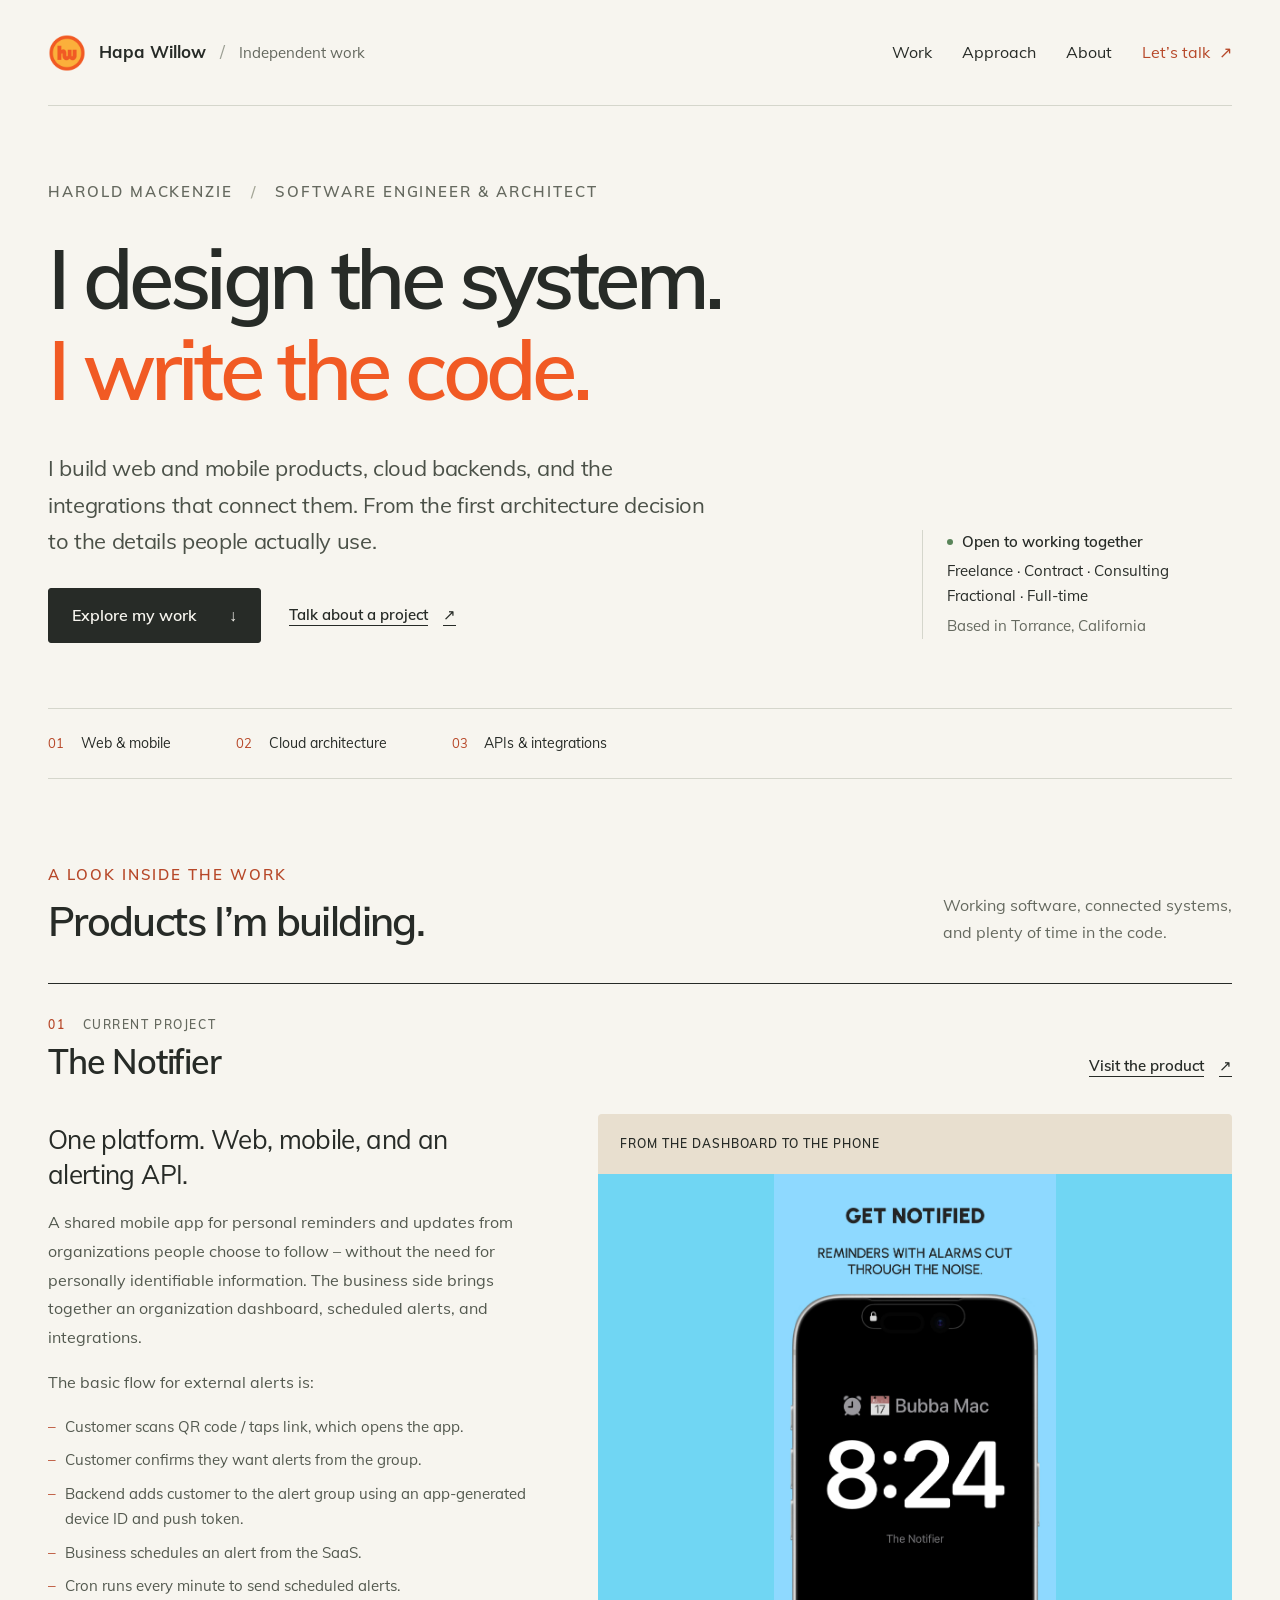
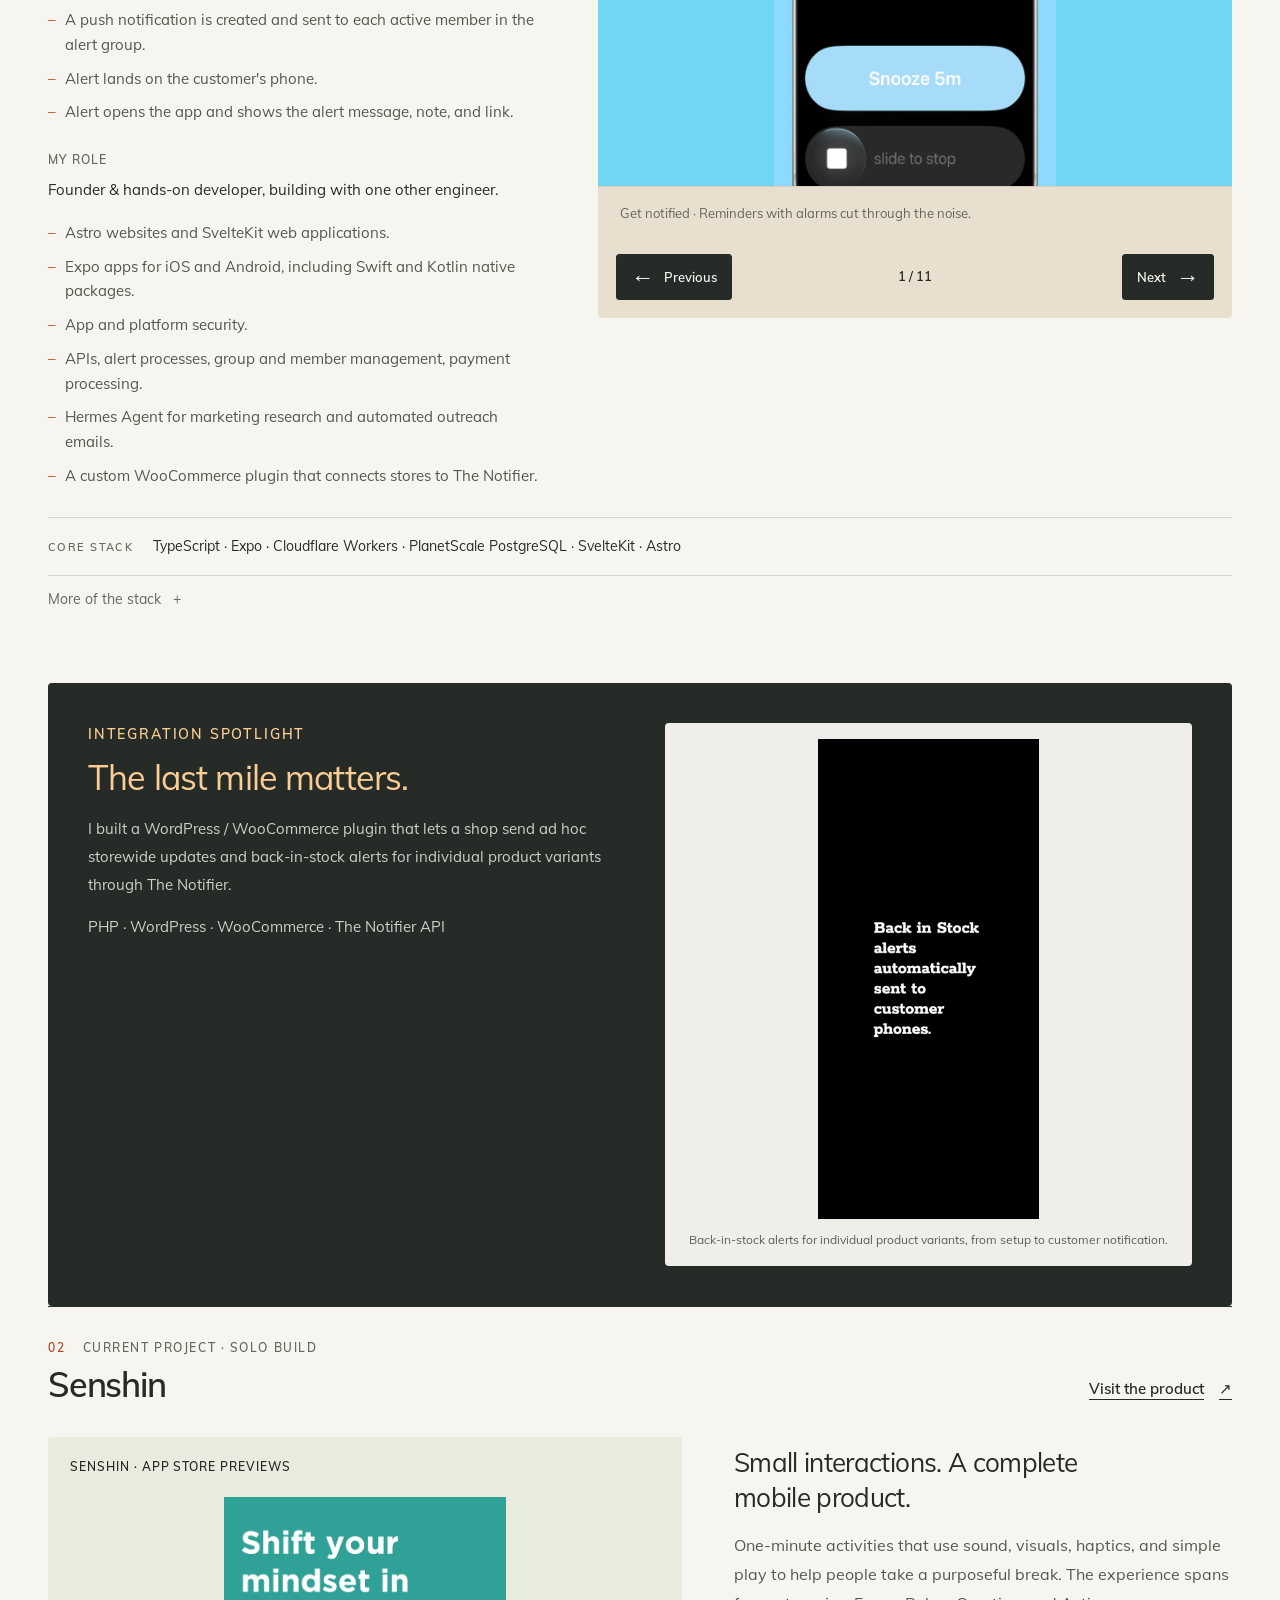
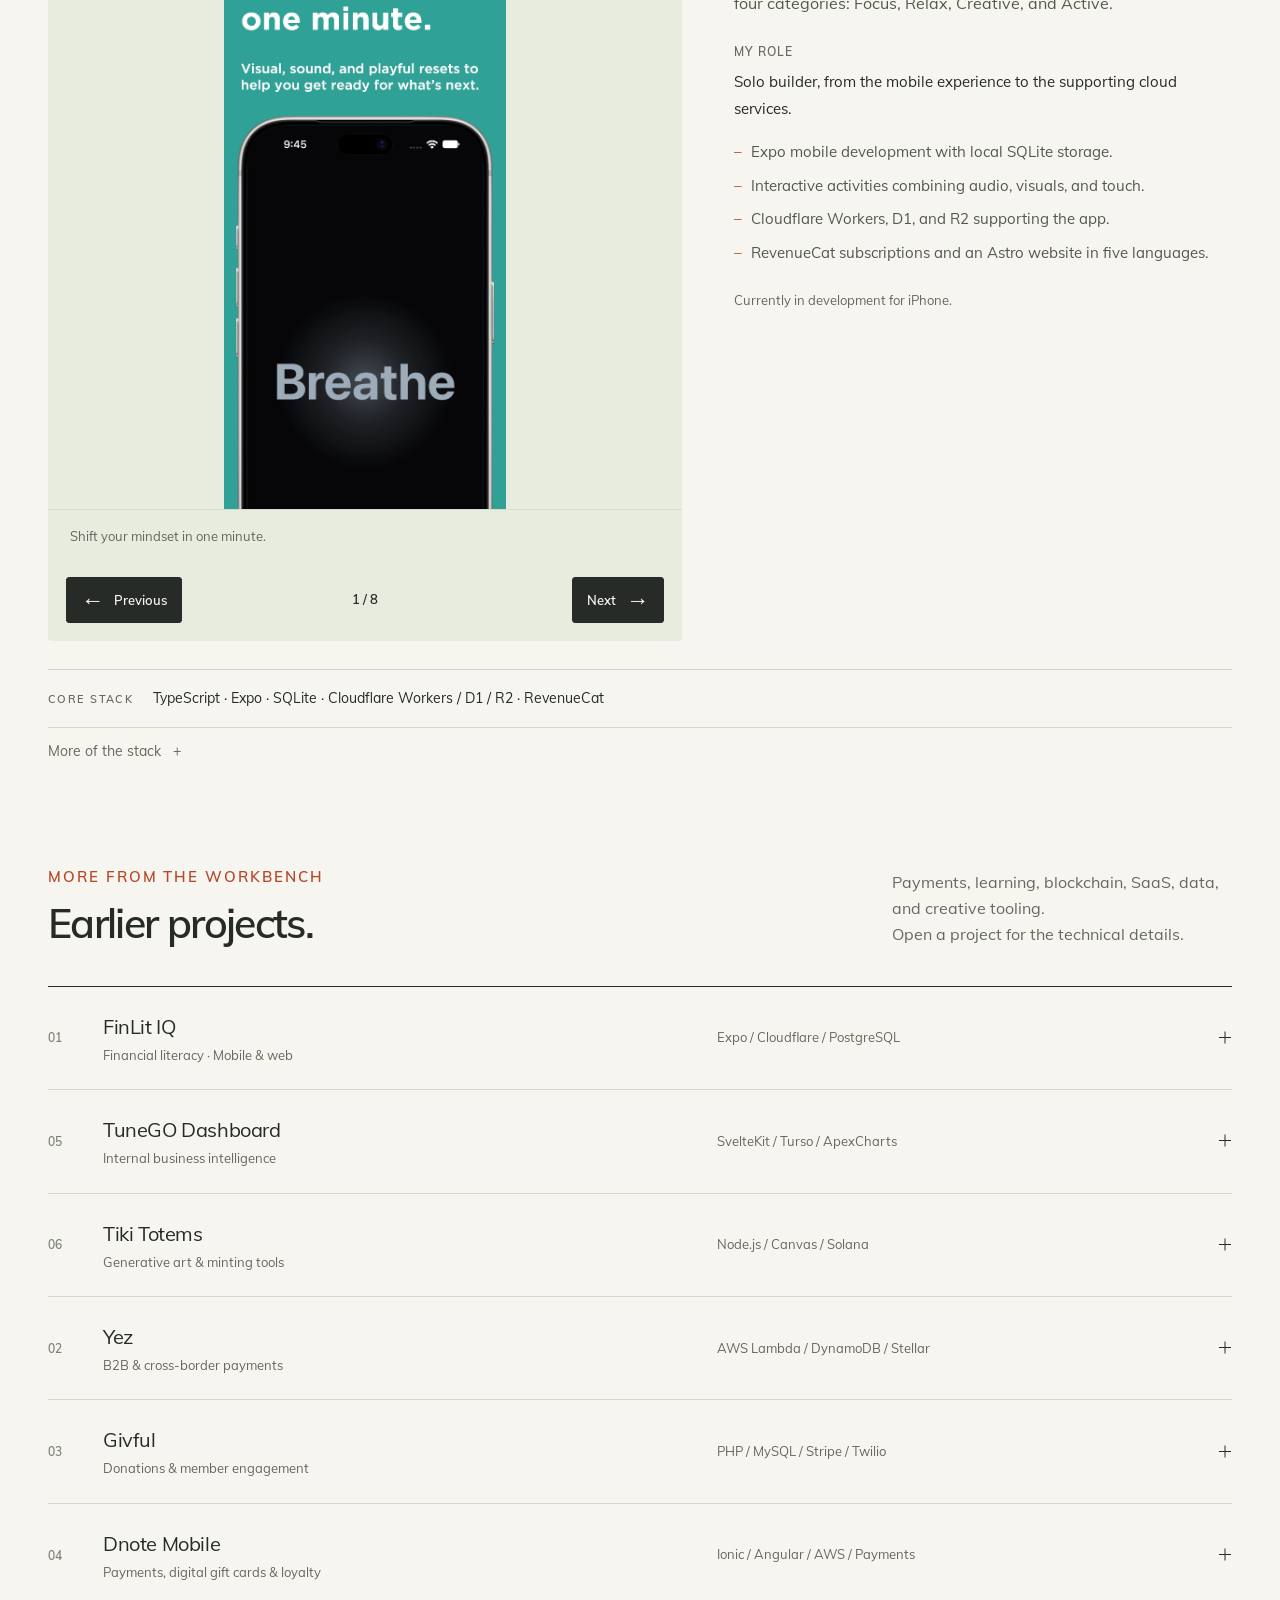
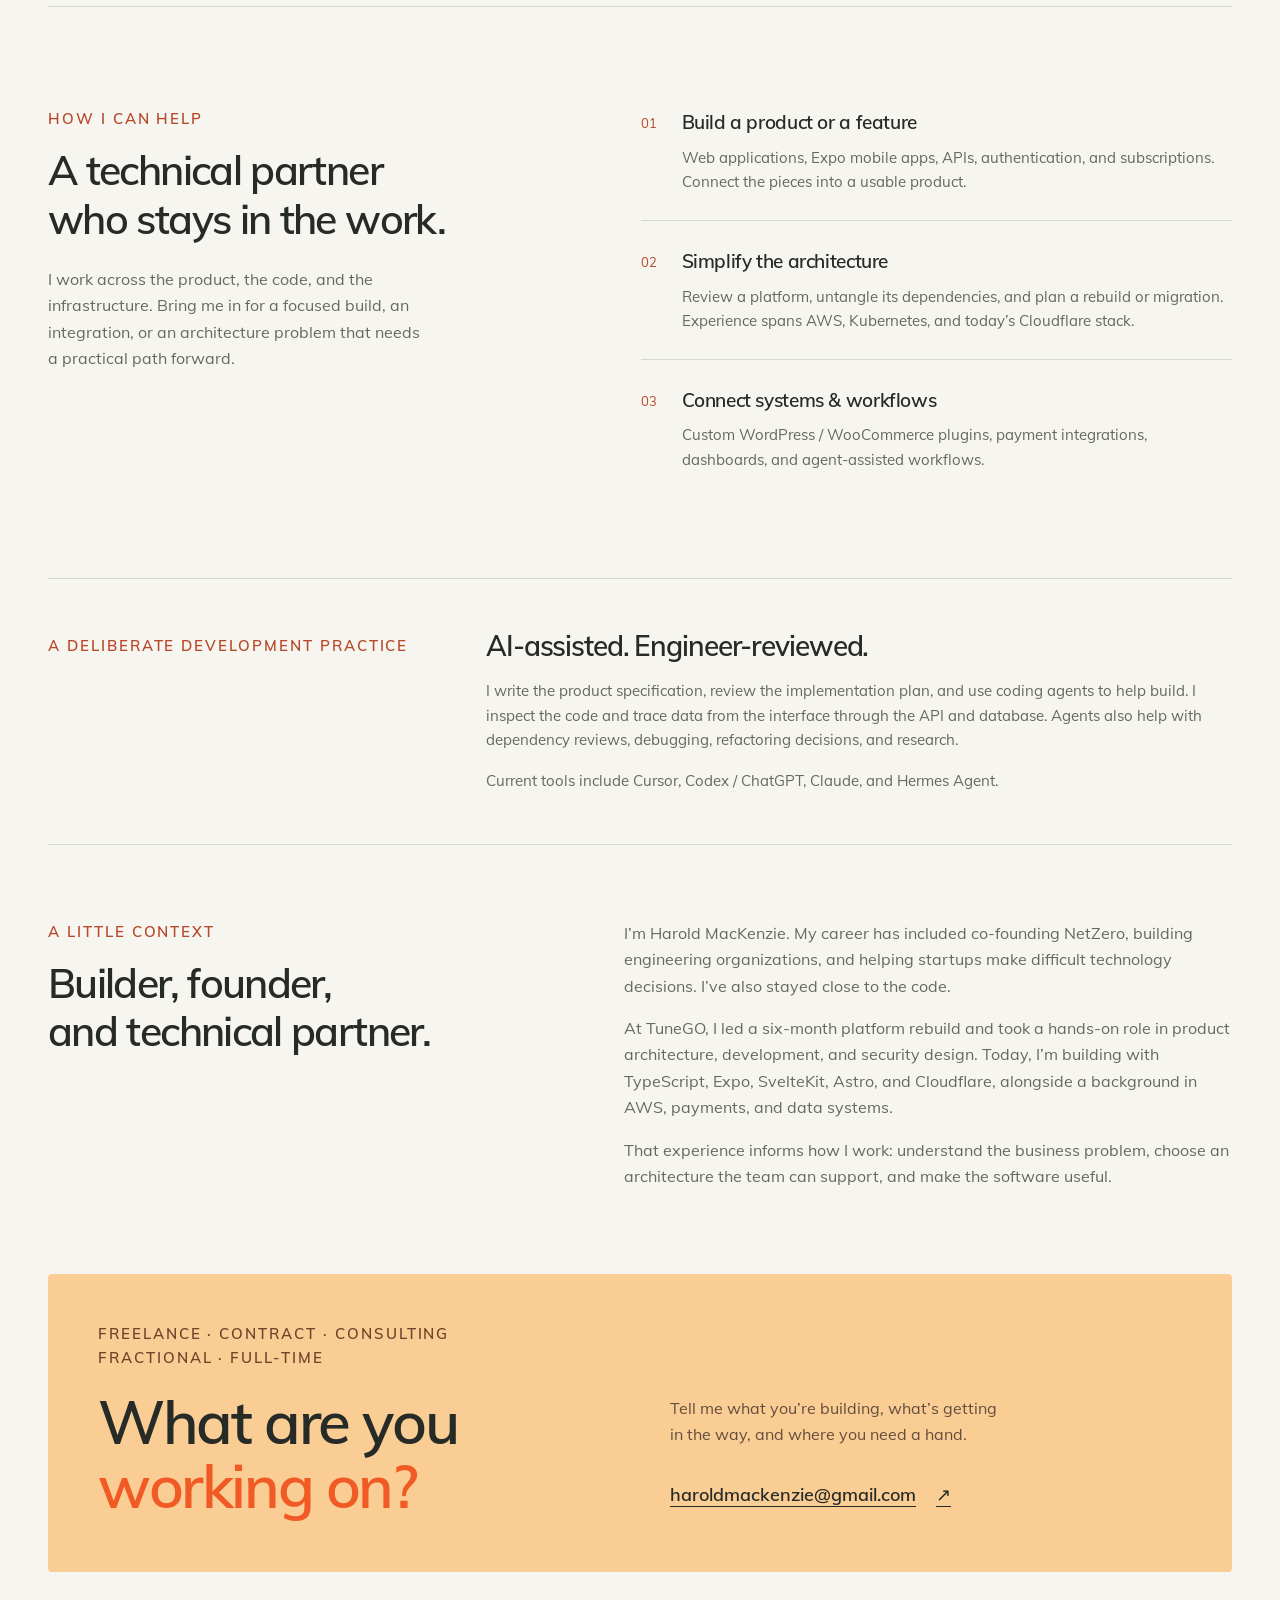
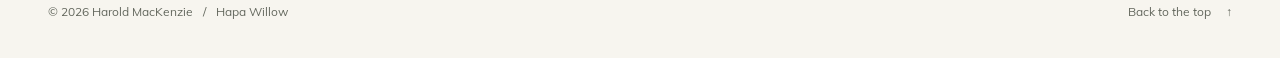
==== personal-portfolio/index.html @ 2582784c "add portfolio page" ====
<!doctype html>
<html lang="en">
<head>
  <meta charset="utf-8">
  <meta name="viewport" content="width=device-width, initial-scale=1">
  <title>Harold MacKenzie – Hands-on Engineering &amp; Architecture</title>
  <meta name="description" content="Harold MacKenzie builds web and mobile products, cloud backends, and custom integrations. Available for fractional, freelance, contract, consulting, and full-time work.">
  <link rel="canonical" href="https://hapawillow.com/personal-portfolio/">
  <meta property="og:type" content="website">
  <meta property="og:title" content="Harold MacKenzie – I design the system. I write the code.">
  <meta property="og:description" content="Selected web, mobile, cloud, and integration work. Freelance · Contract · Consulting.">
  <meta property="og:url" content="https://hapawillow.com/personal-portfolio/">
  <meta name="theme-color" content="#f7f5ef">
  <link rel="icon" href="../favicon.ico" sizes="any">
  <link rel="apple-touch-icon" href="../apple-touch-icon.png">
  <link rel="preload" href="./assets/fonts/muli-regular.ttf" as="font" type="font/ttf" crossorigin>
  <link rel="preload" href="./assets/fonts/muli-semibold.ttf" as="font" type="font/ttf" crossorigin>
  <link rel="stylesheet" href="./portfolio.css">
</head>
<body>
  <a class="skip-link" href="#main">Skip to content</a>
  <div class="page-shell">
    <header class="site-header">
      <a class="brand" href="../" aria-label="Hapa Willow home">
        <img src="../images/hapa-willow.png" alt="" width="38" height="38">
        <span>Hapa Willow<span class="brand-divider" aria-hidden="true"> / </span><span class="brand-note">Independent work</span></span>
      </a>
      <nav aria-label="Portfolio navigation">
        <a href="#work">Work</a>
        <a href="#how-i-work">Approach</a>
        <a href="#about">About</a>
        <a class="nav-contact" href="#contact">Let’s talk <span aria-hidden="true">↗</span></a>
      </nav>
    </header>

    <main id="main">
      <section class="hero" aria-labelledby="hero-heading">
        <div class="eyebrow">Harold MacKenzie <span aria-hidden="true">/</span> Software engineer &amp; architect</div>
        <h1 id="hero-heading">I design the system.<br><em>I write the code.</em></h1>
        <div class="hero-bottom">
          <div>
            <p class="hero-intro">I build web and mobile products, cloud backends, and the integrations that connect them. From the first architecture decision to the details people actually use.</p>
            <div class="hero-actions">
              <a class="button" href="#work">Explore my work <span aria-hidden="true">↓</span></a>
              <a class="text-link" href="mailto:haroldmackenzie@gmail.com?subject=Let%E2%80%99s%20talk%20about%20a%20project">Talk about a project <span aria-hidden="true">↗</span></a>
            </div>
          </div>
          <aside class="availability" aria-label="Engagement types">
            <p class="availability-title"><span class="status-dot" aria-hidden="true"></span> Open to working together</p>
            <p>Freelance · Contract · Consulting<br />Fractional · Full-time</p>
            <p class="muted">Based in Torrance, California</p>
          </aside>
        </div>
        <div class="hero-index" aria-label="Areas of work">
          <span><span class="index-number">01</span> Web &amp; mobile</span>
          <span><span class="index-number">02</span> Cloud architecture</span>
          <span><span class="index-number">03</span> APIs &amp; integrations</span>
        </div>
      </section>

      <section id="work" class="work-section" aria-labelledby="work-heading">
        <div class="section-heading">
          <div><p class="eyebrow">A look inside the work</p><h2 id="work-heading">Products I’m building.</h2></div>
          <p>Working software, connected systems,<br class="desktop-break"> and plenty of time in the code.</p>
        </div>

        <!-- Authoring notes and requested additions: docs/personal-portfolio-content.md -->
        <article id="the-notifier" class="project project-notifier" aria-labelledby="notifier-heading">
          <div class="project-heading">
            <div><p class="project-meta"><span class="project-number">01</span> Current project</p><h3 id="notifier-heading">The Notifier</h3></div>
            <a class="text-link" href="https://thenotifier.app/" target="_blank" rel="noopener noreferrer">Visit the product <span aria-hidden="true">↗</span><span class="sr-only"> (opens in a new tab)</span></a>
          </div>
          <div class="project-grid">
            <div class="project-copy">
              <p class="project-lede">One platform. Web, mobile, and an alerting API.</p>
              <p>A shared mobile app for personal reminders and updates from organizations people choose to follow – without the need for personally identifiable information. The business side brings together an organization dashboard, scheduled alerts, and integrations.</p>

							<p>The basic flow for external alerts is:</p>
							<ol class="work-list">
								<li>Customer scans QR code / taps link, which opens the app.</li>
								<li>Customer confirms they want alerts from the group.</li>
								<li>Backend adds customer to the alert group using an app-generated device ID and push token.</li>
								<li>Business schedules an alert from the SaaS.</li>
								<li>Cron runs every minute to send scheduled alerts.</li>
								<li>A push notification is created and sent to each active member in the alert group.</li>
								<li>Alert lands on the customer's phone.</li>
								<li>Alert opens the app and shows the alert message, note, and link.</li>
							</ol>

              <p class="role"><span>My role</span> Founder &amp; hands-on developer, building with one other engineer.</p>
              <ul class="work-list">
                <li>Astro websites and SvelteKit web applications.</li>
                <li>Expo apps for iOS and Android, including Swift and Kotlin native packages.</li>
								<li>App and platform security.</li>
                <li>APIs, alert processes, group and member management, payment processing.</li>
								<li>Hermes Agent for marketing research and automated outreach emails.</li>
                <li>A custom WooCommerce plugin that connects stores to The Notifier.</li>
              </ul>
            </div>
            <div class="product-visual notifier-visual notifier-carousel" role="region" aria-roledescription="carousel" aria-label="The Notifier product screenshots" data-carousel>
              <div class="carousel-heading">From the dashboard to the phone</div>
              <div class="notifier-slides" id="notifier-slides" tabindex="0" aria-label="Product images. Use left and right arrow keys to browse.">
                <figure class="notifier-slide" role="group" aria-roledescription="slide" aria-label="1 of 11"><a href="./assets/notifier-appstore-001.webp" target="_blank" rel="noopener noreferrer" aria-label="View The Notifier App Store screenshot 1 full size (opens in a new tab)"><img src="./assets/notifier-appstore-001.webp" alt="The Notifier App Store image introducing alarm reminders with the headline Get Notified." width="1242" height="2688" fetchpriority="high"></a><figcaption>Get notified · Reminders with alarms cut through the noise.</figcaption></figure>
                <figure class="notifier-slide" role="group" aria-roledescription="slide" aria-label="2 of 11"><a href="./assets/notifier-appstore-002.webp" target="_blank" rel="noopener noreferrer" aria-label="View The Notifier App Store screenshot 2 full size (opens in a new tab)"><img src="./assets/notifier-appstore-002.webp" alt="The Notifier upcoming and past reminders list on an iPhone." width="1242" height="2688" loading="lazy"></a><figcaption>Your reminders · See upcoming reminders and those in the past.</figcaption></figure>
                <figure class="notifier-slide" role="group" aria-roledescription="slide" aria-label="3 of 11"><a href="./assets/notifier-appstore-003.webp" target="_blank" rel="noopener noreferrer" aria-label="View The Notifier App Store screenshot 3 full size (opens in a new tab)"><img src="./assets/notifier-appstore-003.webp" alt="The Notifier reminder creation form on an angled iPhone." width="1242" height="2688" loading="lazy"></a><figcaption>Easy to use · Quickly create reminders for things you can’t afford to miss.</figcaption></figure>
                <figure class="notifier-slide" role="group" aria-roledescription="slide" aria-label="4 of 11"><a href="./assets/notifier-appstore-004.webp" target="_blank" rel="noopener noreferrer" aria-label="View The Notifier App Store screenshot 4 full size (opens in a new tab)"><img src="./assets/notifier-appstore-004.webp" alt="The Notifier missed alert notice explaining how to catch up on alerts." width="1242" height="2688" loading="lazy"></a><figcaption>Nothing missed · See alerts you might have missed.</figcaption></figure>
                <figure class="notifier-slide" role="group" aria-roledescription="slide" aria-label="5 of 11"><a href="./assets/notifier-appstore-005.webp" target="_blank" rel="noopener noreferrer" aria-label="View The Notifier App Store screenshot 5 full size (opens in a new tab)"><img src="./assets/notifier-appstore-005.webp" alt="A reminder in The Notifier containing notes and a link." width="1242" height="2688" loading="lazy"></a><figcaption>Notes and links · Add notes and meeting links, maps, or webpages.</figcaption></figure>
                <figure class="notifier-slide" role="group" aria-roledescription="slide" aria-label="6 of 11"><a href="./assets/notifier-appstore-006.webp" target="_blank" rel="noopener noreferrer" aria-label="View The Notifier App Store screenshot 6 full size (opens in a new tab)"><img src="./assets/notifier-appstore-006.webp" alt="A calendar update notice in The Notifier showing a changed lunch meeting." width="1242" height="2688" loading="lazy"></a><figcaption>Calendar sync · One-tap reminders from your calendar stay in sync.</figcaption></figure>
                <figure class="notifier-slide" role="group" aria-roledescription="slide" aria-label="7 of 11"><a href="./assets/notifier-appstore-007.webp" target="_blank" rel="noopener noreferrer" aria-label="View The Notifier App Store screenshot 7 full size (opens in a new tab)"><img src="./assets/notifier-appstore-007.webp" alt="The Notifier dashboard bringing personal and group alerts together in one alert hub." width="1242" height="2688" loading="lazy"></a><figcaption>Your alert hub · One place for personal and external alerts.</figcaption></figure>
                <figure class="notifier-slide" role="group" aria-roledescription="slide" aria-label="8 of 11"><a href="./assets/notifier-appstore-008.webp" target="_blank" rel="noopener noreferrer" aria-label="View The Notifier App Store screenshot 8 full size (opens in a new tab)"><img src="./assets/notifier-appstore-008.webp" alt="The Notifier group alert controls with options to pause alerts or leave a group." width="1242" height="2688" loading="lazy"></a><figcaption>You control · Pause alerts or leave a group.</figcaption></figure>
                <figure class="notifier-slide" role="group" aria-roledescription="slide" aria-label="9 of 11"><a href="./assets/notifier-desktop-04.webp" target="_blank" rel="noopener noreferrer" aria-label="View The Notifier desktop alert composer screenshot full size (opens in a new tab)"><img src="./assets/notifier-desktop-04.webp" alt="The Notifier desktop dashboard composing an alert for the Builders Expo Exhibitors group." width="800" height="800" loading="lazy"></a><figcaption>Desktop dashboard · Create and schedule a group alert.</figcaption></figure>
                <figure class="notifier-slide" role="group" aria-roledescription="slide" aria-label="10 of 11"><a href="./assets/notifier-desktop-05.webp" target="_blank" rel="noopener noreferrer" aria-label="View The Notifier desktop lock screen screenshot full size (opens in a new tab)"><img src="./assets/notifier-desktop-05.webp" alt="An iPhone lock screen showing The Notifier group alerts and an alert in the Notification Center." width="800" height="800" loading="lazy"></a><figcaption>Delivered to the lock screen and Notification Center.</figcaption></figure>
                <figure class="notifier-slide" role="group" aria-roledescription="slide" aria-label="11 of 11"><a href="./assets/notifier-desktop-06.webp" target="_blank" rel="noopener noreferrer" aria-label="View The Notifier expanded alert screenshot full size (opens in a new tab)"><img src="./assets/notifier-desktop-06.webp" alt="The Notifier app displaying the full details of a Builders Expo group alert." width="800" height="800" loading="lazy"></a><figcaption>Open a notification to read the complete alert.</figcaption></figure>
              </div>
              <div class="carousel-controls">
                <button class="carousel-arrow" type="button" data-carousel-prev aria-label="Previous image" aria-controls="notifier-slides"><span aria-hidden="true">←</span> Previous</button>
                <span class="carousel-position" aria-live="polite" aria-atomic="true">1 / 11</span>
                <button class="carousel-arrow" type="button" data-carousel-next aria-label="Next image" aria-controls="notifier-slides">Next <span aria-hidden="true">→</span></button>
              </div>
            </div>
          </div>
          <div class="project-stack"><span class="stack-label">Core stack</span><p>TypeScript · Expo · Cloudflare Workers · PlanetScale PostgreSQL · SvelteKit · Astro</p></div>
          <details class="technical-details">
            <summary>More of the stack</summary>
            <div class="details-content stack-columns">
              <p><strong>Runtime &amp; data</strong> Workers, Containers, KV, D1, R2 / S3, PostgreSQL, SQLite, Hono, Drizzle ORM, Apple App Attest / Google Play Integrity, HMAC-SHA-256, Keychain / Keystore, signed requests.</p>
              <p><strong>Product &amp; integrations</strong> WorkOS, Resend, Stripe, Expo Push Notification Service, Tailwind, WordPress / WooCommerce, PHP.</p>
              <p><strong>Workflow tooling</strong> n8n, Firecrawl, Hermes Agent, Linear.</p>
            </div>
          </details>
        </article>

        <article id="woocommerce" class="integration" aria-labelledby="integration-heading">
          <div class="integration-copy">
            <p class="eyebrow">Integration spotlight</p>
            <h3 id="integration-heading">The last mile matters.</h3>
            <p>I built a WordPress / WooCommerce plugin that lets a shop send ad hoc storewide updates and back-in-stock alerts for individual product variants through The Notifier.</p>
            <p class="integration-stack">PHP · WordPress · WooCommerce · The Notifier API</p>
          </div>
          <figure class="integration-demo">
            <img src="./assets/woocommerce-back-in-stock.gif" alt="WooCommerce back-in-stock alert setup and the resulting customer notification on a phone." width="332" height="719" loading="lazy">
            <figcaption>Back-in-stock alerts for individual product variants, from setup to customer notification.</figcaption>
          </figure>
        </article>

        <article id="senshin" class="project project-senshin" aria-labelledby="senshin-heading">
          <div class="project-heading">
            <div><p class="project-meta"><span class="project-number">02</span> Current project · Solo build</p><h3 id="senshin-heading">Senshin</h3></div>
            <a class="text-link" href="https://senshin.app/" target="_blank" rel="noopener noreferrer">Visit the product <span aria-hidden="true">↗</span><span class="sr-only"> (opens in a new tab)</span></a>
          </div>
          <div class="project-grid senshin-grid">
            <div class="product-visual senshin-visual senshin-carousel" role="region" aria-roledescription="carousel" aria-label="Senshin App Store screenshots" data-carousel>
              <div class="carousel-heading">Senshin · App Store previews</div>
              <div class="notifier-slides" id="senshin-slides" tabindex="0" aria-label="Senshin screenshots. Use left and right arrow keys to browse.">
                <figure class="notifier-slide" role="group" aria-roledescription="slide" aria-label="1 of 8"><a href="./assets/senshin-appstore-001.webp" target="_blank" rel="noopener noreferrer" aria-label="View Senshin screenshot 1 full size (opens in a new tab)"><img src="./assets/senshin-appstore-001.webp" alt="Senshin App Store preview: shift your mindset in one minute with the Breathe activity." width="1206" height="2622" fetchpriority="high"></a><figcaption>Shift your mindset in one minute.</figcaption></figure>
                <figure class="notifier-slide" role="group" aria-roledescription="slide" aria-label="2 of 8"><a href="./assets/senshin-appstore-002.webp" target="_blank" rel="noopener noreferrer" aria-label="View Senshin screenshot 2 full size (opens in a new tab)"><img src="./assets/senshin-appstore-002.webp" alt="Senshin Mindsets screen with Focus, Relax, Creative, and Active options." width="1206" height="2622" loading="lazy"></a><figcaption>Choose the mindset you want to be in.</figcaption></figure>
                <figure class="notifier-slide" role="group" aria-roledescription="slide" aria-label="3 of 8"><a href="./assets/senshin-appstore-003.webp" target="_blank" rel="noopener noreferrer" aria-label="View Senshin screenshot 3 full size (opens in a new tab)"><img src="./assets/senshin-appstore-003.webp" alt="Senshin Enigma visual activity, an optical pattern with three colored rings." width="1206" height="2622" loading="lazy"></a><figcaption>Trigger your creative mind with visual mind tricks.</figcaption></figure>
                <figure class="notifier-slide" role="group" aria-roledescription="slide" aria-label="4 of 8"><a href="./assets/senshin-appstore-004.webp" target="_blank" rel="noopener noreferrer" aria-label="View Senshin screenshot 4 full size (opens in a new tab)"><img src="./assets/senshin-appstore-004.webp" alt="Senshin playful one-minute activity with animated emoji on a phone." width="1206" height="2622" loading="lazy"></a><figcaption>Energize for your next moment.</figcaption></figure>
                <figure class="notifier-slide" role="group" aria-roledescription="slide" aria-label="5 of 8"><a href="./assets/senshin-appstore-005.webp" target="_blank" rel="noopener noreferrer" aria-label="View Senshin screenshot 5 full size (opens in a new tab)"><img src="./assets/senshin-appstore-005.webp" alt="Senshin Focus activity with a geometric pattern and sound and animation controls." width="1206" height="2622" loading="lazy"></a><figcaption>Get into focus mode.</figcaption></figure>
                <figure class="notifier-slide" role="group" aria-roledescription="slide" aria-label="6 of 8"><a href="./assets/senshin-appstore-006.webp" target="_blank" rel="noopener noreferrer" aria-label="View Senshin screenshot 6 full size (opens in a new tab)"><img src="./assets/senshin-appstore-006.webp" alt="Senshin wind-down activity with gentle snowfall on a phone." width="1206" height="2622" loading="lazy"></a><figcaption>Get ready to wind down.</figcaption></figure>
                <figure class="notifier-slide" role="group" aria-roledescription="slide" aria-label="7 of 8"><a href="./assets/senshin-appstore-007.webp" target="_blank" rel="noopener noreferrer" aria-label="View Senshin screenshot 7 full size (opens in a new tab)"><img src="./assets/senshin-appstore-007.webp" alt="Senshin Creative activity with fireworks and playful visual effects." width="1206" height="2622" loading="lazy"></a><figcaption>Spark your motivation to get started.</figcaption></figure>
                <figure class="notifier-slide" role="group" aria-roledescription="slide" aria-label="8 of 8"><a href="./assets/senshin-appstore-008.webp" target="_blank" rel="noopener noreferrer" aria-label="View Senshin screenshot 8 full size (opens in a new tab)"><img src="./assets/senshin-appstore-008.webp" alt="Senshin Dashboard tracking Focus, Relax, Creative, and Active activity over time." width="1206" height="2622" loading="lazy"></a><figcaption>Track your mindsets and mind shifts.</figcaption></figure>
              </div>
              <div class="carousel-controls">
                <button class="carousel-arrow" type="button" data-carousel-prev aria-label="Previous image" aria-controls="senshin-slides"><span aria-hidden="true">←</span> Previous</button>
                <span class="carousel-position" aria-live="polite" aria-atomic="true">1 / 8</span>
                <button class="carousel-arrow" type="button" data-carousel-next aria-label="Next image" aria-controls="senshin-slides">Next <span aria-hidden="true">→</span></button>
              </div>
            </div>
            <div class="project-copy">
              <p class="project-lede">Small interactions. A complete mobile product.</p>
              <p>One-minute activities that use sound, visuals, haptics, and simple play to help people take a purposeful break. The experience spans four categories: Focus, Relax, Creative, and Active.</p>
              <p class="role"><span>My role</span> Solo builder, from the mobile experience to the supporting cloud services.</p>
              <ul class="work-list">
                <li>Expo mobile development with local SQLite storage.</li>
                <li>Interactive activities combining audio, visuals, and touch.</li>
                <li>Cloudflare Workers, D1, and R2 supporting the app.</li>
                <li>RevenueCat subscriptions and an Astro website in five languages.</li>
              </ul>
              <p class="project-note">Currently in development for iPhone.</p>
            </div>
          </div>
          <div class="project-stack"><span class="stack-label">Core stack</span><p>TypeScript · Expo · SQLite · Cloudflare Workers / D1 / R2 · RevenueCat</p></div>
          <details class="technical-details">
            <summary>More of the stack</summary>
            <div class="details-content"><p>Hono · Drizzle ORM · Tailwind · Astro · Expo Push Notification Service · Linear. The Expo codebase targets iOS and Android; the current public product is focused on iPhone.</p></div>
          </details>
        </article>

      </section>

      <section id="earlier-work" class="archive-section" aria-labelledby="archive-heading">
        <div class="section-heading">
          <div><p class="eyebrow">More from the workbench</p><h2 id="archive-heading">Earlier projects.</h2></div>
          <p>Payments, learning, blockchain, SaaS, data, and creative tooling.<br class="desktop-break"> Open a project for the technical details.</p>
        </div>
        <div class="archive-list">
          <details id="finlit-iq" class="archive-item">
            <summary><span class="archive-number">01</span><span class="archive-title">FinLit IQ<span>Financial literacy · Mobile &amp; web</span></span><span class="archive-tools">Expo / Cloudflare / PostgreSQL</span><span class="expand-icon" aria-hidden="true"></span></summary>
            <div class="archive-content">
              <div><h3>Chatbot, Duolingo-style courses, Gamification.</h3><p>I co-founded a 10-person startup building a financial literacy product that combined short lessons, proactive guidance, and gamification. I designed and developed web and mobile experiences and an architecture using low-cost computing and AI agents for content workflows. I built all the backend processes for authentication, course management, gamification, stats and metrics.</p><p><strong>Technical work:</strong> Astro and SvelteKit web development, Expo mobile development, PostgreSQL on Neon, SQLite on Turso, Drizzle ORM, R2 storage, and custom OAuth authentication.</p><p class="archive-stack">Also: TypeScript · Tailwind · Hono · Resend</p></div>
              <div class="archive-carousel product-visual" role="region" aria-roledescription="carousel" aria-label="FinLit IQ mobile app screenshots and architecture diagram" data-carousel>
                <div class="carousel-heading">FinLit IQ · Product and architecture</div>
                <div class="notifier-slides" id="finlit-slides" tabindex="0" aria-label="Product images. Use left and right arrow keys to browse.">
                  <figure class="notifier-slide" role="group" aria-roledescription="slide" aria-label="1 of 6"><a href="./assets/finlit-screen-1.webp" target="_blank" rel="noopener noreferrer" aria-label="View FinLit IQ screenshot 1 full size (opens in a new tab)"><img src="./assets/finlit-screen-1.webp" alt="FinLit IQ mobile app screen 1." width="2436" height="5366" fetchpriority="high"></a><figcaption>FinLit IQ mobile app · Screen 1 of 5</figcaption></figure>
                  <figure class="notifier-slide" role="group" aria-roledescription="slide" aria-label="2 of 6"><a href="./assets/finlit-screen-2.webp" target="_blank" rel="noopener noreferrer" aria-label="View FinLit IQ screenshot 2 full size (opens in a new tab)"><img src="./assets/finlit-screen-2.webp" alt="FinLit IQ mobile app screen 2." width="2436" height="5366" loading="lazy"></a><figcaption>FinLit IQ mobile app · Screen 2 of 5</figcaption></figure>
                  <figure class="notifier-slide" role="group" aria-roledescription="slide" aria-label="3 of 6"><a href="./assets/finlit-screen-3.webp" target="_blank" rel="noopener noreferrer" aria-label="View FinLit IQ screenshot 3 full size (opens in a new tab)"><img src="./assets/finlit-screen-3.webp" alt="FinLit IQ mobile app screen 3." width="2436" height="5366" loading="lazy"></a><figcaption>FinLit IQ mobile app · Screen 3 of 5</figcaption></figure>
                  <figure class="notifier-slide" role="group" aria-roledescription="slide" aria-label="4 of 6"><a href="./assets/finlit-screen-4.webp" target="_blank" rel="noopener noreferrer" aria-label="View FinLit IQ screenshot 4 full size (opens in a new tab)"><img src="./assets/finlit-screen-4.webp" alt="FinLit IQ mobile app screen 4." width="2436" height="5366" loading="lazy"></a><figcaption>FinLit IQ mobile app · Screen 4 of 5</figcaption></figure>
                  <figure class="notifier-slide" role="group" aria-roledescription="slide" aria-label="5 of 6"><a href="./assets/finlit-screen-5.webp" target="_blank" rel="noopener noreferrer" aria-label="View FinLit IQ screenshot 5 full size (opens in a new tab)"><img src="./assets/finlit-screen-5.webp" alt="FinLit IQ mobile app screen 5." width="2436" height="5366" loading="lazy"></a><figcaption>FinLit IQ mobile app · Screen 5 of 5</figcaption></figure>
                  <figure class="notifier-slide" role="group" aria-roledescription="slide" aria-label="6 of 6"><a href="./assets/finlit-architecture.webp" target="_blank" rel="noopener noreferrer" aria-label="View the FinLit IQ architecture diagram full size (opens in a new tab)"><img src="./assets/finlit-architecture.webp" alt="FinLit IQ architecture diagram connecting course management, users, gamification, reporting, and lead generation to a mobile app." width="2200" height="1968" loading="lazy"></a><figcaption>Architecture planning diagram · View full size</figcaption></figure>
                </div>
                <div class="carousel-controls">
                  <button class="carousel-arrow" type="button" data-carousel-prev aria-label="Previous image" aria-controls="finlit-slides"><span aria-hidden="true">←</span> Previous</button>
                  <span class="carousel-position" aria-live="polite" aria-atomic="true">1 / 6</span>
                  <button class="carousel-arrow" type="button" data-carousel-next aria-label="Next image" aria-controls="finlit-slides">Next <span aria-hidden="true">→</span></button>
                </div>
              </div>
            </div>
          </details>

          <details id="tunego-dashboard" class="archive-item">
            <summary><span class="archive-number">05</span><span class="archive-title">TuneGO Dashboard<span>Internal business intelligence</span></span><span class="archive-tools">SvelteKit / Turso / ApexCharts</span><span class="expand-icon" aria-hidden="true"></span></summary>
            <div class="archive-content"><div>
						<h3>Make business health easier to read.</h3>
						<p>Internal dashboards for business performance, revenue, and KPIs, refreshed every ten minutes. It was built to replace the existing AWS QuickSight dashboard and showcase low-cost / free tools to reduce company expenses.</p>
						<p>It cost $0/mo and ran on Vercel. The dashboards did not have direct access to the company’s production systems. A cron ran a Python script to extract and summarize data from the AWS RDS read-replica to the dashboard's Turso database. It used a simple authorization and access control system: OTP, restricted to company email addresses, and whitelists.</p>
						<p><strong>Technical focus:</strong> SvelteKit interfaces, ApexCharts visualizations, Drizzle data access, and passwordless sign-in with Lucia and Loops.</p><p class="archive-stack">TypeScript / Node.js · SvelteKit · Turso · Drizzle ORM · Lucia · Loops · ApexCharts</p></div>
              <div class="archive-carousel product-visual" role="region" aria-roledescription="carousel" aria-label="TuneGO Dashboard screenshots" data-carousel>
                <div class="carousel-heading">TuneGO Dashboard · Business intelligence</div>
                <div class="notifier-slides" id="tunego-slides" tabindex="0" aria-label="Dashboard images. Use left and right arrow keys to browse.">
                  <figure class="notifier-slide" role="group" aria-roledescription="slide" aria-label="1 of 2"><a href="./assets/tunego-dashboard-revenue.webp" target="_blank" rel="noopener noreferrer" aria-label="View TuneGO revenue dashboard screenshot full size (opens in a new tab)"><img src="./assets/tunego-dashboard-revenue.webp" alt="TuneGO revenue dashboard with primary and secondary revenue totals and daily and quarterly charts." width="2976" height="1954" fetchpriority="high"></a><figcaption>Revenue overview with daily and quarterly trends.</figcaption></figure>
                  <figure class="notifier-slide" role="group" aria-roledescription="slide" aria-label="2 of 2"><a href="./assets/tunego-dashboard-activity.webp" target="_blank" rel="noopener noreferrer" aria-label="View TuneGO activity dashboard screenshot full size (opens in a new tab)"><img src="./assets/tunego-dashboard-activity.webp" alt="TuneGO activity dashboard tracking wallets, creators, transactions, and collectible drops with daily charts." width="1578" height="910" loading="lazy"></a><figcaption>Wallet, creator, transaction, and drop activity.</figcaption></figure>
                </div>
                <div class="carousel-controls">
                  <button class="carousel-arrow" type="button" data-carousel-prev aria-label="Previous image" aria-controls="tunego-slides"><span aria-hidden="true">←</span> Previous</button>
                  <span class="carousel-position" aria-live="polite" aria-atomic="true">1 / 2</span>
                  <button class="carousel-arrow" type="button" data-carousel-next aria-label="Next image" aria-controls="tunego-slides">Next <span aria-hidden="true">→</span></button>
                </div>
              </div>
            </div>
          </details>

          <details id="tiki-totems" class="archive-item">
            <summary><span class="archive-number">06</span><span class="archive-title">Tiki Totems<span>Generative art &amp; minting tools</span></span><span class="archive-tools">Node.js / Canvas / Solana</span><span class="expand-icon" aria-hidden="true"></span></summary>
            <div class="archive-content">
              <div><h3>From layered artwork to a collection.</h3><p>A generative art project with a Node.js tool for composing layered assets, controlling trait quantities, and producing a rarity table. The broader project used an Astro site, Cloudflare Workers, Metaplex Candy Machine on Solana, and Arweave to store NFTs on-chain.</p><p class="archive-stack">JavaScript / Node.js · Canvas API · Cloudflare Workers · Astro · Metaplex Candy Machine · Solana · Arweave</p></div>
              <div class="archive-carousel product-visual" role="region" aria-roledescription="carousel" aria-label="Tiki Totems wallet and website screenshots" data-carousel>
                <div class="carousel-heading">Tiki Totems · Collection and mint site</div>
                <div class="notifier-slides" id="tiki-slides" tabindex="0" aria-label="Project images. Use left and right arrow keys to browse.">
                  <figure class="notifier-slide" role="group" aria-roledescription="slide" aria-label="1 of 2"><a href="./assets/tiki-totem-wallet.webp" target="_blank" rel="noopener noreferrer" aria-label="View Tiki Totem wallet screenshot full size (opens in a new tab)"><img src="./assets/tiki-totem-wallet.webp" alt="Tiki Totem #23 shown in the Phantom wallet with its art and collectible traits." width="900" height="2526" fetchpriority="high"></a><figcaption>A minted Tiki Totem and its generated traits in Phantom.</figcaption></figure>
                  <figure class="notifier-slide" role="group" aria-roledescription="slide" aria-label="2 of 2"><a href="./assets/tiki-totems-site.webp" target="_blank" rel="noopener noreferrer" aria-label="View Tiki Totems website screenshot full size (opens in a new tab)"><img src="./assets/tiki-totems-site.webp" alt="Tiki Totems mint website with collection artwork, mint controls, and project details." width="1440" height="2241" loading="lazy"></a><figcaption>The collection website and mint experience.</figcaption></figure>
                </div>
                <div class="carousel-controls">
                  <button class="carousel-arrow" type="button" data-carousel-prev aria-label="Previous image" aria-controls="tiki-slides"><span aria-hidden="true">←</span> Previous</button>
                  <span class="carousel-position" aria-live="polite" aria-atomic="true">1 / 2</span>
                  <button class="carousel-arrow" type="button" data-carousel-next aria-label="Next image" aria-controls="tiki-slides">Next <span aria-hidden="true">→</span></button>
                </div>
              </div>
            </div>
          </details>

          <details id="yez" class="archive-item">
            <summary><span class="archive-number">02</span><span class="archive-title">Yez<span>B2B &amp; cross-border payments</span></span><span class="archive-tools">AWS Lambda / DynamoDB / Stellar</span><span class="expand-icon" aria-hidden="true"></span></summary>
            <div class="archive-content">
              <div><h3>Payment workflows across systems and borders.</h3><p>A B2B payments project for SMBs focused on cross-border transfers, digital invoicing, escrow, and a USD-based stablecoin. It included an investor portal where investors could register for the ICO and try a live demo. The technical stack combined AWS serverless services with the Stellar blockchain.</p><p class="archive-stack">TypeScript · AWS Lambda · DynamoDB · SES · Hugo · Airtable · Stellar</p></div>
              <div class="archive-carousel product-visual" role="region" aria-roledescription="carousel" aria-label="Yez payment architecture diagrams" data-carousel>
                <div class="carousel-heading">Yez · Payment and licensing flows</div>
                <div class="notifier-slides" id="yez-slides" tabindex="0" aria-label="Architecture diagrams. Use left and right arrow keys to browse.">
                  <figure class="notifier-slide" role="group" aria-roledescription="slide" aria-label="1 of 2"><a href="./assets/yez-payment-flow.webp" target="_blank" rel="noopener noreferrer" aria-label="View the Yez payment flow diagram full size (opens in a new tab)"><img src="./assets/yez-payment-flow.webp" alt="Yez payment flow diagram connecting two stores, the Yez Payments Network, Stellar blockchain, a coin converter, secure bank, and shipping information." width="2549" height="2374" fetchpriority="high"></a><figcaption>Store payment flow across the Yez network and Stellar.</figcaption></figure>
                  <figure class="notifier-slide" role="group" aria-roledescription="slide" aria-label="2 of 2"><a href="./assets/yez-tunego-jv.webp" target="_blank" rel="noopener noreferrer" aria-label="View the Yez and TuneGO joint venture diagram full size (opens in a new tab)"><img src="./assets/yez-tunego-jv.webp" alt="Yez and TuneGO joint venture diagram showing music licensing between musicians, record labels, movie producers, and TGO smart contracts." width="922" height="445" loading="lazy"></a><figcaption>Music licensing and payment relationships using Yez.</figcaption></figure>
                </div>
                <div class="carousel-controls">
                  <button class="carousel-arrow" type="button" data-carousel-prev aria-label="Previous image" aria-controls="yez-slides"><span aria-hidden="true">←</span> Previous</button>
                  <span class="carousel-position" aria-live="polite" aria-atomic="true">1 / 2</span>
                  <button class="carousel-arrow" type="button" data-carousel-next aria-label="Next image" aria-controls="yez-slides">Next <span aria-hidden="true">→</span></button>
                </div>
              </div>
            </div>
          </details>

          <details id="givful" class="archive-item">
            <summary><span class="archive-number">03</span><span class="archive-title">Givful<span>Donations &amp; member engagement</span></span><span class="archive-tools">PHP / MySQL / Stripe / Twilio</span><span class="expand-icon" aria-hidden="true"></span></summary>
            <div class="archive-content">
              <div><h3>A donation flow that keeps people involved.</h3><p>A nonprofit giving platform with branded donation pages, scheduled SMS reminders, PIN-approved donations, and reporting. The product connected member registration, payments, and recurring engagement.</p><p class="archive-stack">JavaScript · Foundation · PHP / Slim · Custom OAuth 2.0 · AWS EC2 / RDS MySQL / SES · Stripe · Twilio</p></div>
              <div class="archive-carousel product-visual" role="region" aria-roledescription="carousel" aria-label="Givful donation and reporting screenshots" data-carousel>
                <div class="carousel-heading">Givful · Giving and reporting</div>
                <div class="notifier-slides" id="givful-slides" tabindex="0" aria-label="Product images. Use left and right arrow keys to browse.">
                  <figure class="notifier-slide" role="group" aria-roledescription="slide" aria-label="1 of 3"><a href="./assets/givful-donation-form.webp" target="_blank" rel="noopener noreferrer" aria-label="View Givful donation form screenshot full size (opens in a new tab)"><img src="./assets/givful-donation-form.webp" alt="Givful mobile donation form with giving amounts for several church funds." width="931" height="1509" fetchpriority="high"></a><figcaption>A branded mobile donation form with multiple fund categories.</figcaption></figure>
                  <figure class="notifier-slide" role="group" aria-roledescription="slide" aria-label="2 of 3"><a href="./assets/givful-yearly-goal.webp" target="_blank" rel="noopener noreferrer" aria-label="View Givful yearly giving goal screenshot full size (opens in a new tab)"><img src="./assets/givful-yearly-goal.webp" alt="Givful yearly giving goal dashboard showing progress toward a fundraising target." width="931" height="1511" loading="lazy"></a><figcaption>Progress toward a yearly giving goal.</figcaption></figure>
                  <figure class="notifier-slide" role="group" aria-roledescription="slide" aria-label="3 of 3"><a href="./assets/givful-allocation.webp" target="_blank" rel="noopener noreferrer" aria-label="View Givful donation allocation chart screenshot full size (opens in a new tab)"><img src="./assets/givful-allocation.webp" alt="Givful chart showing how donations were allocated across church funds." width="931" height="1511" loading="lazy"></a><figcaption>Breakdown of donations allocated across funds.</figcaption></figure>
                </div>
                <div class="carousel-controls">
                  <button class="carousel-arrow" type="button" data-carousel-prev aria-label="Previous image" aria-controls="givful-slides"><span aria-hidden="true">←</span> Previous</button>
                  <span class="carousel-position" aria-live="polite" aria-atomic="true">1 / 3</span>
                  <button class="carousel-arrow" type="button" data-carousel-next aria-label="Next image" aria-controls="givful-slides">Next <span aria-hidden="true">→</span></button>
                </div>
              </div>
            </div>
          </details>

          <details id="dnote" class="archive-item">
            <summary><span class="archive-number">04</span><span class="archive-title">Dnote Mobile<span>Payments, digital gift cards &amp; loyalty</span></span><span class="archive-tools">Ionic / Angular / AWS / Payments</span><span class="expand-icon" aria-hidden="true"></span></summary>
            <div class="archive-content"><div><h3>Mobile payments for small businesses.</h3>

							<p>A payment and loyalty platform bringing mobile payments, digital gift cards, and PIN-approved transactions to small businesses, giving them the same functionality as the Starbucks mobile app. It combined customer payment flows, merchant tools and access controls, messaging, Stripe payments, ACH payouts, loyalty rewards and APIs for third-party developers.</p>

							<p class="role">Key components were:</p>
              <ul class="work-list">
                <li>A business-only mobile app to process transactions that worked both offline and online.</li>
                <li>No app for consumers to install.</li>
                <li>Web portal for consumers to manage their account, load funds, and review transaction history.</li>
                <li>Business portal to manage user seats, customers, payment transactions, and process payments.</li>
              </ul>

						<p class="archive-stack">JavaScript · Angular 2 · Ionic · Bootstrap / Foundation · PHP / Slim · OAuth 2.0 · AWS EC2 / RDS MySQL / SES · Stripe · Twilio</p></div>
              <div class="archive-carousel product-visual" role="region" aria-roledescription="carousel" aria-label="Dnote payment workflow and system screenshots" data-carousel>
                <div class="carousel-heading">Dnote · Payments and business tools</div>
                <div class="notifier-slides" id="dnote-slides" tabindex="0" aria-label="Dnote project images. Use left and right arrow keys to browse.">
                  <figure class="notifier-slide" role="group" aria-roledescription="slide" aria-label="1 of 5"><a href="./assets/dnote-system-overview.webp" target="_blank" rel="noopener noreferrer" aria-label="View Dnote system overview diagram full size (opens in a new tab)"><img src="./assets/dnote-system-overview.webp" alt="Dnote system overview diagram showing customer and business portals, Dnote services, payment processing, bank accounts, gift cards, SMS, and related flows." width="3843" height="3174" fetchpriority="high"></a><figcaption>Dnote system overview · Portals, payments, messaging, and banking.</figcaption></figure>
                  <figure class="notifier-slide" role="group" aria-roledescription="slide" aria-label="2 of 5"><a href="./assets/dnote-create-debit.webp" target="_blank" rel="noopener noreferrer" aria-label="View the create debit screen full size (opens in a new tab)"><img src="./assets/dnote-create-debit.webp" alt="Merchant interface for entering an amount and note to debit from a customer." width="800" height="800" loading="lazy"></a><figcaption>Charge the customer · Enter a debit amount and transaction note.</figcaption></figure>
                  <figure class="notifier-slide" role="group" aria-roledescription="slide" aria-label="3 of 5"><a href="./assets/dnote-approve-debit.webp" target="_blank" rel="noopener noreferrer" aria-label="View the approve debit screen full size (opens in a new tab)"><img src="./assets/dnote-approve-debit.webp" alt="Customer approval screen requesting a PIN to approve a debit, with an optional tip." width="800" height="800" loading="lazy"></a><figcaption>Customer approval · Confirm the charge with a PIN.</figcaption></figure>
                  <figure class="notifier-slide" role="group" aria-roledescription="slide" aria-label="4 of 5"><a href="./assets/dnote-business-transactions.webp" target="_blank" rel="noopener noreferrer" aria-label="View business transactions screenshot full size (opens in a new tab)"><img src="./assets/dnote-business-transactions.webp" alt="Dnote business activity page listing customer loads, debits, and tips." width="1080" height="1920" loading="lazy"></a><figcaption>Business transactions · Review customer loads, debits, and tips.</figcaption></figure>
                  <figure class="notifier-slide" role="group" aria-roledescription="slide" aria-label="5 of 5"><a href="./assets/dnote-account-setup.webp" target="_blank" rel="noopener noreferrer" aria-label="View Dnote business account setup screen full size (opens in a new tab)"><img src="./assets/dnote-account-setup.webp" alt="Dnote business setup screen for configuring a digital gift card, limits, tipping, and customer information." width="1080" height="1920" loading="lazy"></a><figcaption>Account setup · Configure gift card limits and customer options.</figcaption></figure>
                </div>
                <div class="carousel-controls">
                  <button class="carousel-arrow" type="button" data-carousel-prev aria-label="Previous image" aria-controls="dnote-slides"><span aria-hidden="true">←</span> Previous</button>
                  <span class="carousel-position" aria-live="polite" aria-atomic="true">1 / 5</span>
                  <button class="carousel-arrow" type="button" data-carousel-next aria-label="Next image" aria-controls="dnote-slides">Next <span aria-hidden="true">→</span></button>
                </div>
              </div>
            </div>
          </details>

        </div>
      </section>

      <section id="how-i-work" class="approach-section" aria-labelledby="approach-heading">
        <div class="approach-intro"><p class="eyebrow">How I can help</p><h2 id="approach-heading">A technical partner<br>who stays in the work.</h2><p>I work across the product, the code, and the infrastructure. Bring me in for a focused build, an integration, or an architecture problem that needs a practical path forward.</p></div>
        <div class="offer-list">
          <div class="offer"><span class="index-number">01</span><div><h3>Build a product or a feature</h3><p>Web applications, Expo mobile apps, APIs, authentication, and subscriptions. Connect the pieces into a usable product.</p></div></div>
          <div class="offer"><span class="index-number">02</span><div><h3>Simplify the architecture</h3><p>Review a platform, untangle its dependencies, and plan a rebuild or migration. Experience spans AWS, Kubernetes, and today’s Cloudflare stack.</p></div></div>
          <div class="offer"><span class="index-number">03</span><div><h3>Connect systems &amp; workflows</h3><p>Custom WordPress / WooCommerce plugins, payment integrations, dashboards, and agent-assisted workflows.</p></div></div>
        </div>
      </section>

      <section class="practice-section" aria-labelledby="practice-heading">
        <p class="eyebrow">A deliberate development practice</p>
        <div><h2 id="practice-heading">AI-assisted. Engineer-reviewed.</h2><p>I write the product specification, review the implementation plan, and use coding agents to help build. I inspect the code and trace data from the interface through the API and database. Agents also help with dependency reviews, debugging, refactoring decisions, and research.</p><p class="practice-tools">Current tools include Cursor, Codex / ChatGPT, Claude, and Hermes Agent.</p></div>
      </section>

      <section id="about" class="about-section" aria-labelledby="about-heading">
        <div><p class="eyebrow">A little context</p><h2 id="about-heading">Builder, founder,<br>and technical partner.</h2></div>
        <div><p>I’m Harold MacKenzie. My career has included co-founding NetZero, building engineering organizations, and helping startups make difficult technology decisions. I’ve also stayed close to the code.</p><p>At TuneGO, I led a six-month platform rebuild and took a hands-on role in product architecture, development, and security design. Today, I’m building with TypeScript, Expo, SvelteKit, Astro, and Cloudflare, alongside a background in AWS, payments, and data systems.</p><p>That experience informs how I work: understand the business problem, choose an architecture the team can support, and make the software useful.</p></div>
      </section>

      <section id="contact" class="contact-section" aria-labelledby="contact-heading">
        <p class="eyebrow">Freelance · Contract · Consulting<br />Fractional · Full-time</p>
        <div class="contact-grid"><h2 id="contact-heading">What are you<br><em>working on?</em></h2><div><p>Tell me what you’re building, what’s getting in the way, and where you need a hand.</p><a class="contact-email" href="mailto:haroldmackenzie@gmail.com?subject=Let%E2%80%99s%20talk%20about%20a%20project">haroldmackenzie@gmail.com <span aria-hidden="true">↗</span></a></div></div>
      </section>
    </main>

    <footer class="site-footer"><p>© 2026 Harold MacKenzie <span aria-hidden="true">/</span> Hapa Willow</p><a href="#main">Back to the top <span aria-hidden="true">↑</span></a></footer>
  </div>
  <script src="./portfolio.js" defer></script>
</body>
</html>
---- personal-portfolio/portfolio.css ----
@font-face { font-family: "Muli"; font-style: normal; font-weight: 400; font-display: swap; src: url("./assets/fonts/muli-regular.ttf") format("truetype"); }
@font-face { font-family: "Muli"; font-style: normal; font-weight: 600; font-display: swap; src: url("./assets/fonts/muli-semibold.ttf") format("truetype"); }
@font-face { font-family: "Muli"; font-style: normal; font-weight: 700; font-display: swap; src: url("./assets/fonts/muli-bold.ttf") format("truetype"); }
@font-face { font-family: "Muli"; font-style: normal; font-weight: 800; font-display: swap; src: url("./assets/fonts/muli-extrabold.ttf") format("truetype"); }
/* Standalone styles: the homepage intentionally does not import this file. */
:root {
  color-scheme: light;
  --paper: #f7f5ef;
  --ink: #272b27;
  --muted: #65695f;
  --orange: #b74829;
  --line: #d5d6cc;
  --sage: #e7ecdf;
  --sans: "Muli", sans-serif;
  --brand-orange: #f15a24;
  --brand-peach: #f9cd93;
}
* { box-sizing: border-box; }
html { scroll-behavior: smooth; scroll-padding-top: 30px; }
body { margin: 0; background: var(--paper); color: var(--ink); font-family: var(--sans); font-size: 18px; line-height: 1.65; -webkit-font-smoothing: antialiased; }
::selection { background: var(--brand-peach); color: var(--ink); }
a { color: inherit; text-underline-offset: 5px; }
a:hover { color: var(--orange); }
a:focus-visible, summary:focus-visible { outline: 3px solid var(--orange); outline-offset: 6px; border-radius: 2px; }
img { display: block; max-width: 100%; height: auto; }
p, h1, h2, h3, figure { margin: 0; }
p + p { margin-top: 16px; }
em { font-family: inherit; font-style: normal; font-weight: inherit; }
button, a, summary { -webkit-tap-highlight-color: transparent; }
.page-shell { width: min(1240px, calc(100% - 96px)); margin-inline: auto; }
.sr-only { position: absolute; width: 1px; height: 1px; overflow: hidden; clip-path: inset(50%); white-space: nowrap; }
.skip-link { position: fixed; top: -100px; left: 20px; padding: 12px 20px; background: var(--ink); color: white; z-index: 10; }
.skip-link:focus { top: 16px; }
.site-header { min-height: 106px; border-bottom: 1px solid var(--line); display: flex; align-items: center; justify-content: space-between; gap: 24px; }
.brand { display: flex; align-items: center; gap: 13px; font-size: 17px; font-weight: 650; text-decoration: none; }
.brand img { border-radius: 50%; width: 38px; height: 38px; }
.brand-divider { color: #9c9f94; margin-inline: 10px; font-weight: 400; }
.brand-note { color: var(--muted); font-size: 15px; font-weight: 400; }
.site-header nav { display: flex; align-items: center; gap: 30px; font-size: 16px; }
.site-header nav a { display: inline-flex; align-items: center; min-height: 44px; text-decoration: none; }
.site-header nav a:hover { text-decoration: underline; }
.site-header nav .nav-contact { color: var(--orange); }
.nav-contact span { margin-left: 9px; }
.eyebrow, .project-meta, .stack-label, .visual-label { font-size: 15px; letter-spacing: .13em; text-transform: uppercase; font-weight: 600; line-height: 1.6; }
.hero { padding-top: 74px; }
.hero > .eyebrow { color: var(--muted); }
.hero > .eyebrow span { margin-inline: 12px; color: #a4a697; }
h1 { font-size: clamp(48px, 6.5vw, 90px); line-height: 1.09; letter-spacing: -.055em; font-weight: 600; margin-top: 29px; }
h1 em { color: var(--brand-orange); letter-spacing: -.055em; font-size: 1em; }
.hero-bottom { display: grid; grid-template-columns: 1fr 310px; gap: 80px; align-items: end; margin-top: 36px; }
.hero-intro { font-size: 22px; line-height: 1.65; max-width: 680px; color: #4b5148; letter-spacing: -.015em; }
.hero-actions { display: flex; align-items: center; gap: 28px; margin-top: 29px; }
.button { display: inline-flex; gap: 32px; align-items: center; background: var(--ink); color: var(--paper); padding: 13px 23px; font-size: 16px; font-weight: 550; text-decoration: none; border: 1px solid var(--ink); border-radius: 3px; transition: background .2s; }
.button:hover { background: var(--orange); border-color: var(--orange); color: white; }
.text-link { display: inline-flex; gap: 15px; align-items: center; font-size: 15px; font-weight: 550; text-decoration-thickness: 1px; white-space: nowrap; }
.availability { border-left: 1px solid var(--line); padding-left: 24px; margin-bottom: 4px; font-size: 15px; }
.availability p + p { margin-top: 5px; }
.availability-title { display: flex; align-items: center; gap: 9px; font-weight: 600; }
.status-dot { display: inline-block; width: 6px; height: 6px; border-radius: 50%; background: #598459; flex-shrink: 0; }
.muted { color: var(--muted); }
.hero-index { display: flex; gap: 65px; padding-block: 23px; margin-top: 65px; border-block: 1px solid var(--line); font-size: 14px; }
.index-number { font-family: inherit; color: var(--orange); font-size: 13px; letter-spacing: .03em; margin-right: 12px; }
.work-section, .archive-section { padding-top: 84px; }
.section-heading { display: flex; justify-content: space-between; align-items: end; gap: 30px; margin-bottom: 38px; }
.section-heading .eyebrow { color: var(--orange); margin-bottom: 10px; }
h2 { font-size: clamp(29px, 3.2vw, 42px); line-height: 1.18; letter-spacing: -.04em; font-weight: 550; }
.section-heading > p { color: var(--muted); font-size: 16px; max-width: 340px; }
.project { padding-block: 31px 0; border-top: 1px solid var(--ink); }
.project + .project { margin-top: 64px; }
.project-heading { display: flex; align-items: center; justify-content: space-between; gap: 20px; margin-bottom: 30px; }
.project-meta { color: var(--muted); font-size: 12px; }
.project-number { color: var(--orange); display: inline-block; margin-right: 13px; font-family: inherit; }
.project-heading h3 { font-size: 34px; font-weight: 550; line-height: 1.25; letter-spacing: -.035em; margin-top: 7px; }
.project-heading .text-link { align-self: end; margin-bottom: 5px; }
.project-grid { display: grid; grid-template-columns: .88fr 1.12fr; gap: 52px; align-items: start; }
.project-copy { padding-top: 8px; }
.project-copy > p { color: #53594f; font-size: 16px; line-height: 1.8; }
.project-copy > .project-lede { font-size: 26px; color: var(--ink); line-height: 1.35; letter-spacing: -.025em; font-weight: 500; max-width: 400px; margin-bottom: 16px; }
.project-copy > .role { font-size: 15px; margin-top: 24px; color: var(--ink); }
.role > span { display: block; font-size: 12px; letter-spacing: .1em; text-transform: uppercase; color: var(--muted); font-weight: 600; margin-bottom: 5px; }
.work-list { list-style: none; margin: 18px 0 0; padding: 0; font-size: 15px; color: #53594f; }
.work-list li { position: relative; padding-left: 17px; margin-top: 9px; }
.work-list li::before { content: "–"; position: absolute; left: 0; color: var(--orange); }
.product-visual { position: relative; overflow: hidden; border-radius: 4px; }
.visual-label { position: absolute; left: 25px; top: 21px; color: #5a6255; letter-spacing: .08em; font-size: 11px; display: flex; align-items: center; gap: 9px; }
.notifier-visual { background: #e8dfcf; padding: 63px 0 56px; }
.dashboard-shot { width: 87%; display: block; margin-left: 5%; margin-top: 9px; box-shadow: 0 12px 26px #252b2720; border: 1px solid #363b35; border-radius: 5px; overflow: hidden; }
.dashboard-shot img { width: 100%; }
.window-bar { background: #242723; height: 24px; display: flex; gap: 4px; align-items: center; padding-inline: 9px; }
.window-bar > span:not(.window-title) { width: 4px; height: 4px; border-radius: 50%; background: #81887b; }
.window-title { font-size: 9px; color: #e0e5d9; margin-left: 7px; line-height: 1; }
.notifier-phone { position: absolute; display: block; width: 31%; right: 5%; top: 130px; border-radius: 22px; box-shadow: 0 12px 28px #0003; background: #111; overflow: hidden; }
.notifier-phone img { width: 100%; }
.product-visual figcaption { position: absolute; bottom: 0; left: 0; width: 100%; padding: 12px 20px; font-size: 12px; color: #62685d; background: #e8dfcf; border-top: 1px solid #d5cebf; }
.project-stack { margin-top: 28px; display: flex; gap: 20px; align-items: baseline; padding-block: 17px; border-block: 1px solid var(--line); }
.stack-label { flex-shrink: 0; color: var(--muted); font-size: 11px; }
.project-stack p { font-size: 14px; line-height: 1.7; }
summary { cursor: pointer; list-style: none; }
summary::-webkit-details-marker { display: none; }
.technical-details summary { width: fit-content; padding-block: 12px; font-size: 14px; color: var(--muted); }
.technical-details summary::after { content: "+"; margin-left: 12px; font-family: inherit; }
.technical-details[open] summary::after { content: "−"; }
.details-content { color: var(--muted); font-size: 14px; padding-bottom: 20px; max-width: 940px; }
.details-content strong { display: block; color: var(--ink); margin-bottom: 5px; }
.stack-columns { display: grid; grid-template-columns: 1fr 1fr 1fr; gap: 30px; }
.stack-columns p + p { margin-top: 0; }
.senshin-grid { grid-template-columns: 1.12fr .88fr; }
.senshin-visual { background: var(--sage); }
.senshin-carousel { padding: 0; min-width: 0; }
.senshin-carousel .notifier-slides { height: min(170vw, 680px); align-items: stretch; }
.senshin-carousel .notifier-slide { height: 100%; align-self: stretch; display: grid; grid-template-rows: minmax(0, 1fr) auto; }
.senshin-carousel .notifier-slide a { width: 100%; height: 100%; display: flex; align-items: center; justify-content: center; min-height: 0; overflow: hidden; background: var(--sage); }
.senshin-carousel .notifier-slide figcaption { position: static; min-height: 68px; padding: 16px 22px; color: #62685d; background: var(--sage); border-top: 1px solid #d6ddcc; font-size: 13px; }
.senshin-phones { display: flex; align-items: start; justify-content: center; gap: 18px; padding: 55px 35px 25px; }
.senshin-phones a { width: 41%; max-width: 175px; filter: drop-shadow(0 10px 12px #28372324); }
.senshin-phones a:nth-child(2) { margin-top: 28px; }
.senshin-visual figcaption { position: static; background: var(--sage); border-top-color: #d6ddcc; }
.project-copy > .project-note { font-size: 13px; color: var(--muted); margin-top: 23px; }
.integration { margin-top: 60px; background: var(--ink); color: var(--paper); padding: 40px; display: grid; grid-template-columns: 1fr 1fr; gap: 50px; border-radius: 4px; }
.integration .eyebrow { color: var(--brand-peach); font-size: 14px; }
.integration h3 { color: var(--brand-peach); font-size: 34px; font-weight: 400; letter-spacing: -.025em; line-height: 1.3; margin-top: 10px; }
.integration-copy > p:not(.eyebrow) { color: #cdd1c6; font-size: 15px; line-height: 1.85; margin-top: 15px; }
.integration-copy > .integration-stack { font-size: 12px; color: #d2b79e; }
.integration-demo { margin: 0; padding: 16px; display: flex; flex-direction: column; align-items: center; justify-content: center; border-radius: 4px; background: #f0eee8; }
.integration-demo img { display: block; width: auto; max-width: 100%; max-height: 480px; object-fit: contain; }
.integration-demo figcaption { max-width: 100%; margin-top: 12px; color: #596055; font-size: 12px; line-height: 1.55; text-align: center; }
.integration-flow { display: flex; align-items: center; justify-content: space-between; gap: 12px; }
.flow-node { display: flex; flex-direction: column; align-items: center; text-align: center; }
.flow-symbol { width: 42px; height: 42px; border: 1px solid #727b67; border-radius: 50%; display: grid; place-items: center; color: #e7ad86; font: 600 13px var(--sans); margin-bottom: 13px; }
.flow-node strong { font-size: 13px; font-weight: 500; }
.flow-node > span:last-child { font-size: 12px; color: #a8b29e; margin-top: 2px; }
.flow-arrow { color: #a4ae9a; font-size: 22px; margin-bottom: 37px; }
.archive-section { padding-top: 90px; }
.archive-list { border-top: 1px solid var(--ink); }
.archive-item { border-bottom: 1px solid var(--line); }
.archive-item summary { display: grid; grid-template-columns: 35px 1fr minmax(180px, .8fr) 20px; align-items: center; gap: 20px; padding-block: 23px; }
.archive-number { color: #7d8277; font: 600 12px var(--sans); }
.archive-title { font-size: 20px; font-weight: 500; letter-spacing: -.02em; }
.archive-title > span { display: block; color: var(--muted); font-size: 13px; font-weight: 400; letter-spacing: 0; margin-top: 2px; }
.archive-tools { color: var(--muted); font-size: 13px; }
.expand-icon { width: 14px; height: 14px; position: relative; justify-self: end; }
.expand-icon::before, .expand-icon::after { content: ""; position: absolute; left: 1px; top: 6px; width: 12px; height: 1px; background: var(--ink); }
.expand-icon::after { transform: rotate(90deg); }
.archive-item[open] .expand-icon::after { transform: none; }
.archive-item summary:hover .archive-title { color: var(--orange); }
.archive-content { display: flex; gap: 45px; padding: 0 40px 32px 55px; color: #53594f; font-size: 15px; }
.archive-content > div { flex: 1; max-width: 720px; }
.archive-content h3 { font-size: 19px; font-weight: 550; color: var(--ink); margin-bottom: 13px; letter-spacing: -.02em; }
.archive-stack { font-size: 13px; color: var(--muted); }
.small-note { font-size: 12px; color: var(--muted); }
.archive-carousel { flex: .8; width: 100%; min-width: 0; align-self: flex-start; background: var(--ink); color: var(--paper); }
.archive-carousel .notifier-slide { display: flex; flex-direction: column; }
.archive-carousel .notifier-slide a { flex: 1; display: grid; place-items: center; min-height: 0; background: #111; }
.archive-carousel .notifier-slide img { width: auto; max-width: 100%; max-height: 520px; aspect-ratio: auto; object-fit: contain; background: #111; }
.archive-carousel .notifier-slide figcaption { position: static; min-height: 56px; padding: 14px 18px; color: #d8ddcf; background: var(--ink); border-top: 1px solid #525a4d; font-size: 12px; }
.archive-carousel .carousel-position { color: var(--paper); }
.archive-carousel .carousel-controls { padding: 0 14px 14px; }
.approach-section { display: grid; grid-template-columns: 1fr 1.2fr; gap: 100px; padding-block: 100px 80px; border-bottom: 1px solid var(--line); }
.approach-intro .eyebrow { color: var(--orange); margin-bottom: 15px; }
.approach-intro > p:last-child { margin-top: 23px; font-size: 16px; color: var(--muted); max-width: 380px; }
.offer { display: flex; gap: 12px; padding-block: 25px; border-top: 1px solid var(--line); }
.offer:first-child { padding-top: 0; border-top: 0; }
.offer > .index-number { margin-top: 6px; }
.offer h3 { font-size: 19px; font-weight: 550; letter-spacing: -.02em; }
.offer p { margin-top: 7px; color: var(--muted); font-size: 15px; }
.practice-section { display: grid; grid-template-columns: 1fr 2fr; gap: 65px; padding-block: 50px; border-bottom: 1px solid var(--line); }
.practice-section > .eyebrow { color: var(--orange); margin-top: 5px; font-size: 15px; }
.practice-section h2 { font-size: 28px; margin-bottom: 17px; }
.practice-section p:not(.eyebrow) { font-size: 15px; color: var(--muted); }
.practice-section .practice-tools { font-size: 13px; }
.about-section { display: grid; grid-template-columns: 1fr 1.25fr; gap: 90px; padding-block: 75px 85px; }
.about-section .eyebrow { color: var(--orange); margin-bottom: 15px; }
.about-section > div:last-child { font-size: 16px; color: var(--muted); }
.contact-section { background: var(--brand-peach); padding: 48px 50px 55px; border-radius: 4px; }
.contact-section > .eyebrow { color: #74432c; font-size: 15px; }
.contact-grid { display: grid; grid-template-columns: 1fr 1fr; gap: 60px; align-items: end; margin-top: 20px; }
.contact-grid h2 { font-size: clamp(38px, 4.7vw, 61px); line-height: 1.05; }
.contact-grid h2 em { color: var(--brand-orange); font-size: 1em; }
.contact-grid p { color: #624d3e; font-size: 16px; max-width: 340px; }
.contact-email { display: inline-flex; align-items: center; min-height: 44px; gap: 20px; font-size: 18px; font-weight: 550; margin-top: 25px; }
.site-footer { display: flex; justify-content: space-between; gap: 20px; font-size: 12px; color: var(--muted); padding-block: 30px 36px; }
.site-footer p > span { margin-inline: 7px; }
.site-footer a { text-decoration: none; }
.site-footer a:hover { text-decoration: underline; }
.site-footer a > span { margin-left: 12px; }
@media (min-width: 1440px) {
  .notifier-phone { top: 122px; }
}
@media (max-width: 1100px) {
  .page-shell { width: calc(100% - 64px); }
  .brand-note, .brand-divider { display: none; }
  .hero-bottom { gap: 35px; grid-template-columns: 1fr 270px; }
  .hero-intro { font-size: 20px; }
  .project-grid { gap: 30px; }
  .notifier-phone { top: 145px; width: 33%; }
  .senshin-phones { padding-inline: 20px; }
  .integration { gap: 25px; padding: 32px; }
  .approach-section, .about-section { gap: 55px; }
  .contact-section { padding-inline: 35px; }
  .contact-grid { gap: 30px; }
}
@media (max-width: 800px) {
  .page-shell { width: calc(100% - 48px); }
  .site-header { min-height: 85px; }
  .site-header nav { gap: 21px; font-size: 14px; }
  .site-header nav a[href="#about"] { display: none; }
  .hero { padding-top: 54px; }
  h1 { font-size: clamp(43px, 7.7vw, 64px); }
  .hero-bottom { grid-template-columns: 1fr; gap: 28px; }
  .hero-intro { max-width: 620px; }
  .availability { border-left: 0; padding-left: 0; display: flex; flex-wrap: wrap; gap: 5px 18px; }
  .availability p + p { margin-top: 0; }
  .hero-index { margin-top: 35px; gap: 28px; flex-wrap: wrap; }
  .work-section, .archive-section { padding-top: 60px; }
  .section-heading { align-items: start; flex-direction: column; gap: 16px; margin-bottom: 28px; }
  .section-heading > p { max-width: 500px; }
  .desktop-break { display: none; }
  .project-grid, .senshin-grid { grid-template-columns: 1fr; gap: 25px; }
  .project-copy > .project-lede { max-width: none; }
  .project-copy { padding-top: 0; }
  .dashboard-shot { width: 82%; }
  .notifier-phone { top: 135px; width: 28%; max-width: 175px; }
  .project-heading { margin-bottom: 23px; }
  .project-heading h3 { font-size: 31px; }
  .senshin-grid .project-copy { grid-row: 1; }
  .senshin-phones { gap: 28px; }
  .senshin-phones a { max-width: 180px; }
  .integration { grid-template-columns: 1fr; gap: 30px; }
  .integration-flow { justify-content: start; gap: 25px; }
  .flow-node { min-width: 80px; }
  .archive-item summary { grid-template-columns: 22px 1fr 16px; gap: 12px; }
  .archive-tools { display: none; }
  .archive-content { padding-left: 34px; padding-right: 0; flex-direction: column; gap: 22px; }
  .archive-carousel { max-width: 450px; }
  .approach-section { grid-template-columns: 1fr; gap: 38px; padding-block: 65px 45px; }
  .approach-intro > p:last-child { max-width: 600px; }
  .practice-section { grid-template-columns: 1fr; gap: 17px; padding-block: 38px; }
  .about-section { grid-template-columns: 1fr; gap: 25px; padding-block: 55px; }
  .contact-section { padding: 32px; }
  .contact-grid { grid-template-columns: 1fr; gap: 25px; }
  .contact-grid h2 { font-size: 48px; }
  .contact-grid p { max-width: 500px; }
}
@media (max-width: 480px) {
  .page-shell { width: calc(100% - 36px); }
  .brand { font-size: 14px; gap: 8px; }
  .brand img { width: 28px; height: 28px; }
  .site-header { min-height: 75px; gap: 12px; }
  .site-header nav { gap: 17px; font-size: 13px; }
  .site-header nav a[href="#how-i-work"] { display: none; }
  .nav-contact span { margin-left: 3px; }
  .hero { padding-top: 37px; }
  .hero > .eyebrow { font-size: 11px; max-width: 270px; }
  .hero > .eyebrow span { margin-inline: 5px; }
  h1 { font-size: clamp(31px, 8.6vw, 41px); margin-top: 23px; letter-spacing: -.05em; }
  .hero-bottom { margin-top: 24px; }
  .hero-intro { font-size: 18px; }
  .hero-actions { gap: 20px; flex-wrap: wrap; margin-top: 23px; }
  .hero-actions .text-link { font-size: 14px; gap: 9px; }
  .button { padding: 12px 16px; gap: 19px; font-size: 14px; }
  .availability { font-size: 13px; gap: 3px 14px; }
  .availability-title { width: 100%; }
  .hero-index { gap: 10px 24px; padding-block: 18px; font-size: 12px; }
  .hero-index .index-number { margin-right: 5px; font-size: 11px; }
  .section-heading .eyebrow { font-size: 14px; }
  h2 { font-size: 32px; }
  .project-heading { align-items: start; }
  .project-heading .text-link { font-size: 12px; gap: 7px; margin-bottom: 4px; }
  .project-meta { font-size: 11px; letter-spacing: .07em; }
  .project-heading h3 { font-size: 30px; }
  .project-copy > .project-lede { font-size: 24px; }
  .project-copy > p { font-size: 15px; }
  .notifier-visual { padding-top: 66px; }
  .visual-label { left: 17px; top: 18px; font-size: 10px; }
  .dashboard-shot { width: 89%; }
  .notifier-phone { width: 30%; top: 119px; right: 5%; }
  .product-visual figcaption { font-size: 11px; padding: 10px 14px; }
  .project-stack { gap: 8px; flex-direction: column; padding-block: 13px; margin-top: 20px; }
  .project-stack p { font-size: 13px; }
  .stack-columns { grid-template-columns: 1fr; gap: 15px; }
  .senshin-phones { gap: 14px; padding: 55px 12px 25px; }
  .senshin-phones a { width: 42%; max-width: 130px; }
  .senshin-phones a:nth-child(2) { margin-top: 20px; }
  .integration { padding: 26px 22px; margin-top: 40px; }
  .integration h3 { color: var(--brand-peach); font-size: 31px; }
  .integration-flow { justify-content: space-between; gap: 5px; }
  .flow-node { min-width: 0; }
  .flow-node strong { font-size: 12px; }
  .flow-node > span:last-child { font-size: 10px; }
  .flow-symbol { width: 35px; height: 35px; }
  .flow-arrow { font-size: 18px; }
  .archive-title { font-size: 18px; }
  .archive-title > span { font-size: 12px; }
  .archive-content { font-size: 14px; }
  .contact-section { padding: 28px 23px 32px; }
  .contact-grid h2 { font-size: 43px; }
  .contact-email { font-size: 14px; gap: 12px; overflow-wrap: anywhere; }
  .site-footer { font-size: 11px; flex-wrap: wrap; row-gap: 10px; }
}
@media (prefers-reduced-motion: reduce) {
  html { scroll-behavior: auto; }
  *, *::before, *::after { transition: none !important; }
}

/* Notifier gallery: persistent controls sit outside the screenshots. */
.notifier-visual.notifier-carousel { padding: 0; min-width: 0; }
.carousel-heading { padding: 20px 22px; font-size: 12px; font-weight: 600; letter-spacing: .08em; text-transform: uppercase; }
.notifier-slides { display: flex; overflow-x: auto; overflow-y: hidden; scroll-snap-type: x mandatory; scrollbar-width: none; overscroll-behavior-x: contain; }
.notifier-carousel .notifier-slides { height: min(170vw, 680px); align-items: stretch; }
.notifier-slides::-webkit-scrollbar { display: none; }
.notifier-slides:focus-visible { outline: 3px solid var(--orange); outline-offset: -3px; }
.notifier-slide { flex: 0 0 100%; min-width: 0; scroll-snap-align: start; }
.notifier-slide a { display: block; width: 100%; }
.notifier-carousel .notifier-slide { height: 100%; align-self: stretch; display: grid; grid-template-rows: minmax(0, 1fr) auto; }
.notifier-carousel .notifier-slide a { width: 100%; height: 100%; display: flex; align-items: center; justify-content: center; min-height: 0; overflow: hidden; background: #70d6f3; }
.notifier-carousel .notifier-slide img,
.senshin-carousel .notifier-slide img { flex: 0 1 auto; width: auto; height: 100%; max-width: 100%; aspect-ratio: auto; object-fit: contain; background: transparent; }
.notifier-carousel .notifier-slide:nth-child(n+9) a { background: #000; }
.notifier-carousel figcaption { position: static; min-height: 68px; padding: 16px 22px; font-size: 13px; }
.carousel-controls { display: grid; grid-template-columns: 1fr auto 1fr; align-items: center; gap: 12px; padding: 0 18px 18px; }
.carousel-arrow { display: inline-flex; align-items: center; justify-content: center; gap: 10px; min-height: 46px; padding: 8px 14px; border: 1px solid var(--ink); border-radius: 3px; background: var(--ink); color: var(--paper); font: 600 13px var(--sans); cursor: pointer; }
.carousel-arrow:first-child { justify-self: start; }
.carousel-arrow:last-child { justify-self: end; }
.carousel-arrow > span { font-size: 23px; line-height: 1; }
.carousel-arrow:hover { background: #41473d; }
.carousel-arrow:focus-visible { outline: 3px solid var(--orange); outline-offset: 3px; }
.carousel-position { color: var(--ink); font-size: 13px; font-weight: 600; white-space: nowrap; }
@media (max-width: 480px) {
  .carousel-heading { padding: 17px; font-size: 11px; }
  .notifier-carousel figcaption { padding-inline: 17px; }
  .carousel-controls { gap: 8px; padding-inline: 12px; }
  .carousel-arrow { padding-inline: 10px; font-size: 12px; gap: 7px; }
}
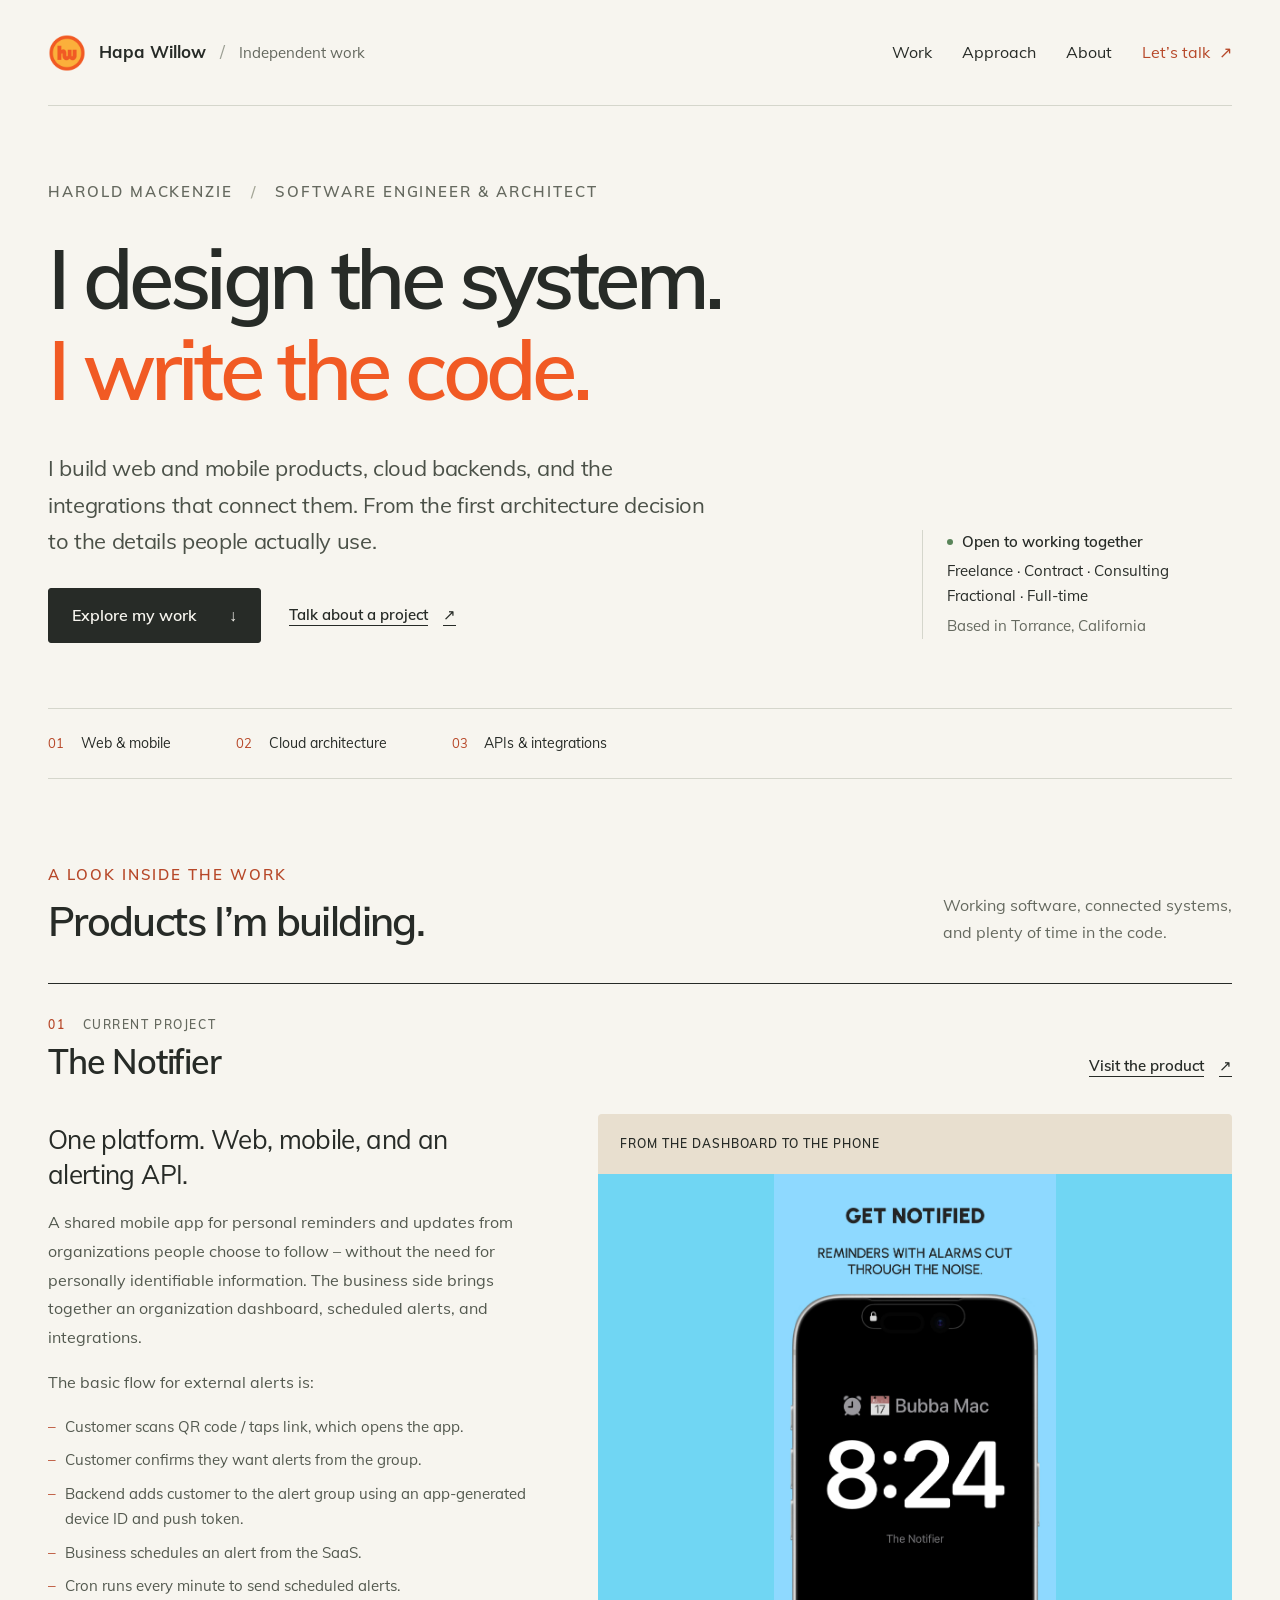
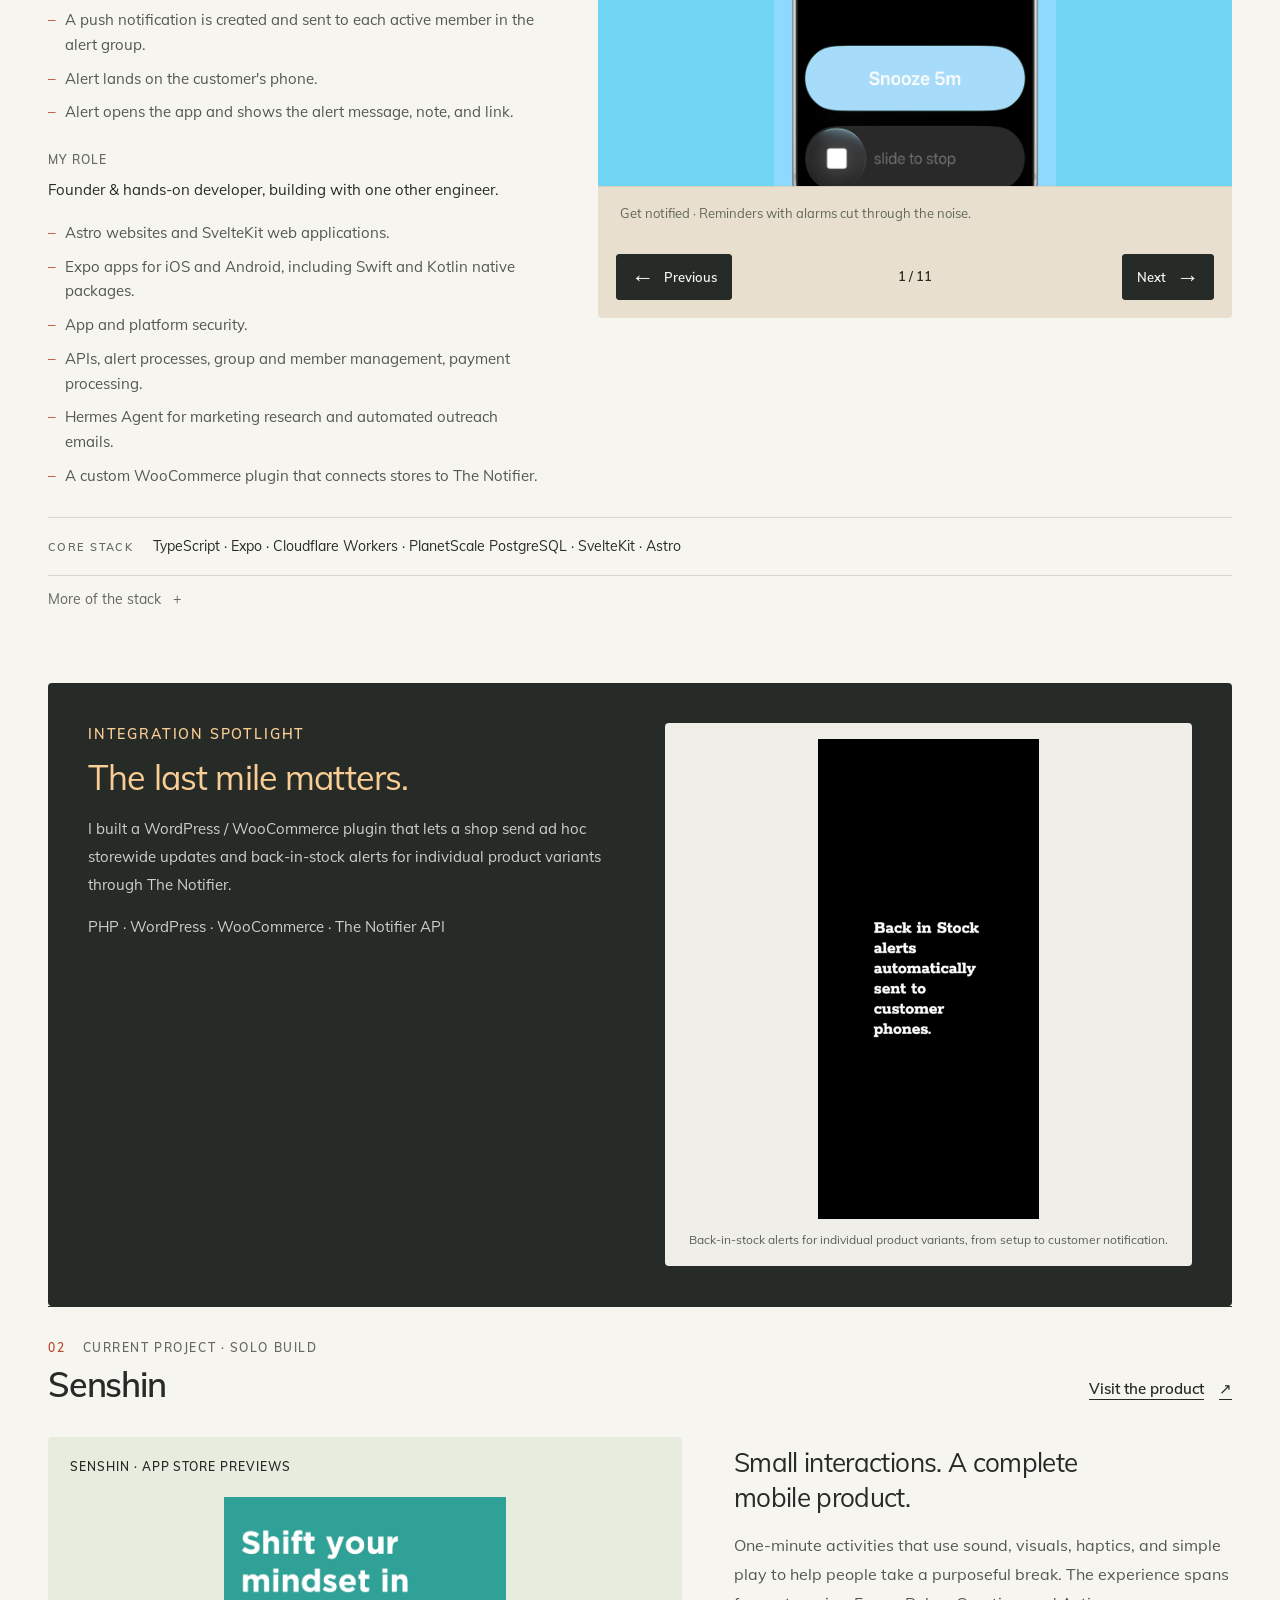
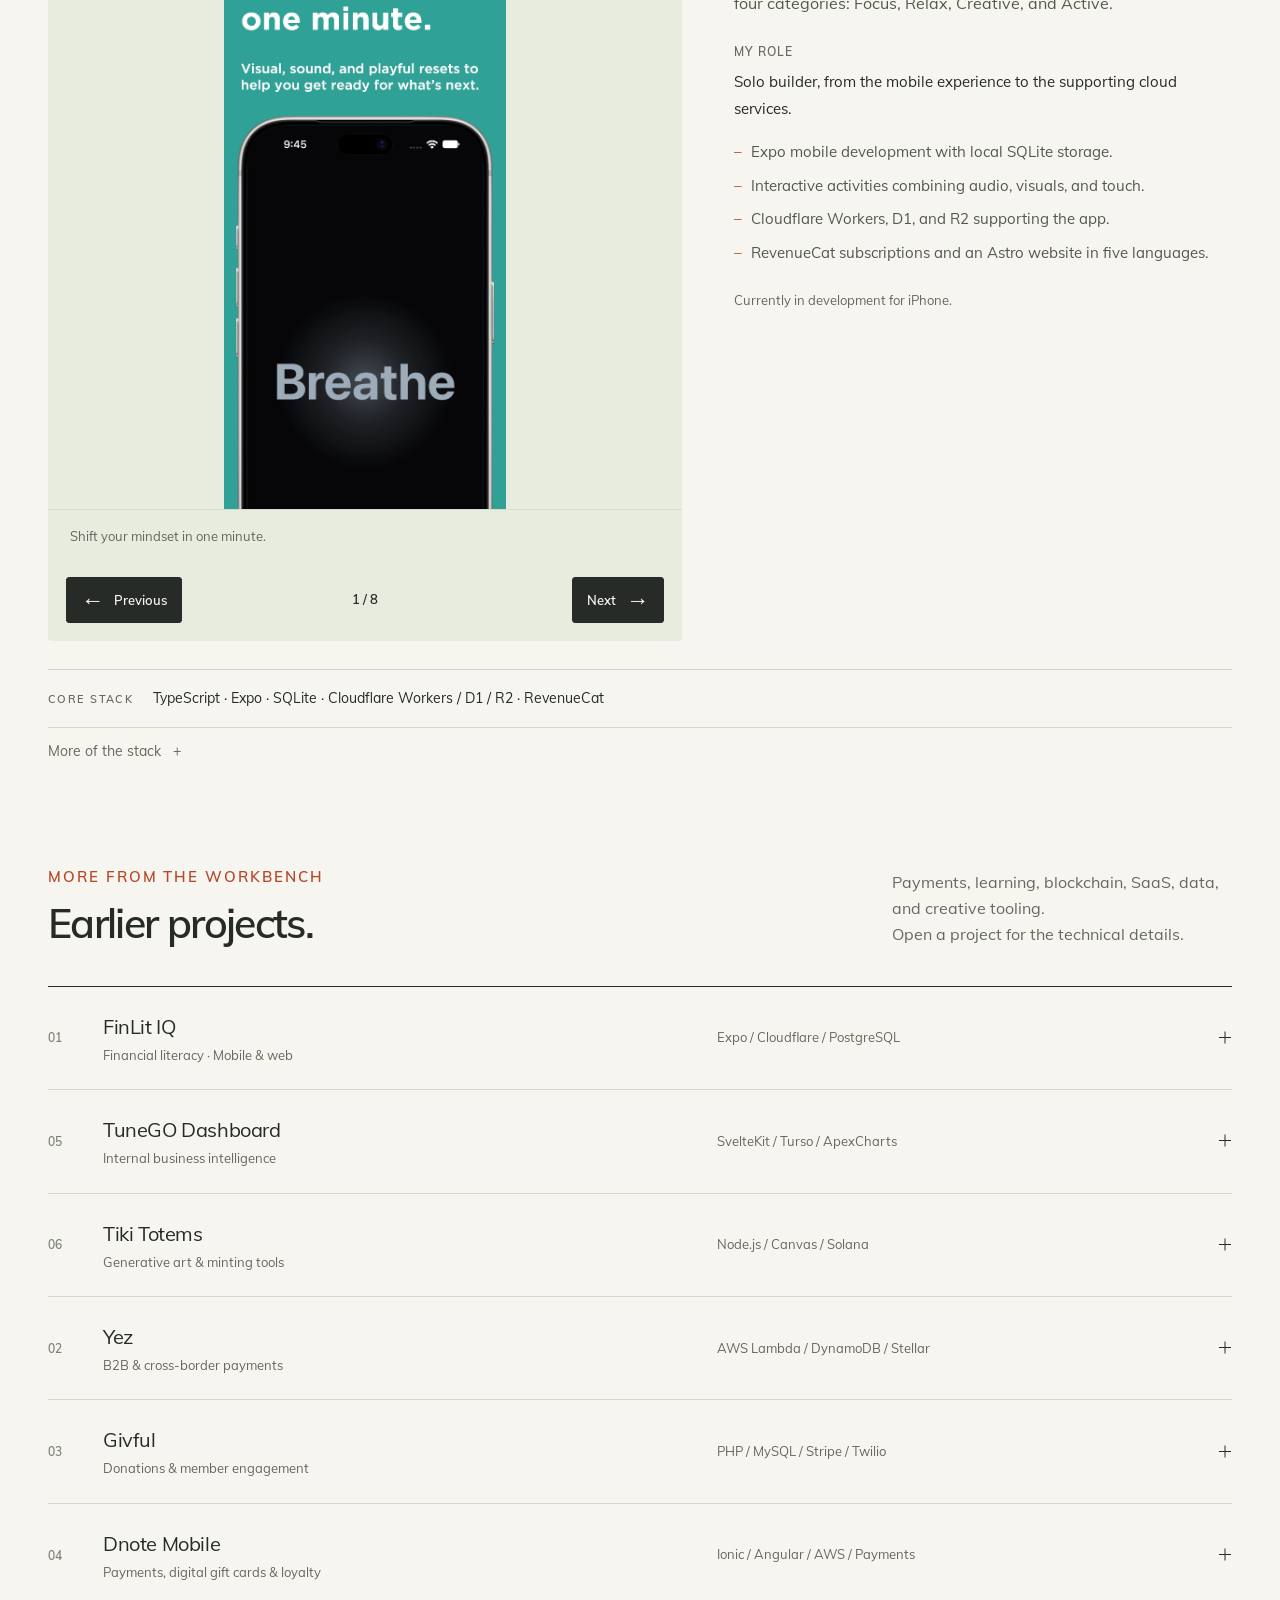
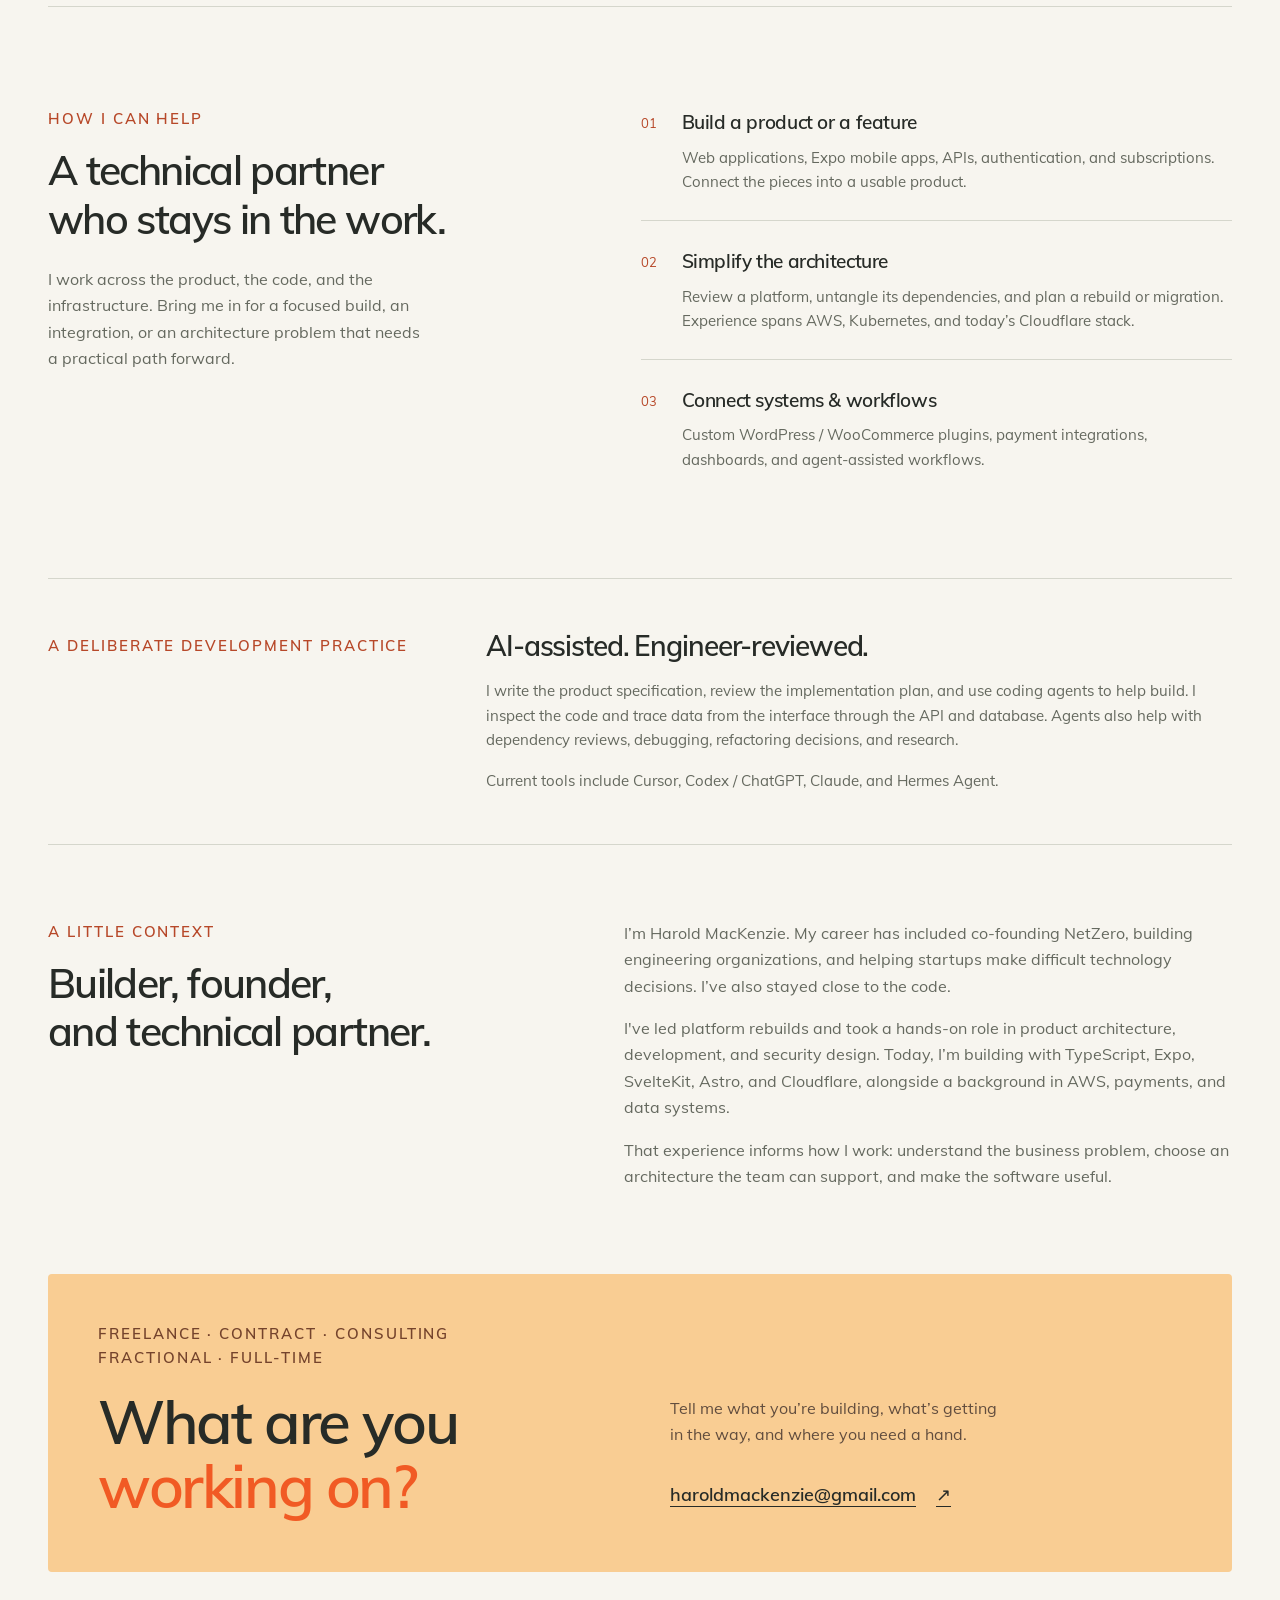
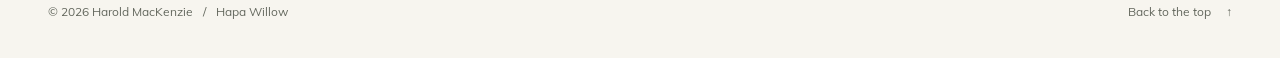
==== commit 5e3a27b2: "fix some wording" ====
--- a/personal-portfolio/index.html
+++ b/personal-portfolio/index.html
@@ -1,14 +1,17 @@
 <!doctype html>
 <html lang="en">
+
 <head>
   <meta charset="utf-8">
   <meta name="viewport" content="width=device-width, initial-scale=1">
   <title>Harold MacKenzie – Hands-on Engineering &amp; Architecture</title>
-  <meta name="description" content="Harold MacKenzie builds web and mobile products, cloud backends, and custom integrations. Available for fractional, freelance, contract, consulting, and full-time work.">
+  <meta name="description"
+    content="Harold MacKenzie builds web and mobile products, cloud backends, and custom integrations. Available for fractional, freelance, contract, consulting, and full-time work.">
   <link rel="canonical" href="https://hapawillow.com/personal-portfolio/">
   <meta property="og:type" content="website">
   <meta property="og:title" content="Harold MacKenzie – I design the system. I write the code.">
-  <meta property="og:description" content="Selected web, mobile, cloud, and integration work. Freelance · Contract · Consulting.">
+  <meta property="og:description"
+    content="Selected web, mobile, cloud, and integration work. Freelance · Contract · Consulting.">
   <meta property="og:url" content="https://hapawillow.com/personal-portfolio/">
   <meta name="theme-color" content="#f7f5ef">
   <link rel="icon" href="../favicon.ico" sizes="any">
@@ -17,13 +20,15 @@
   <link rel="preload" href="./assets/fonts/muli-semibold.ttf" as="font" type="font/ttf" crossorigin>
   <link rel="stylesheet" href="./portfolio.css">
 </head>
+
 <body>
   <a class="skip-link" href="#main">Skip to content</a>
   <div class="page-shell">
     <header class="site-header">
       <a class="brand" href="../" aria-label="Hapa Willow home">
         <img src="../images/hapa-willow.png" alt="" width="38" height="38">
-        <span>Hapa Willow<span class="brand-divider" aria-hidden="true"> / </span><span class="brand-note">Independent work</span></span>
+        <span>Hapa Willow<span class="brand-divider" aria-hidden="true"> / </span><span class="brand-note">Independent
+            work</span></span>
       </a>
       <nav aria-label="Portfolio navigation">
         <a href="#work">Work</a>
@@ -39,14 +44,18 @@
         <h1 id="hero-heading">I design the system.<br><em>I write the code.</em></h1>
         <div class="hero-bottom">
           <div>
-            <p class="hero-intro">I build web and mobile products, cloud backends, and the integrations that connect them. From the first architecture decision to the details people actually use.</p>
+            <p class="hero-intro">I build web and mobile products, cloud backends, and the integrations that connect
+              them. From the first architecture decision to the details people actually use.</p>
             <div class="hero-actions">
               <a class="button" href="#work">Explore my work <span aria-hidden="true">↓</span></a>
-              <a class="text-link" href="mailto:haroldmackenzie@gmail.com?subject=Let%E2%80%99s%20talk%20about%20a%20project">Talk about a project <span aria-hidden="true">↗</span></a>
+              <a class="text-link"
+                href="mailto:haroldmackenzie@gmail.com?subject=Let%E2%80%99s%20talk%20about%20a%20project">Talk about a
+                project <span aria-hidden="true">↗</span></a>
             </div>
           </div>
           <aside class="availability" aria-label="Engagement types">
-            <p class="availability-title"><span class="status-dot" aria-hidden="true"></span> Open to working together</p>
+            <p class="availability-title"><span class="status-dot" aria-hidden="true"></span> Open to working together
+            </p>
             <p>Freelance · Contract · Consulting<br />Fractional · Full-time</p>
             <p class="muted">Based in Torrance, California</p>
           </aside>
@@ -60,71 +69,167 @@
 
       <section id="work" class="work-section" aria-labelledby="work-heading">
         <div class="section-heading">
-          <div><p class="eyebrow">A look inside the work</p><h2 id="work-heading">Products I’m building.</h2></div>
+          <div>
+            <p class="eyebrow">A look inside the work</p>
+            <h2 id="work-heading">Products I’m building.</h2>
+          </div>
           <p>Working software, connected systems,<br class="desktop-break"> and plenty of time in the code.</p>
         </div>
 
         <!-- Authoring notes and requested additions: docs/personal-portfolio-content.md -->
         <article id="the-notifier" class="project project-notifier" aria-labelledby="notifier-heading">
           <div class="project-heading">
-            <div><p class="project-meta"><span class="project-number">01</span> Current project</p><h3 id="notifier-heading">The Notifier</h3></div>
-            <a class="text-link" href="https://thenotifier.app/" target="_blank" rel="noopener noreferrer">Visit the product <span aria-hidden="true">↗</span><span class="sr-only"> (opens in a new tab)</span></a>
+            <div>
+              <p class="project-meta"><span class="project-number">01</span> Current project</p>
+              <h3 id="notifier-heading">The Notifier</h3>
+            </div>
+            <a class="text-link" href="https://thenotifier.app/" target="_blank" rel="noopener noreferrer">Visit the
+              product <span aria-hidden="true">↗</span><span class="sr-only"> (opens in a new tab)</span></a>
           </div>
           <div class="project-grid">
             <div class="project-copy">
               <p class="project-lede">One platform. Web, mobile, and an alerting API.</p>
-              <p>A shared mobile app for personal reminders and updates from organizations people choose to follow – without the need for personally identifiable information. The business side brings together an organization dashboard, scheduled alerts, and integrations.</p>
-
-							<p>The basic flow for external alerts is:</p>
-							<ol class="work-list">
-								<li>Customer scans QR code / taps link, which opens the app.</li>
-								<li>Customer confirms they want alerts from the group.</li>
-								<li>Backend adds customer to the alert group using an app-generated device ID and push token.</li>
-								<li>Business schedules an alert from the SaaS.</li>
-								<li>Cron runs every minute to send scheduled alerts.</li>
-								<li>A push notification is created and sent to each active member in the alert group.</li>
-								<li>Alert lands on the customer's phone.</li>
-								<li>Alert opens the app and shows the alert message, note, and link.</li>
-							</ol>
-
-              <p class="role"><span>My role</span> Founder &amp; hands-on developer, building with one other engineer.</p>
+              <p>A shared mobile app for personal reminders and updates from organizations people choose to follow –
+                without the need for personally identifiable information. The business side brings together an
+                organization dashboard, scheduled alerts, and integrations.</p>
+
+              <p>The basic flow for external alerts is:</p>
+              <ol class="work-list">
+                <li>Customer scans QR code / taps link, which opens the app.</li>
+                <li>Customer confirms they want alerts from the group.</li>
+                <li>Backend adds customer to the alert group using an app-generated device ID and push token.</li>
+                <li>Business schedules an alert from the SaaS.</li>
+                <li>Cron runs every minute to send scheduled alerts.</li>
+                <li>A push notification is created and sent to each active member in the alert group.</li>
+                <li>Alert lands on the customer's phone.</li>
+                <li>Alert opens the app and shows the alert message, note, and link.</li>
+              </ol>
+
+              <p class="role"><span>My role</span> Founder &amp; hands-on developer, building with one other engineer.
+              </p>
               <ul class="work-list">
                 <li>Astro websites and SvelteKit web applications.</li>
                 <li>Expo apps for iOS and Android, including Swift and Kotlin native packages.</li>
-								<li>App and platform security.</li>
+                <li>App and platform security.</li>
                 <li>APIs, alert processes, group and member management, payment processing.</li>
-								<li>Hermes Agent for marketing research and automated outreach emails.</li>
+                <li>Hermes Agent for marketing research and automated outreach emails.</li>
                 <li>A custom WooCommerce plugin that connects stores to The Notifier.</li>
               </ul>
             </div>
-            <div class="product-visual notifier-visual notifier-carousel" role="region" aria-roledescription="carousel" aria-label="The Notifier product screenshots" data-carousel>
+            <div class="product-visual notifier-visual notifier-carousel" role="region" aria-roledescription="carousel"
+              aria-label="The Notifier product screenshots" data-carousel>
               <div class="carousel-heading">From the dashboard to the phone</div>
-              <div class="notifier-slides" id="notifier-slides" tabindex="0" aria-label="Product images. Use left and right arrow keys to browse.">
-                <figure class="notifier-slide" role="group" aria-roledescription="slide" aria-label="1 of 11"><a href="./assets/notifier-appstore-001.webp" target="_blank" rel="noopener noreferrer" aria-label="View The Notifier App Store screenshot 1 full size (opens in a new tab)"><img src="./assets/notifier-appstore-001.webp" alt="The Notifier App Store image introducing alarm reminders with the headline Get Notified." width="1242" height="2688" fetchpriority="high"></a><figcaption>Get notified · Reminders with alarms cut through the noise.</figcaption></figure>
-                <figure class="notifier-slide" role="group" aria-roledescription="slide" aria-label="2 of 11"><a href="./assets/notifier-appstore-002.webp" target="_blank" rel="noopener noreferrer" aria-label="View The Notifier App Store screenshot 2 full size (opens in a new tab)"><img src="./assets/notifier-appstore-002.webp" alt="The Notifier upcoming and past reminders list on an iPhone." width="1242" height="2688" loading="lazy"></a><figcaption>Your reminders · See upcoming reminders and those in the past.</figcaption></figure>
-                <figure class="notifier-slide" role="group" aria-roledescription="slide" aria-label="3 of 11"><a href="./assets/notifier-appstore-003.webp" target="_blank" rel="noopener noreferrer" aria-label="View The Notifier App Store screenshot 3 full size (opens in a new tab)"><img src="./assets/notifier-appstore-003.webp" alt="The Notifier reminder creation form on an angled iPhone." width="1242" height="2688" loading="lazy"></a><figcaption>Easy to use · Quickly create reminders for things you can’t afford to miss.</figcaption></figure>
-                <figure class="notifier-slide" role="group" aria-roledescription="slide" aria-label="4 of 11"><a href="./assets/notifier-appstore-004.webp" target="_blank" rel="noopener noreferrer" aria-label="View The Notifier App Store screenshot 4 full size (opens in a new tab)"><img src="./assets/notifier-appstore-004.webp" alt="The Notifier missed alert notice explaining how to catch up on alerts." width="1242" height="2688" loading="lazy"></a><figcaption>Nothing missed · See alerts you might have missed.</figcaption></figure>
-                <figure class="notifier-slide" role="group" aria-roledescription="slide" aria-label="5 of 11"><a href="./assets/notifier-appstore-005.webp" target="_blank" rel="noopener noreferrer" aria-label="View The Notifier App Store screenshot 5 full size (opens in a new tab)"><img src="./assets/notifier-appstore-005.webp" alt="A reminder in The Notifier containing notes and a link." width="1242" height="2688" loading="lazy"></a><figcaption>Notes and links · Add notes and meeting links, maps, or webpages.</figcaption></figure>
-                <figure class="notifier-slide" role="group" aria-roledescription="slide" aria-label="6 of 11"><a href="./assets/notifier-appstore-006.webp" target="_blank" rel="noopener noreferrer" aria-label="View The Notifier App Store screenshot 6 full size (opens in a new tab)"><img src="./assets/notifier-appstore-006.webp" alt="A calendar update notice in The Notifier showing a changed lunch meeting." width="1242" height="2688" loading="lazy"></a><figcaption>Calendar sync · One-tap reminders from your calendar stay in sync.</figcaption></figure>
-                <figure class="notifier-slide" role="group" aria-roledescription="slide" aria-label="7 of 11"><a href="./assets/notifier-appstore-007.webp" target="_blank" rel="noopener noreferrer" aria-label="View The Notifier App Store screenshot 7 full size (opens in a new tab)"><img src="./assets/notifier-appstore-007.webp" alt="The Notifier dashboard bringing personal and group alerts together in one alert hub." width="1242" height="2688" loading="lazy"></a><figcaption>Your alert hub · One place for personal and external alerts.</figcaption></figure>
-                <figure class="notifier-slide" role="group" aria-roledescription="slide" aria-label="8 of 11"><a href="./assets/notifier-appstore-008.webp" target="_blank" rel="noopener noreferrer" aria-label="View The Notifier App Store screenshot 8 full size (opens in a new tab)"><img src="./assets/notifier-appstore-008.webp" alt="The Notifier group alert controls with options to pause alerts or leave a group." width="1242" height="2688" loading="lazy"></a><figcaption>You control · Pause alerts or leave a group.</figcaption></figure>
-                <figure class="notifier-slide" role="group" aria-roledescription="slide" aria-label="9 of 11"><a href="./assets/notifier-desktop-04.webp" target="_blank" rel="noopener noreferrer" aria-label="View The Notifier desktop alert composer screenshot full size (opens in a new tab)"><img src="./assets/notifier-desktop-04.webp" alt="The Notifier desktop dashboard composing an alert for the Builders Expo Exhibitors group." width="800" height="800" loading="lazy"></a><figcaption>Desktop dashboard · Create and schedule a group alert.</figcaption></figure>
-                <figure class="notifier-slide" role="group" aria-roledescription="slide" aria-label="10 of 11"><a href="./assets/notifier-desktop-05.webp" target="_blank" rel="noopener noreferrer" aria-label="View The Notifier desktop lock screen screenshot full size (opens in a new tab)"><img src="./assets/notifier-desktop-05.webp" alt="An iPhone lock screen showing The Notifier group alerts and an alert in the Notification Center." width="800" height="800" loading="lazy"></a><figcaption>Delivered to the lock screen and Notification Center.</figcaption></figure>
-                <figure class="notifier-slide" role="group" aria-roledescription="slide" aria-label="11 of 11"><a href="./assets/notifier-desktop-06.webp" target="_blank" rel="noopener noreferrer" aria-label="View The Notifier expanded alert screenshot full size (opens in a new tab)"><img src="./assets/notifier-desktop-06.webp" alt="The Notifier app displaying the full details of a Builders Expo group alert." width="800" height="800" loading="lazy"></a><figcaption>Open a notification to read the complete alert.</figcaption></figure>
+              <div class="notifier-slides" id="notifier-slides" tabindex="0"
+                aria-label="Product images. Use left and right arrow keys to browse.">
+                <figure class="notifier-slide" role="group" aria-roledescription="slide" aria-label="1 of 11"><a
+                    href="./assets/notifier-appstore-001.webp" target="_blank" rel="noopener noreferrer"
+                    aria-label="View The Notifier App Store screenshot 1 full size (opens in a new tab)"><img
+                      src="./assets/notifier-appstore-001.webp"
+                      alt="The Notifier App Store image introducing alarm reminders with the headline Get Notified."
+                      width="1242" height="2688" fetchpriority="high"></a>
+                  <figcaption>Get notified · Reminders with alarms cut through the noise.</figcaption>
+                </figure>
+                <figure class="notifier-slide" role="group" aria-roledescription="slide" aria-label="2 of 11"><a
+                    href="./assets/notifier-appstore-002.webp" target="_blank" rel="noopener noreferrer"
+                    aria-label="View The Notifier App Store screenshot 2 full size (opens in a new tab)"><img
+                      src="./assets/notifier-appstore-002.webp"
+                      alt="The Notifier upcoming and past reminders list on an iPhone." width="1242" height="2688"
+                      loading="lazy"></a>
+                  <figcaption>Your reminders · See upcoming reminders and those in the past.</figcaption>
+                </figure>
+                <figure class="notifier-slide" role="group" aria-roledescription="slide" aria-label="3 of 11"><a
+                    href="./assets/notifier-appstore-003.webp" target="_blank" rel="noopener noreferrer"
+                    aria-label="View The Notifier App Store screenshot 3 full size (opens in a new tab)"><img
+                      src="./assets/notifier-appstore-003.webp"
+                      alt="The Notifier reminder creation form on an angled iPhone." width="1242" height="2688"
+                      loading="lazy"></a>
+                  <figcaption>Easy to use · Quickly create reminders for things you can’t afford to miss.</figcaption>
+                </figure>
+                <figure class="notifier-slide" role="group" aria-roledescription="slide" aria-label="4 of 11"><a
+                    href="./assets/notifier-appstore-004.webp" target="_blank" rel="noopener noreferrer"
+                    aria-label="View The Notifier App Store screenshot 4 full size (opens in a new tab)"><img
+                      src="./assets/notifier-appstore-004.webp"
+                      alt="The Notifier missed alert notice explaining how to catch up on alerts." width="1242"
+                      height="2688" loading="lazy"></a>
+                  <figcaption>Nothing missed · See alerts you might have missed.</figcaption>
+                </figure>
+                <figure class="notifier-slide" role="group" aria-roledescription="slide" aria-label="5 of 11"><a
+                    href="./assets/notifier-appstore-005.webp" target="_blank" rel="noopener noreferrer"
+                    aria-label="View The Notifier App Store screenshot 5 full size (opens in a new tab)"><img
+                      src="./assets/notifier-appstore-005.webp"
+                      alt="A reminder in The Notifier containing notes and a link." width="1242" height="2688"
+                      loading="lazy"></a>
+                  <figcaption>Notes and links · Add notes and meeting links, maps, or webpages.</figcaption>
+                </figure>
+                <figure class="notifier-slide" role="group" aria-roledescription="slide" aria-label="6 of 11"><a
+                    href="./assets/notifier-appstore-006.webp" target="_blank" rel="noopener noreferrer"
+                    aria-label="View The Notifier App Store screenshot 6 full size (opens in a new tab)"><img
+                      src="./assets/notifier-appstore-006.webp"
+                      alt="A calendar update notice in The Notifier showing a changed lunch meeting." width="1242"
+                      height="2688" loading="lazy"></a>
+                  <figcaption>Calendar sync · One-tap reminders from your calendar stay in sync.</figcaption>
+                </figure>
+                <figure class="notifier-slide" role="group" aria-roledescription="slide" aria-label="7 of 11"><a
+                    href="./assets/notifier-appstore-007.webp" target="_blank" rel="noopener noreferrer"
+                    aria-label="View The Notifier App Store screenshot 7 full size (opens in a new tab)"><img
+                      src="./assets/notifier-appstore-007.webp"
+                      alt="The Notifier dashboard bringing personal and group alerts together in one alert hub."
+                      width="1242" height="2688" loading="lazy"></a>
+                  <figcaption>Your alert hub · One place for personal and external alerts.</figcaption>
+                </figure>
+                <figure class="notifier-slide" role="group" aria-roledescription="slide" aria-label="8 of 11"><a
+                    href="./assets/notifier-appstore-008.webp" target="_blank" rel="noopener noreferrer"
+                    aria-label="View The Notifier App Store screenshot 8 full size (opens in a new tab)"><img
+                      src="./assets/notifier-appstore-008.webp"
+                      alt="The Notifier group alert controls with options to pause alerts or leave a group."
+                      width="1242" height="2688" loading="lazy"></a>
+                  <figcaption>You control · Pause alerts or leave a group.</figcaption>
+                </figure>
+                <figure class="notifier-slide" role="group" aria-roledescription="slide" aria-label="9 of 11"><a
+                    href="./assets/notifier-desktop-04.webp" target="_blank" rel="noopener noreferrer"
+                    aria-label="View The Notifier desktop alert composer screenshot full size (opens in a new tab)"><img
+                      src="./assets/notifier-desktop-04.webp"
+                      alt="The Notifier desktop dashboard composing an alert for the Builders Expo Exhibitors group."
+                      width="800" height="800" loading="lazy"></a>
+                  <figcaption>Desktop dashboard · Create and schedule a group alert.</figcaption>
+                </figure>
+                <figure class="notifier-slide" role="group" aria-roledescription="slide" aria-label="10 of 11"><a
+                    href="./assets/notifier-desktop-05.webp" target="_blank" rel="noopener noreferrer"
+                    aria-label="View The Notifier desktop lock screen screenshot full size (opens in a new tab)"><img
+                      src="./assets/notifier-desktop-05.webp"
+                      alt="An iPhone lock screen showing The Notifier group alerts and an alert in the Notification Center."
+                      width="800" height="800" loading="lazy"></a>
+                  <figcaption>Delivered to the lock screen and Notification Center.</figcaption>
+                </figure>
+                <figure class="notifier-slide" role="group" aria-roledescription="slide" aria-label="11 of 11"><a
+                    href="./assets/notifier-desktop-06.webp" target="_blank" rel="noopener noreferrer"
+                    aria-label="View The Notifier expanded alert screenshot full size (opens in a new tab)"><img
+                      src="./assets/notifier-desktop-06.webp"
+                      alt="The Notifier app displaying the full details of a Builders Expo group alert." width="800"
+                      height="800" loading="lazy"></a>
+                  <figcaption>Open a notification to read the complete alert.</figcaption>
+                </figure>
               </div>
               <div class="carousel-controls">
-                <button class="carousel-arrow" type="button" data-carousel-prev aria-label="Previous image" aria-controls="notifier-slides"><span aria-hidden="true">←</span> Previous</button>
+                <button class="carousel-arrow" type="button" data-carousel-prev aria-label="Previous image"
+                  aria-controls="notifier-slides"><span aria-hidden="true">←</span> Previous</button>
                 <span class="carousel-position" aria-live="polite" aria-atomic="true">1 / 11</span>
-                <button class="carousel-arrow" type="button" data-carousel-next aria-label="Next image" aria-controls="notifier-slides">Next <span aria-hidden="true">→</span></button>
-              </div>
-            </div>
-          </div>
-          <div class="project-stack"><span class="stack-label">Core stack</span><p>TypeScript · Expo · Cloudflare Workers · PlanetScale PostgreSQL · SvelteKit · Astro</p></div>
+                <button class="carousel-arrow" type="button" data-carousel-next aria-label="Next image"
+                  aria-controls="notifier-slides">Next <span aria-hidden="true">→</span></button>
+              </div>
+            </div>
+          </div>
+          <div class="project-stack"><span class="stack-label">Core stack</span>
+            <p>TypeScript · Expo · Cloudflare Workers · PlanetScale PostgreSQL · SvelteKit · Astro</p>
+          </div>
           <details class="technical-details">
             <summary>More of the stack</summary>
             <div class="details-content stack-columns">
-              <p><strong>Runtime &amp; data</strong> Workers, Containers, KV, D1, R2 / S3, PostgreSQL, SQLite, Hono, Drizzle ORM, Apple App Attest / Google Play Integrity, HMAC-SHA-256, Keychain / Keystore, signed requests.</p>
-              <p><strong>Product &amp; integrations</strong> WorkOS, Resend, Stripe, Expo Push Notification Service, Tailwind, WordPress / WooCommerce, PHP.</p>
+              <p><strong>Runtime &amp; data</strong> Workers, Containers, KV, D1, R2 / S3, PostgreSQL, SQLite, Hono,
+                Drizzle ORM, Apple App Attest / Google Play Integrity, HMAC-SHA-256, Keychain / Keystore, signed
+                requests.</p>
+              <p><strong>Product &amp; integrations</strong> WorkOS, Resend, Stripe, Expo Push Notification Service,
+                Tailwind, WordPress / WooCommerce, PHP.</p>
               <p><strong>Workflow tooling</strong> n8n, Firecrawl, Hermes Agent, Linear.</p>
             </div>
           </details>
@@ -134,43 +239,113 @@
           <div class="integration-copy">
             <p class="eyebrow">Integration spotlight</p>
             <h3 id="integration-heading">The last mile matters.</h3>
-            <p>I built a WordPress / WooCommerce plugin that lets a shop send ad hoc storewide updates and back-in-stock alerts for individual product variants through The Notifier.</p>
+            <p>I built a WordPress / WooCommerce plugin that lets a shop send ad hoc storewide updates and back-in-stock
+              alerts for individual product variants through The Notifier.</p>
             <p class="integration-stack">PHP · WordPress · WooCommerce · The Notifier API</p>
           </div>
           <figure class="integration-demo">
-            <img src="./assets/woocommerce-back-in-stock.gif" alt="WooCommerce back-in-stock alert setup and the resulting customer notification on a phone." width="332" height="719" loading="lazy">
-            <figcaption>Back-in-stock alerts for individual product variants, from setup to customer notification.</figcaption>
+            <img src="./assets/woocommerce-back-in-stock.gif"
+              alt="WooCommerce back-in-stock alert setup and the resulting customer notification on a phone."
+              width="332" height="719" loading="lazy">
+            <figcaption>Back-in-stock alerts for individual product variants, from setup to customer notification.
+            </figcaption>
           </figure>
         </article>
 
         <article id="senshin" class="project project-senshin" aria-labelledby="senshin-heading">
           <div class="project-heading">
-            <div><p class="project-meta"><span class="project-number">02</span> Current project · Solo build</p><h3 id="senshin-heading">Senshin</h3></div>
-            <a class="text-link" href="https://senshin.app/" target="_blank" rel="noopener noreferrer">Visit the product <span aria-hidden="true">↗</span><span class="sr-only"> (opens in a new tab)</span></a>
+            <div>
+              <p class="project-meta"><span class="project-number">02</span> Current project · Solo build</p>
+              <h3 id="senshin-heading">Senshin</h3>
+            </div>
+            <a class="text-link" href="https://senshin.app/" target="_blank" rel="noopener noreferrer">Visit the product
+              <span aria-hidden="true">↗</span><span class="sr-only"> (opens in a new tab)</span></a>
           </div>
           <div class="project-grid senshin-grid">
-            <div class="product-visual senshin-visual senshin-carousel" role="region" aria-roledescription="carousel" aria-label="Senshin App Store screenshots" data-carousel>
+            <div class="product-visual senshin-visual senshin-carousel" role="region" aria-roledescription="carousel"
+              aria-label="Senshin App Store screenshots" data-carousel>
               <div class="carousel-heading">Senshin · App Store previews</div>
-              <div class="notifier-slides" id="senshin-slides" tabindex="0" aria-label="Senshin screenshots. Use left and right arrow keys to browse.">
-                <figure class="notifier-slide" role="group" aria-roledescription="slide" aria-label="1 of 8"><a href="./assets/senshin-appstore-001.webp" target="_blank" rel="noopener noreferrer" aria-label="View Senshin screenshot 1 full size (opens in a new tab)"><img src="./assets/senshin-appstore-001.webp" alt="Senshin App Store preview: shift your mindset in one minute with the Breathe activity." width="1206" height="2622" fetchpriority="high"></a><figcaption>Shift your mindset in one minute.</figcaption></figure>
-                <figure class="notifier-slide" role="group" aria-roledescription="slide" aria-label="2 of 8"><a href="./assets/senshin-appstore-002.webp" target="_blank" rel="noopener noreferrer" aria-label="View Senshin screenshot 2 full size (opens in a new tab)"><img src="./assets/senshin-appstore-002.webp" alt="Senshin Mindsets screen with Focus, Relax, Creative, and Active options." width="1206" height="2622" loading="lazy"></a><figcaption>Choose the mindset you want to be in.</figcaption></figure>
-                <figure class="notifier-slide" role="group" aria-roledescription="slide" aria-label="3 of 8"><a href="./assets/senshin-appstore-003.webp" target="_blank" rel="noopener noreferrer" aria-label="View Senshin screenshot 3 full size (opens in a new tab)"><img src="./assets/senshin-appstore-003.webp" alt="Senshin Enigma visual activity, an optical pattern with three colored rings." width="1206" height="2622" loading="lazy"></a><figcaption>Trigger your creative mind with visual mind tricks.</figcaption></figure>
-                <figure class="notifier-slide" role="group" aria-roledescription="slide" aria-label="4 of 8"><a href="./assets/senshin-appstore-004.webp" target="_blank" rel="noopener noreferrer" aria-label="View Senshin screenshot 4 full size (opens in a new tab)"><img src="./assets/senshin-appstore-004.webp" alt="Senshin playful one-minute activity with animated emoji on a phone." width="1206" height="2622" loading="lazy"></a><figcaption>Energize for your next moment.</figcaption></figure>
-                <figure class="notifier-slide" role="group" aria-roledescription="slide" aria-label="5 of 8"><a href="./assets/senshin-appstore-005.webp" target="_blank" rel="noopener noreferrer" aria-label="View Senshin screenshot 5 full size (opens in a new tab)"><img src="./assets/senshin-appstore-005.webp" alt="Senshin Focus activity with a geometric pattern and sound and animation controls." width="1206" height="2622" loading="lazy"></a><figcaption>Get into focus mode.</figcaption></figure>
-                <figure class="notifier-slide" role="group" aria-roledescription="slide" aria-label="6 of 8"><a href="./assets/senshin-appstore-006.webp" target="_blank" rel="noopener noreferrer" aria-label="View Senshin screenshot 6 full size (opens in a new tab)"><img src="./assets/senshin-appstore-006.webp" alt="Senshin wind-down activity with gentle snowfall on a phone." width="1206" height="2622" loading="lazy"></a><figcaption>Get ready to wind down.</figcaption></figure>
-                <figure class="notifier-slide" role="group" aria-roledescription="slide" aria-label="7 of 8"><a href="./assets/senshin-appstore-007.webp" target="_blank" rel="noopener noreferrer" aria-label="View Senshin screenshot 7 full size (opens in a new tab)"><img src="./assets/senshin-appstore-007.webp" alt="Senshin Creative activity with fireworks and playful visual effects." width="1206" height="2622" loading="lazy"></a><figcaption>Spark your motivation to get started.</figcaption></figure>
-                <figure class="notifier-slide" role="group" aria-roledescription="slide" aria-label="8 of 8"><a href="./assets/senshin-appstore-008.webp" target="_blank" rel="noopener noreferrer" aria-label="View Senshin screenshot 8 full size (opens in a new tab)"><img src="./assets/senshin-appstore-008.webp" alt="Senshin Dashboard tracking Focus, Relax, Creative, and Active activity over time." width="1206" height="2622" loading="lazy"></a><figcaption>Track your mindsets and mind shifts.</figcaption></figure>
+              <div class="notifier-slides" id="senshin-slides" tabindex="0"
+                aria-label="Senshin screenshots. Use left and right arrow keys to browse.">
+                <figure class="notifier-slide" role="group" aria-roledescription="slide" aria-label="1 of 8"><a
+                    href="./assets/senshin-appstore-001.webp" target="_blank" rel="noopener noreferrer"
+                    aria-label="View Senshin screenshot 1 full size (opens in a new tab)"><img
+                      src="./assets/senshin-appstore-001.webp"
+                      alt="Senshin App Store preview: shift your mindset in one minute with the Breathe activity."
+                      width="1206" height="2622" fetchpriority="high"></a>
+                  <figcaption>Shift your mindset in one minute.</figcaption>
+                </figure>
+                <figure class="notifier-slide" role="group" aria-roledescription="slide" aria-label="2 of 8"><a
+                    href="./assets/senshin-appstore-002.webp" target="_blank" rel="noopener noreferrer"
+                    aria-label="View Senshin screenshot 2 full size (opens in a new tab)"><img
+                      src="./assets/senshin-appstore-002.webp"
+                      alt="Senshin Mindsets screen with Focus, Relax, Creative, and Active options." width="1206"
+                      height="2622" loading="lazy"></a>
+                  <figcaption>Choose the mindset you want to be in.</figcaption>
+                </figure>
+                <figure class="notifier-slide" role="group" aria-roledescription="slide" aria-label="3 of 8"><a
+                    href="./assets/senshin-appstore-003.webp" target="_blank" rel="noopener noreferrer"
+                    aria-label="View Senshin screenshot 3 full size (opens in a new tab)"><img
+                      src="./assets/senshin-appstore-003.webp"
+                      alt="Senshin Enigma visual activity, an optical pattern with three colored rings." width="1206"
+                      height="2622" loading="lazy"></a>
+                  <figcaption>Trigger your creative mind with visual mind tricks.</figcaption>
+                </figure>
+                <figure class="notifier-slide" role="group" aria-roledescription="slide" aria-label="4 of 8"><a
+                    href="./assets/senshin-appstore-004.webp" target="_blank" rel="noopener noreferrer"
+                    aria-label="View Senshin screenshot 4 full size (opens in a new tab)"><img
+                      src="./assets/senshin-appstore-004.webp"
+                      alt="Senshin playful one-minute activity with animated emoji on a phone." width="1206"
+                      height="2622" loading="lazy"></a>
+                  <figcaption>Energize for your next moment.</figcaption>
+                </figure>
+                <figure class="notifier-slide" role="group" aria-roledescription="slide" aria-label="5 of 8"><a
+                    href="./assets/senshin-appstore-005.webp" target="_blank" rel="noopener noreferrer"
+                    aria-label="View Senshin screenshot 5 full size (opens in a new tab)"><img
+                      src="./assets/senshin-appstore-005.webp"
+                      alt="Senshin Focus activity with a geometric pattern and sound and animation controls."
+                      width="1206" height="2622" loading="lazy"></a>
+                  <figcaption>Get into focus mode.</figcaption>
+                </figure>
+                <figure class="notifier-slide" role="group" aria-roledescription="slide" aria-label="6 of 8"><a
+                    href="./assets/senshin-appstore-006.webp" target="_blank" rel="noopener noreferrer"
+                    aria-label="View Senshin screenshot 6 full size (opens in a new tab)"><img
+                      src="./assets/senshin-appstore-006.webp"
+                      alt="Senshin wind-down activity with gentle snowfall on a phone." width="1206" height="2622"
+                      loading="lazy"></a>
+                  <figcaption>Get ready to wind down.</figcaption>
+                </figure>
+                <figure class="notifier-slide" role="group" aria-roledescription="slide" aria-label="7 of 8"><a
+                    href="./assets/senshin-appstore-007.webp" target="_blank" rel="noopener noreferrer"
+                    aria-label="View Senshin screenshot 7 full size (opens in a new tab)"><img
+                      src="./assets/senshin-appstore-007.webp"
+                      alt="Senshin Creative activity with fireworks and playful visual effects." width="1206"
+                      height="2622" loading="lazy"></a>
+                  <figcaption>Spark your motivation to get started.</figcaption>
+                </figure>
+                <figure class="notifier-slide" role="group" aria-roledescription="slide" aria-label="8 of 8"><a
+                    href="./assets/senshin-appstore-008.webp" target="_blank" rel="noopener noreferrer"
+                    aria-label="View Senshin screenshot 8 full size (opens in a new tab)"><img
+                      src="./assets/senshin-appstore-008.webp"
+                      alt="Senshin Dashboard tracking Focus, Relax, Creative, and Active activity over time."
+                      width="1206" height="2622" loading="lazy"></a>
+                  <figcaption>Track your mindsets and mind shifts.</figcaption>
+                </figure>
               </div>
               <div class="carousel-controls">
-                <button class="carousel-arrow" type="button" data-carousel-prev aria-label="Previous image" aria-controls="senshin-slides"><span aria-hidden="true">←</span> Previous</button>
+                <button class="carousel-arrow" type="button" data-carousel-prev aria-label="Previous image"
+                  aria-controls="senshin-slides"><span aria-hidden="true">←</span> Previous</button>
                 <span class="carousel-position" aria-live="polite" aria-atomic="true">1 / 8</span>
-                <button class="carousel-arrow" type="button" data-carousel-next aria-label="Next image" aria-controls="senshin-slides">Next <span aria-hidden="true">→</span></button>
+                <button class="carousel-arrow" type="button" data-carousel-next aria-label="Next image"
+                  aria-controls="senshin-slides">Next <span aria-hidden="true">→</span></button>
               </div>
             </div>
             <div class="project-copy">
               <p class="project-lede">Small interactions. A complete mobile product.</p>
-              <p>One-minute activities that use sound, visuals, haptics, and simple play to help people take a purposeful break. The experience spans four categories: Focus, Relax, Creative, and Active.</p>
-              <p class="role"><span>My role</span> Solo builder, from the mobile experience to the supporting cloud services.</p>
+              <p>One-minute activities that use sound, visuals, haptics, and simple play to help people take a
+                purposeful break. The experience spans four categories: Focus, Relax, Creative, and Active.</p>
+              <p class="role"><span>My role</span> Solo builder, from the mobile experience to the supporting cloud
+                services.</p>
               <ul class="work-list">
                 <li>Expo mobile development with local SQLite storage.</li>
                 <li>Interactive activities combining audio, visuals, and touch.</li>
@@ -180,10 +355,14 @@
               <p class="project-note">Currently in development for iPhone.</p>
             </div>
           </div>
-          <div class="project-stack"><span class="stack-label">Core stack</span><p>TypeScript · Expo · SQLite · Cloudflare Workers / D1 / R2 · RevenueCat</p></div>
+          <div class="project-stack"><span class="stack-label">Core stack</span>
+            <p>TypeScript · Expo · SQLite · Cloudflare Workers / D1 / R2 · RevenueCat</p>
+          </div>
           <details class="technical-details">
             <summary>More of the stack</summary>
-            <div class="details-content"><p>Hono · Drizzle ORM · Tailwind · Astro · Expo Push Notification Service · Linear. The Expo codebase targets iOS and Android; the current public product is focused on iPhone.</p></div>
+            <div class="details-content">
+              <p>Hono · Drizzle ORM · Tailwind · Astro · Expo Push Notification Service · Linear.</p>
+            </div>
           </details>
         </article>
 
@@ -191,141 +370,362 @@
 
       <section id="earlier-work" class="archive-section" aria-labelledby="archive-heading">
         <div class="section-heading">
-          <div><p class="eyebrow">More from the workbench</p><h2 id="archive-heading">Earlier projects.</h2></div>
-          <p>Payments, learning, blockchain, SaaS, data, and creative tooling.<br class="desktop-break"> Open a project for the technical details.</p>
+          <div>
+            <p class="eyebrow">More from the workbench</p>
+            <h2 id="archive-heading">Earlier projects.</h2>
+          </div>
+          <p>Payments, learning, blockchain, SaaS, data, and creative tooling.<br class="desktop-break"> Open a project
+            for the technical details.</p>
         </div>
         <div class="archive-list">
           <details id="finlit-iq" class="archive-item">
-            <summary><span class="archive-number">01</span><span class="archive-title">FinLit IQ<span>Financial literacy · Mobile &amp; web</span></span><span class="archive-tools">Expo / Cloudflare / PostgreSQL</span><span class="expand-icon" aria-hidden="true"></span></summary>
+            <summary><span class="archive-number">01</span><span class="archive-title">FinLit IQ<span>Financial literacy
+                  · Mobile &amp; web</span></span><span class="archive-tools">Expo / Cloudflare / PostgreSQL</span><span
+                class="expand-icon" aria-hidden="true"></span></summary>
             <div class="archive-content">
-              <div><h3>Chatbot, Duolingo-style courses, Gamification.</h3><p>I co-founded a 10-person startup building a financial literacy product that combined short lessons, proactive guidance, and gamification. I designed and developed web and mobile experiences and an architecture using low-cost computing and AI agents for content workflows. I built all the backend processes for authentication, course management, gamification, stats and metrics.</p><p><strong>Technical work:</strong> Astro and SvelteKit web development, Expo mobile development, PostgreSQL on Neon, SQLite on Turso, Drizzle ORM, R2 storage, and custom OAuth authentication.</p><p class="archive-stack">Also: TypeScript · Tailwind · Hono · Resend</p></div>
-              <div class="archive-carousel product-visual" role="region" aria-roledescription="carousel" aria-label="FinLit IQ mobile app screenshots and architecture diagram" data-carousel>
+              <div>
+                <h3>Chatbot, Duolingo-style courses, Gamification.</h3>
+                <p>I co-founded a 10-person startup building a financial literacy product that combined short lessons,
+                  proactive guidance, and gamification. I designed and developed web and mobile experiences and an
+                  architecture using low-cost computing and AI agents for content workflows. I built all the backend
+                  processes for authentication, course management, gamification, stats and metrics.</p>
+                <p><strong>Technical work:</strong> Astro and SvelteKit web development, Expo mobile development,
+                  PostgreSQL on Neon, SQLite on Turso, Drizzle ORM, R2 storage, and custom OAuth authentication.</p>
+                <p class="archive-stack">Also: TypeScript · Tailwind · Hono · Resend</p>
+              </div>
+              <div class="archive-carousel product-visual" role="region" aria-roledescription="carousel"
+                aria-label="FinLit IQ mobile app screenshots and architecture diagram" data-carousel>
                 <div class="carousel-heading">FinLit IQ · Product and architecture</div>
-                <div class="notifier-slides" id="finlit-slides" tabindex="0" aria-label="Product images. Use left and right arrow keys to browse.">
-                  <figure class="notifier-slide" role="group" aria-roledescription="slide" aria-label="1 of 6"><a href="./assets/finlit-screen-1.webp" target="_blank" rel="noopener noreferrer" aria-label="View FinLit IQ screenshot 1 full size (opens in a new tab)"><img src="./assets/finlit-screen-1.webp" alt="FinLit IQ mobile app screen 1." width="2436" height="5366" fetchpriority="high"></a><figcaption>FinLit IQ mobile app · Screen 1 of 5</figcaption></figure>
-                  <figure class="notifier-slide" role="group" aria-roledescription="slide" aria-label="2 of 6"><a href="./assets/finlit-screen-2.webp" target="_blank" rel="noopener noreferrer" aria-label="View FinLit IQ screenshot 2 full size (opens in a new tab)"><img src="./assets/finlit-screen-2.webp" alt="FinLit IQ mobile app screen 2." width="2436" height="5366" loading="lazy"></a><figcaption>FinLit IQ mobile app · Screen 2 of 5</figcaption></figure>
-                  <figure class="notifier-slide" role="group" aria-roledescription="slide" aria-label="3 of 6"><a href="./assets/finlit-screen-3.webp" target="_blank" rel="noopener noreferrer" aria-label="View FinLit IQ screenshot 3 full size (opens in a new tab)"><img src="./assets/finlit-screen-3.webp" alt="FinLit IQ mobile app screen 3." width="2436" height="5366" loading="lazy"></a><figcaption>FinLit IQ mobile app · Screen 3 of 5</figcaption></figure>
-                  <figure class="notifier-slide" role="group" aria-roledescription="slide" aria-label="4 of 6"><a href="./assets/finlit-screen-4.webp" target="_blank" rel="noopener noreferrer" aria-label="View FinLit IQ screenshot 4 full size (opens in a new tab)"><img src="./assets/finlit-screen-4.webp" alt="FinLit IQ mobile app screen 4." width="2436" height="5366" loading="lazy"></a><figcaption>FinLit IQ mobile app · Screen 4 of 5</figcaption></figure>
-                  <figure class="notifier-slide" role="group" aria-roledescription="slide" aria-label="5 of 6"><a href="./assets/finlit-screen-5.webp" target="_blank" rel="noopener noreferrer" aria-label="View FinLit IQ screenshot 5 full size (opens in a new tab)"><img src="./assets/finlit-screen-5.webp" alt="FinLit IQ mobile app screen 5." width="2436" height="5366" loading="lazy"></a><figcaption>FinLit IQ mobile app · Screen 5 of 5</figcaption></figure>
-                  <figure class="notifier-slide" role="group" aria-roledescription="slide" aria-label="6 of 6"><a href="./assets/finlit-architecture.webp" target="_blank" rel="noopener noreferrer" aria-label="View the FinLit IQ architecture diagram full size (opens in a new tab)"><img src="./assets/finlit-architecture.webp" alt="FinLit IQ architecture diagram connecting course management, users, gamification, reporting, and lead generation to a mobile app." width="2200" height="1968" loading="lazy"></a><figcaption>Architecture planning diagram · View full size</figcaption></figure>
+                <div class="notifier-slides" id="finlit-slides" tabindex="0"
+                  aria-label="Product images. Use left and right arrow keys to browse.">
+                  <figure class="notifier-slide" role="group" aria-roledescription="slide" aria-label="1 of 6"><a
+                      href="./assets/finlit-screen-1.webp" target="_blank" rel="noopener noreferrer"
+                      aria-label="View FinLit IQ screenshot 1 full size (opens in a new tab)"><img
+                        src="./assets/finlit-screen-1.webp" alt="FinLit IQ mobile app screen 1." width="2436"
+                        height="5366" fetchpriority="high"></a>
+                    <figcaption>Introduction to financial literacy.</figcaption>
+                  </figure>
+                  <figure class="notifier-slide" role="group" aria-roledescription="slide" aria-label="2 of 6"><a
+                      href="./assets/finlit-screen-2.webp" target="_blank" rel="noopener noreferrer"
+                      aria-label="View FinLit IQ screenshot 2 full size (opens in a new tab)"><img
+                        src="./assets/finlit-screen-2.webp" alt="FinLit IQ mobile app screen 2." width="2436"
+                        height="5366" loading="lazy"></a>
+                    <figcaption>A chatbot that learns about you.</figcaption>
+                  </figure>
+                  <figure class="notifier-slide" role="group" aria-roledescription="slide" aria-label="3 of 6"><a
+                      href="./assets/finlit-screen-3.webp" target="_blank" rel="noopener noreferrer"
+                      aria-label="View FinLit IQ screenshot 3 full size (opens in a new tab)"><img
+                        src="./assets/finlit-screen-3.webp" alt="FinLit IQ mobile app screen 3." width="2436"
+                        height="5366" loading="lazy"></a>
+                    <figcaption>Learning activities.</figcaption>
+                  </figure>
+                  <figure class="notifier-slide" role="group" aria-roledescription="slide" aria-label="4 of 6"><a
+                      href="./assets/finlit-screen-4.webp" target="_blank" rel="noopener noreferrer"
+                      aria-label="View FinLit IQ screenshot 4 full size (opens in a new tab)"><img
+                        src="./assets/finlit-screen-4.webp" alt="FinLit IQ mobile app screen 4." width="2436"
+                        height="5366" loading="lazy"></a>
+                    <figcaption>Earn rewards and achievements.</figcaption>
+                  </figure>
+                  <figure class="notifier-slide" role="group" aria-roledescription="slide" aria-label="5 of 6"><a
+                      href="./assets/finlit-screen-5.webp" target="_blank" rel="noopener noreferrer"
+                      aria-label="View FinLit IQ screenshot 5 full size (opens in a new tab)"><img
+                        src="./assets/finlit-screen-5.webp" alt="FinLit IQ mobile app screen 5." width="2436"
+                        height="5366" loading="lazy"></a>
+                    <figcaption>Periodic financial check-ins.</figcaption>
+                  </figure>
+                  <figure class="notifier-slide" role="group" aria-roledescription="slide" aria-label="6 of 6"><a
+                      href="./assets/finlit-architecture.webp" target="_blank" rel="noopener noreferrer"
+                      aria-label="View the FinLit IQ architecture diagram full size (opens in a new tab)"><img
+                        src="./assets/finlit-architecture.webp"
+                        alt="FinLit IQ architecture diagram connecting course management, users, gamification, reporting, and lead generation to a mobile app."
+                        width="2200" height="1968" loading="lazy"></a>
+                    <figcaption>Architecture planning diagram · View full size</figcaption>
+                  </figure>
                 </div>
                 <div class="carousel-controls">
-                  <button class="carousel-arrow" type="button" data-carousel-prev aria-label="Previous image" aria-controls="finlit-slides"><span aria-hidden="true">←</span> Previous</button>
+                  <button class="carousel-arrow" type="button" data-carousel-prev aria-label="Previous image"
+                    aria-controls="finlit-slides"><span aria-hidden="true">←</span> Previous</button>
                   <span class="carousel-position" aria-live="polite" aria-atomic="true">1 / 6</span>
-                  <button class="carousel-arrow" type="button" data-carousel-next aria-label="Next image" aria-controls="finlit-slides">Next <span aria-hidden="true">→</span></button>
+                  <button class="carousel-arrow" type="button" data-carousel-next aria-label="Next image"
+                    aria-controls="finlit-slides">Next <span aria-hidden="true">→</span></button>
                 </div>
               </div>
             </div>
           </details>
 
           <details id="tunego-dashboard" class="archive-item">
-            <summary><span class="archive-number">05</span><span class="archive-title">TuneGO Dashboard<span>Internal business intelligence</span></span><span class="archive-tools">SvelteKit / Turso / ApexCharts</span><span class="expand-icon" aria-hidden="true"></span></summary>
-            <div class="archive-content"><div>
-						<h3>Make business health easier to read.</h3>
-						<p>Internal dashboards for business performance, revenue, and KPIs, refreshed every ten minutes. It was built to replace the existing AWS QuickSight dashboard and showcase low-cost / free tools to reduce company expenses.</p>
-						<p>It cost $0/mo and ran on Vercel. The dashboards did not have direct access to the company’s production systems. A cron ran a Python script to extract and summarize data from the AWS RDS read-replica to the dashboard's Turso database. It used a simple authorization and access control system: OTP, restricted to company email addresses, and whitelists.</p>
-						<p><strong>Technical focus:</strong> SvelteKit interfaces, ApexCharts visualizations, Drizzle data access, and passwordless sign-in with Lucia and Loops.</p><p class="archive-stack">TypeScript / Node.js · SvelteKit · Turso · Drizzle ORM · Lucia · Loops · ApexCharts</p></div>
-              <div class="archive-carousel product-visual" role="region" aria-roledescription="carousel" aria-label="TuneGO Dashboard screenshots" data-carousel>
+            <summary><span class="archive-number">05</span><span class="archive-title">TuneGO Dashboard<span>Internal
+                  business intelligence</span></span><span class="archive-tools">SvelteKit / Turso /
+                ApexCharts</span><span class="expand-icon" aria-hidden="true"></span></summary>
+            <div class="archive-content">
+              <div>
+                <h3>Make business health easier to read.</h3>
+                <p>Internal dashboards for business performance, revenue, and KPIs, refreshed every ten minutes. It was
+                  built to replace the existing AWS QuickSight dashboard and showcase low-cost / free tools to reduce
+                  company expenses.</p>
+                <p>It cost $0/mo and ran on Vercel. The dashboards did not have direct access to the company’s
+                  production systems. A cron ran a Python script to extract and summarize data from the AWS RDS
+                  read-replica to the dashboard's Turso database. It used a simple authorization and access control
+                  system: OTP, restricted to company email addresses, and whitelists.</p>
+                <p><strong>Technical focus:</strong> SvelteKit interfaces, ApexCharts visualizations, Drizzle data
+                  access, and passwordless sign-in with Lucia and Loops.</p>
+                <p class="archive-stack">TypeScript / Node.js · SvelteKit · Turso · Drizzle ORM · Lucia · Loops ·
+                  ApexCharts</p>
+              </div>
+              <div class="archive-carousel product-visual" role="region" aria-roledescription="carousel"
+                aria-label="TuneGO Dashboard screenshots" data-carousel>
                 <div class="carousel-heading">TuneGO Dashboard · Business intelligence</div>
-                <div class="notifier-slides" id="tunego-slides" tabindex="0" aria-label="Dashboard images. Use left and right arrow keys to browse.">
-                  <figure class="notifier-slide" role="group" aria-roledescription="slide" aria-label="1 of 2"><a href="./assets/tunego-dashboard-revenue.webp" target="_blank" rel="noopener noreferrer" aria-label="View TuneGO revenue dashboard screenshot full size (opens in a new tab)"><img src="./assets/tunego-dashboard-revenue.webp" alt="TuneGO revenue dashboard with primary and secondary revenue totals and daily and quarterly charts." width="2976" height="1954" fetchpriority="high"></a><figcaption>Revenue overview with daily and quarterly trends.</figcaption></figure>
-                  <figure class="notifier-slide" role="group" aria-roledescription="slide" aria-label="2 of 2"><a href="./assets/tunego-dashboard-activity.webp" target="_blank" rel="noopener noreferrer" aria-label="View TuneGO activity dashboard screenshot full size (opens in a new tab)"><img src="./assets/tunego-dashboard-activity.webp" alt="TuneGO activity dashboard tracking wallets, creators, transactions, and collectible drops with daily charts." width="1578" height="910" loading="lazy"></a><figcaption>Wallet, creator, transaction, and drop activity.</figcaption></figure>
+                <div class="notifier-slides" id="tunego-slides" tabindex="0"
+                  aria-label="Dashboard images. Use left and right arrow keys to browse.">
+                  <figure class="notifier-slide" role="group" aria-roledescription="slide" aria-label="1 of 2"><a
+                      href="./assets/tunego-dashboard-revenue.webp" target="_blank" rel="noopener noreferrer"
+                      aria-label="View TuneGO revenue dashboard screenshot full size (opens in a new tab)"><img
+                        src="./assets/tunego-dashboard-revenue.webp"
+                        alt="TuneGO revenue dashboard with primary and secondary revenue totals and daily and quarterly charts."
+                        width="2976" height="1954" fetchpriority="high"></a>
+                    <figcaption>Revenue overview with daily and quarterly trends.</figcaption>
+                  </figure>
+                  <figure class="notifier-slide" role="group" aria-roledescription="slide" aria-label="2 of 2"><a
+                      href="./assets/tunego-dashboard-activity.webp" target="_blank" rel="noopener noreferrer"
+                      aria-label="View TuneGO activity dashboard screenshot full size (opens in a new tab)"><img
+                        src="./assets/tunego-dashboard-activity.webp"
+                        alt="TuneGO activity dashboard tracking wallets, creators, transactions, and collectible drops with daily charts."
+                        width="1578" height="910" loading="lazy"></a>
+                    <figcaption>Wallet, creator, transaction, and drop activity.</figcaption>
+                  </figure>
                 </div>
                 <div class="carousel-controls">
-                  <button class="carousel-arrow" type="button" data-carousel-prev aria-label="Previous image" aria-controls="tunego-slides"><span aria-hidden="true">←</span> Previous</button>
+                  <button class="carousel-arrow" type="button" data-carousel-prev aria-label="Previous image"
+                    aria-controls="tunego-slides"><span aria-hidden="true">←</span> Previous</button>
                   <span class="carousel-position" aria-live="polite" aria-atomic="true">1 / 2</span>
-                  <button class="carousel-arrow" type="button" data-carousel-next aria-label="Next image" aria-controls="tunego-slides">Next <span aria-hidden="true">→</span></button>
+                  <button class="carousel-arrow" type="button" data-carousel-next aria-label="Next image"
+                    aria-controls="tunego-slides">Next <span aria-hidden="true">→</span></button>
                 </div>
               </div>
             </div>
           </details>
 
           <details id="tiki-totems" class="archive-item">
-            <summary><span class="archive-number">06</span><span class="archive-title">Tiki Totems<span>Generative art &amp; minting tools</span></span><span class="archive-tools">Node.js / Canvas / Solana</span><span class="expand-icon" aria-hidden="true"></span></summary>
+            <summary><span class="archive-number">06</span><span class="archive-title">Tiki Totems<span>Generative art
+                  &amp; minting tools</span></span><span class="archive-tools">Node.js / Canvas / Solana</span><span
+                class="expand-icon" aria-hidden="true"></span></summary>
             <div class="archive-content">
-              <div><h3>From layered artwork to a collection.</h3><p>A generative art project with a Node.js tool for composing layered assets, controlling trait quantities, and producing a rarity table. The broader project used an Astro site, Cloudflare Workers, Metaplex Candy Machine on Solana, and Arweave to store NFTs on-chain.</p><p class="archive-stack">JavaScript / Node.js · Canvas API · Cloudflare Workers · Astro · Metaplex Candy Machine · Solana · Arweave</p></div>
-              <div class="archive-carousel product-visual" role="region" aria-roledescription="carousel" aria-label="Tiki Totems wallet and website screenshots" data-carousel>
+              <div>
+                <h3>From layered artwork to a collection.</h3>
+                <p>A generative art project with a Node.js tool for composing layered assets, controlling trait
+                  quantities, and producing a rarity table. The broader project used an Astro site, Cloudflare Workers,
+                  Metaplex Candy Machine on Solana, and Arweave to store NFTs on-chain.</p>
+                <p class="archive-stack">JavaScript / Node.js · Canvas API · Cloudflare Workers · Astro · Metaplex Candy
+                  Machine · Solana · Arweave</p>
+              </div>
+              <div class="archive-carousel product-visual" role="region" aria-roledescription="carousel"
+                aria-label="Tiki Totems wallet and website screenshots" data-carousel>
                 <div class="carousel-heading">Tiki Totems · Collection and mint site</div>
-                <div class="notifier-slides" id="tiki-slides" tabindex="0" aria-label="Project images. Use left and right arrow keys to browse.">
-                  <figure class="notifier-slide" role="group" aria-roledescription="slide" aria-label="1 of 2"><a href="./assets/tiki-totem-wallet.webp" target="_blank" rel="noopener noreferrer" aria-label="View Tiki Totem wallet screenshot full size (opens in a new tab)"><img src="./assets/tiki-totem-wallet.webp" alt="Tiki Totem #23 shown in the Phantom wallet with its art and collectible traits." width="900" height="2526" fetchpriority="high"></a><figcaption>A minted Tiki Totem and its generated traits in Phantom.</figcaption></figure>
-                  <figure class="notifier-slide" role="group" aria-roledescription="slide" aria-label="2 of 2"><a href="./assets/tiki-totems-site.webp" target="_blank" rel="noopener noreferrer" aria-label="View Tiki Totems website screenshot full size (opens in a new tab)"><img src="./assets/tiki-totems-site.webp" alt="Tiki Totems mint website with collection artwork, mint controls, and project details." width="1440" height="2241" loading="lazy"></a><figcaption>The collection website and mint experience.</figcaption></figure>
+                <div class="notifier-slides" id="tiki-slides" tabindex="0"
+                  aria-label="Project images. Use left and right arrow keys to browse.">
+                  <figure class="notifier-slide" role="group" aria-roledescription="slide" aria-label="1 of 2"><a
+                      href="./assets/tiki-totem-wallet.webp" target="_blank" rel="noopener noreferrer"
+                      aria-label="View Tiki Totem wallet screenshot full size (opens in a new tab)"><img
+                        src="./assets/tiki-totem-wallet.webp"
+                        alt="Tiki Totem #23 shown in the Phantom wallet with its art and collectible traits."
+                        width="900" height="2526" fetchpriority="high"></a>
+                    <figcaption>A minted Tiki Totem and its generated traits in Phantom.</figcaption>
+                  </figure>
+                  <figure class="notifier-slide" role="group" aria-roledescription="slide" aria-label="2 of 2"><a
+                      href="./assets/tiki-totems-site.webp" target="_blank" rel="noopener noreferrer"
+                      aria-label="View Tiki Totems website screenshot full size (opens in a new tab)"><img
+                        src="./assets/tiki-totems-site.webp"
+                        alt="Tiki Totems mint website with collection artwork, mint controls, and project details."
+                        width="1440" height="2241" loading="lazy"></a>
+                    <figcaption>The collection website and mint experience.</figcaption>
+                  </figure>
                 </div>
                 <div class="carousel-controls">
-                  <button class="carousel-arrow" type="button" data-carousel-prev aria-label="Previous image" aria-controls="tiki-slides"><span aria-hidden="true">←</span> Previous</button>
+                  <button class="carousel-arrow" type="button" data-carousel-prev aria-label="Previous image"
+                    aria-controls="tiki-slides"><span aria-hidden="true">←</span> Previous</button>
                   <span class="carousel-position" aria-live="polite" aria-atomic="true">1 / 2</span>
-                  <button class="carousel-arrow" type="button" data-carousel-next aria-label="Next image" aria-controls="tiki-slides">Next <span aria-hidden="true">→</span></button>
+                  <button class="carousel-arrow" type="button" data-carousel-next aria-label="Next image"
+                    aria-controls="tiki-slides">Next <span aria-hidden="true">→</span></button>
                 </div>
               </div>
             </div>
           </details>
 
           <details id="yez" class="archive-item">
-            <summary><span class="archive-number">02</span><span class="archive-title">Yez<span>B2B &amp; cross-border payments</span></span><span class="archive-tools">AWS Lambda / DynamoDB / Stellar</span><span class="expand-icon" aria-hidden="true"></span></summary>
+            <summary><span class="archive-number">02</span><span class="archive-title">Yez<span>B2B &amp; cross-border
+                  payments</span></span><span class="archive-tools">AWS Lambda / DynamoDB / Stellar</span><span
+                class="expand-icon" aria-hidden="true"></span></summary>
             <div class="archive-content">
-              <div><h3>Payment workflows across systems and borders.</h3><p>A B2B payments project for SMBs focused on cross-border transfers, digital invoicing, escrow, and a USD-based stablecoin. It included an investor portal where investors could register for the ICO and try a live demo. The technical stack combined AWS serverless services with the Stellar blockchain.</p><p class="archive-stack">TypeScript · AWS Lambda · DynamoDB · SES · Hugo · Airtable · Stellar</p></div>
-              <div class="archive-carousel product-visual" role="region" aria-roledescription="carousel" aria-label="Yez payment architecture diagrams" data-carousel>
+              <div>
+                <h3>Payment workflows across systems and borders.</h3>
+                <p>A B2B payments project for SMBs focused on cross-border transfers, digital invoicing, escrow, and a
+                  USD-based stablecoin. It included an investor portal where investors could register for the ICO and
+                  try a live demo. The technical stack combined AWS serverless services with the Stellar blockchain.</p>
+                <p class="archive-stack">TypeScript · AWS Lambda · DynamoDB · SES · Hugo · Airtable · Stellar</p>
+              </div>
+              <div class="archive-carousel product-visual" role="region" aria-roledescription="carousel"
+                aria-label="Yez payment architecture diagrams" data-carousel>
                 <div class="carousel-heading">Yez · Payment and licensing flows</div>
-                <div class="notifier-slides" id="yez-slides" tabindex="0" aria-label="Architecture diagrams. Use left and right arrow keys to browse.">
-                  <figure class="notifier-slide" role="group" aria-roledescription="slide" aria-label="1 of 2"><a href="./assets/yez-payment-flow.webp" target="_blank" rel="noopener noreferrer" aria-label="View the Yez payment flow diagram full size (opens in a new tab)"><img src="./assets/yez-payment-flow.webp" alt="Yez payment flow diagram connecting two stores, the Yez Payments Network, Stellar blockchain, a coin converter, secure bank, and shipping information." width="2549" height="2374" fetchpriority="high"></a><figcaption>Store payment flow across the Yez network and Stellar.</figcaption></figure>
-                  <figure class="notifier-slide" role="group" aria-roledescription="slide" aria-label="2 of 2"><a href="./assets/yez-tunego-jv.webp" target="_blank" rel="noopener noreferrer" aria-label="View the Yez and TuneGO joint venture diagram full size (opens in a new tab)"><img src="./assets/yez-tunego-jv.webp" alt="Yez and TuneGO joint venture diagram showing music licensing between musicians, record labels, movie producers, and TGO smart contracts." width="922" height="445" loading="lazy"></a><figcaption>Music licensing and payment relationships using Yez.</figcaption></figure>
+                <div class="notifier-slides" id="yez-slides" tabindex="0"
+                  aria-label="Architecture diagrams. Use left and right arrow keys to browse.">
+                  <figure class="notifier-slide" role="group" aria-roledescription="slide" aria-label="1 of 2"><a
+                      href="./assets/yez-payment-flow.webp" target="_blank" rel="noopener noreferrer"
+                      aria-label="View the Yez payment flow diagram full size (opens in a new tab)"><img
+                        src="./assets/yez-payment-flow.webp"
+                        alt="Yez payment flow diagram connecting two stores, the Yez Payments Network, Stellar blockchain, a coin converter, secure bank, and shipping information."
+                        width="2549" height="2374" fetchpriority="high"></a>
+                    <figcaption>Store payment flow across the Yez network and Stellar.</figcaption>
+                  </figure>
+                  <figure class="notifier-slide" role="group" aria-roledescription="slide" aria-label="2 of 2"><a
+                      href="./assets/yez-tunego-jv.webp" target="_blank" rel="noopener noreferrer"
+                      aria-label="View the Yez and TuneGO joint venture diagram full size (opens in a new tab)"><img
+                        src="./assets/yez-tunego-jv.webp"
+                        alt="Yez and TuneGO joint venture diagram showing music licensing between musicians, record labels, movie producers, and TGO smart contracts."
+                        width="922" height="445" loading="lazy"></a>
+                    <figcaption>Music licensing and payment relationships using Yez.</figcaption>
+                  </figure>
                 </div>
                 <div class="carousel-controls">
-                  <button class="carousel-arrow" type="button" data-carousel-prev aria-label="Previous image" aria-controls="yez-slides"><span aria-hidden="true">←</span> Previous</button>
+                  <button class="carousel-arrow" type="button" data-carousel-prev aria-label="Previous image"
+                    aria-controls="yez-slides"><span aria-hidden="true">←</span> Previous</button>
                   <span class="carousel-position" aria-live="polite" aria-atomic="true">1 / 2</span>
-                  <button class="carousel-arrow" type="button" data-carousel-next aria-label="Next image" aria-controls="yez-slides">Next <span aria-hidden="true">→</span></button>
+                  <button class="carousel-arrow" type="button" data-carousel-next aria-label="Next image"
+                    aria-controls="yez-slides">Next <span aria-hidden="true">→</span></button>
                 </div>
               </div>
             </div>
           </details>
 
           <details id="givful" class="archive-item">
-            <summary><span class="archive-number">03</span><span class="archive-title">Givful<span>Donations &amp; member engagement</span></span><span class="archive-tools">PHP / MySQL / Stripe / Twilio</span><span class="expand-icon" aria-hidden="true"></span></summary>
+            <summary><span class="archive-number">03</span><span class="archive-title">Givful<span>Donations &amp;
+                  member engagement</span></span><span class="archive-tools">PHP / MySQL / Stripe / Twilio</span><span
+                class="expand-icon" aria-hidden="true"></span></summary>
             <div class="archive-content">
-              <div><h3>A donation flow that keeps people involved.</h3><p>A nonprofit giving platform with branded donation pages, scheduled SMS reminders, PIN-approved donations, and reporting. The product connected member registration, payments, and recurring engagement.</p><p class="archive-stack">JavaScript · Foundation · PHP / Slim · Custom OAuth 2.0 · AWS EC2 / RDS MySQL / SES · Stripe · Twilio</p></div>
-              <div class="archive-carousel product-visual" role="region" aria-roledescription="carousel" aria-label="Givful donation and reporting screenshots" data-carousel>
+              <div>
+                <h3>A donation flow that keeps people involved.</h3>
+                <p>A nonprofit giving platform with branded donation pages, scheduled SMS reminders, PIN-approved
+                  donations, and reporting. The product connected member registration, payments, and recurring
+                  engagement.</p>
+                <p class="archive-stack">JavaScript · Foundation · PHP / Slim · Custom OAuth 2.0 · AWS EC2 / RDS MySQL /
+                  SES · Stripe · Twilio</p>
+              </div>
+              <div class="archive-carousel product-visual" role="region" aria-roledescription="carousel"
+                aria-label="Givful donation and reporting screenshots" data-carousel>
                 <div class="carousel-heading">Givful · Giving and reporting</div>
-                <div class="notifier-slides" id="givful-slides" tabindex="0" aria-label="Product images. Use left and right arrow keys to browse.">
-                  <figure class="notifier-slide" role="group" aria-roledescription="slide" aria-label="1 of 3"><a href="./assets/givful-donation-form.webp" target="_blank" rel="noopener noreferrer" aria-label="View Givful donation form screenshot full size (opens in a new tab)"><img src="./assets/givful-donation-form.webp" alt="Givful mobile donation form with giving amounts for several church funds." width="931" height="1509" fetchpriority="high"></a><figcaption>A branded mobile donation form with multiple fund categories.</figcaption></figure>
-                  <figure class="notifier-slide" role="group" aria-roledescription="slide" aria-label="2 of 3"><a href="./assets/givful-yearly-goal.webp" target="_blank" rel="noopener noreferrer" aria-label="View Givful yearly giving goal screenshot full size (opens in a new tab)"><img src="./assets/givful-yearly-goal.webp" alt="Givful yearly giving goal dashboard showing progress toward a fundraising target." width="931" height="1511" loading="lazy"></a><figcaption>Progress toward a yearly giving goal.</figcaption></figure>
-                  <figure class="notifier-slide" role="group" aria-roledescription="slide" aria-label="3 of 3"><a href="./assets/givful-allocation.webp" target="_blank" rel="noopener noreferrer" aria-label="View Givful donation allocation chart screenshot full size (opens in a new tab)"><img src="./assets/givful-allocation.webp" alt="Givful chart showing how donations were allocated across church funds." width="931" height="1511" loading="lazy"></a><figcaption>Breakdown of donations allocated across funds.</figcaption></figure>
+                <div class="notifier-slides" id="givful-slides" tabindex="0"
+                  aria-label="Product images. Use left and right arrow keys to browse.">
+                  <figure class="notifier-slide" role="group" aria-roledescription="slide" aria-label="1 of 3"><a
+                      href="./assets/givful-donation-form.webp" target="_blank" rel="noopener noreferrer"
+                      aria-label="View Givful donation form screenshot full size (opens in a new tab)"><img
+                        src="./assets/givful-donation-form.webp"
+                        alt="Givful mobile donation form with giving amounts for several church funds." width="931"
+                        height="1509" fetchpriority="high"></a>
+                    <figcaption>A branded mobile donation form with multiple fund categories.</figcaption>
+                  </figure>
+                  <figure class="notifier-slide" role="group" aria-roledescription="slide" aria-label="2 of 3"><a
+                      href="./assets/givful-yearly-goal.webp" target="_blank" rel="noopener noreferrer"
+                      aria-label="View Givful yearly giving goal screenshot full size (opens in a new tab)"><img
+                        src="./assets/givful-yearly-goal.webp"
+                        alt="Givful yearly giving goal dashboard showing progress toward a fundraising target."
+                        width="931" height="1511" loading="lazy"></a>
+                    <figcaption>Progress toward a yearly giving goal.</figcaption>
+                  </figure>
+                  <figure class="notifier-slide" role="group" aria-roledescription="slide" aria-label="3 of 3"><a
+                      href="./assets/givful-allocation.webp" target="_blank" rel="noopener noreferrer"
+                      aria-label="View Givful donation allocation chart screenshot full size (opens in a new tab)"><img
+                        src="./assets/givful-allocation.webp"
+                        alt="Givful chart showing how donations were allocated across church funds." width="931"
+                        height="1511" loading="lazy"></a>
+                    <figcaption>Breakdown of donations allocated across funds.</figcaption>
+                  </figure>
                 </div>
                 <div class="carousel-controls">
-                  <button class="carousel-arrow" type="button" data-carousel-prev aria-label="Previous image" aria-controls="givful-slides"><span aria-hidden="true">←</span> Previous</button>
+                  <button class="carousel-arrow" type="button" data-carousel-prev aria-label="Previous image"
+                    aria-controls="givful-slides"><span aria-hidden="true">←</span> Previous</button>
                   <span class="carousel-position" aria-live="polite" aria-atomic="true">1 / 3</span>
-                  <button class="carousel-arrow" type="button" data-carousel-next aria-label="Next image" aria-controls="givful-slides">Next <span aria-hidden="true">→</span></button>
+                  <button class="carousel-arrow" type="button" data-carousel-next aria-label="Next image"
+                    aria-controls="givful-slides">Next <span aria-hidden="true">→</span></button>
                 </div>
               </div>
             </div>
           </details>
 
           <details id="dnote" class="archive-item">
-            <summary><span class="archive-number">04</span><span class="archive-title">Dnote Mobile<span>Payments, digital gift cards &amp; loyalty</span></span><span class="archive-tools">Ionic / Angular / AWS / Payments</span><span class="expand-icon" aria-hidden="true"></span></summary>
-            <div class="archive-content"><div><h3>Mobile payments for small businesses.</h3>
-
-							<p>A payment and loyalty platform bringing mobile payments, digital gift cards, and PIN-approved transactions to small businesses, giving them the same functionality as the Starbucks mobile app. It combined customer payment flows, merchant tools and access controls, messaging, Stripe payments, ACH payouts, loyalty rewards and APIs for third-party developers.</p>
-
-							<p class="role">Key components were:</p>
-              <ul class="work-list">
-                <li>A business-only mobile app to process transactions that worked both offline and online.</li>
-                <li>No app for consumers to install.</li>
-                <li>Web portal for consumers to manage their account, load funds, and review transaction history.</li>
-                <li>Business portal to manage user seats, customers, payment transactions, and process payments.</li>
-              </ul>
-
-						<p class="archive-stack">JavaScript · Angular 2 · Ionic · Bootstrap / Foundation · PHP / Slim · OAuth 2.0 · AWS EC2 / RDS MySQL / SES · Stripe · Twilio</p></div>
-              <div class="archive-carousel product-visual" role="region" aria-roledescription="carousel" aria-label="Dnote payment workflow and system screenshots" data-carousel>
+            <summary><span class="archive-number">04</span><span class="archive-title">Dnote Mobile<span>Payments,
+                  digital gift cards &amp; loyalty</span></span><span class="archive-tools">Ionic / Angular / AWS /
+                Payments</span><span class="expand-icon" aria-hidden="true"></span></summary>
+            <div class="archive-content">
+              <div>
+                <h3>Mobile payments for small businesses.</h3>
+
+                <p>A payment and loyalty platform bringing mobile payments, digital gift cards, and PIN-approved
+                  transactions to small businesses, giving them the same functionality as the Starbucks mobile app. It
+                  combined customer payment flows, merchant tools and access controls, messaging, Stripe payments, ACH
+                  payouts, loyalty rewards and APIs for third-party developers.</p>
+
+                <p class="role">Key components were:</p>
+                <ul class="work-list">
+                  <li>A business-only mobile app to process transactions that worked both offline and online.</li>
+                  <li>No app for consumers to install.</li>
+                  <li>Web portal for consumers to manage their account, load funds, and review transaction history.</li>
+                  <li>Business portal to manage user seats, customers, payment transactions, and process payments.</li>
+                </ul>
+
+                <p class="archive-stack">JavaScript · Angular 2 · Ionic · Bootstrap / Foundation · PHP / Slim · OAuth
+                  2.0 · AWS EC2 / RDS MySQL / SES · Stripe · Twilio</p>
+              </div>
+              <div class="archive-carousel product-visual" role="region" aria-roledescription="carousel"
+                aria-label="Dnote payment workflow and system screenshots" data-carousel>
                 <div class="carousel-heading">Dnote · Payments and business tools</div>
-                <div class="notifier-slides" id="dnote-slides" tabindex="0" aria-label="Dnote project images. Use left and right arrow keys to browse.">
-                  <figure class="notifier-slide" role="group" aria-roledescription="slide" aria-label="1 of 5"><a href="./assets/dnote-system-overview.webp" target="_blank" rel="noopener noreferrer" aria-label="View Dnote system overview diagram full size (opens in a new tab)"><img src="./assets/dnote-system-overview.webp" alt="Dnote system overview diagram showing customer and business portals, Dnote services, payment processing, bank accounts, gift cards, SMS, and related flows." width="3843" height="3174" fetchpriority="high"></a><figcaption>Dnote system overview · Portals, payments, messaging, and banking.</figcaption></figure>
-                  <figure class="notifier-slide" role="group" aria-roledescription="slide" aria-label="2 of 5"><a href="./assets/dnote-create-debit.webp" target="_blank" rel="noopener noreferrer" aria-label="View the create debit screen full size (opens in a new tab)"><img src="./assets/dnote-create-debit.webp" alt="Merchant interface for entering an amount and note to debit from a customer." width="800" height="800" loading="lazy"></a><figcaption>Charge the customer · Enter a debit amount and transaction note.</figcaption></figure>
-                  <figure class="notifier-slide" role="group" aria-roledescription="slide" aria-label="3 of 5"><a href="./assets/dnote-approve-debit.webp" target="_blank" rel="noopener noreferrer" aria-label="View the approve debit screen full size (opens in a new tab)"><img src="./assets/dnote-approve-debit.webp" alt="Customer approval screen requesting a PIN to approve a debit, with an optional tip." width="800" height="800" loading="lazy"></a><figcaption>Customer approval · Confirm the charge with a PIN.</figcaption></figure>
-                  <figure class="notifier-slide" role="group" aria-roledescription="slide" aria-label="4 of 5"><a href="./assets/dnote-business-transactions.webp" target="_blank" rel="noopener noreferrer" aria-label="View business transactions screenshot full size (opens in a new tab)"><img src="./assets/dnote-business-transactions.webp" alt="Dnote business activity page listing customer loads, debits, and tips." width="1080" height="1920" loading="lazy"></a><figcaption>Business transactions · Review customer loads, debits, and tips.</figcaption></figure>
-                  <figure class="notifier-slide" role="group" aria-roledescription="slide" aria-label="5 of 5"><a href="./assets/dnote-account-setup.webp" target="_blank" rel="noopener noreferrer" aria-label="View Dnote business account setup screen full size (opens in a new tab)"><img src="./assets/dnote-account-setup.webp" alt="Dnote business setup screen for configuring a digital gift card, limits, tipping, and customer information." width="1080" height="1920" loading="lazy"></a><figcaption>Account setup · Configure gift card limits and customer options.</figcaption></figure>
+                <div class="notifier-slides" id="dnote-slides" tabindex="0"
+                  aria-label="Dnote project images. Use left and right arrow keys to browse.">
+                  <figure class="notifier-slide" role="group" aria-roledescription="slide" aria-label="1 of 5"><a
+                      href="./assets/dnote-system-overview.webp" target="_blank" rel="noopener noreferrer"
+                      aria-label="View Dnote system overview diagram full size (opens in a new tab)"><img
+                        src="./assets/dnote-system-overview.webp"
+                        alt="Dnote system overview diagram showing customer and business portals, Dnote services, payment processing, bank accounts, gift cards, SMS, and related flows."
+                        width="3843" height="3174" fetchpriority="high"></a>
+                    <figcaption>Dnote system overview · Portals, payments, messaging, and banking.</figcaption>
+                  </figure>
+                  <figure class="notifier-slide" role="group" aria-roledescription="slide" aria-label="2 of 5"><a
+                      href="./assets/dnote-create-debit.webp" target="_blank" rel="noopener noreferrer"
+                      aria-label="View the create debit screen full size (opens in a new tab)"><img
+                        src="./assets/dnote-create-debit.webp"
+                        alt="Merchant interface for entering an amount and note to debit from a customer." width="800"
+                        height="800" loading="lazy"></a>
+                    <figcaption>Charge the customer · Enter a debit amount and transaction note.</figcaption>
+                  </figure>
+                  <figure class="notifier-slide" role="group" aria-roledescription="slide" aria-label="3 of 5"><a
+                      href="./assets/dnote-approve-debit.webp" target="_blank" rel="noopener noreferrer"
+                      aria-label="View the approve debit screen full size (opens in a new tab)"><img
+                        src="./assets/dnote-approve-debit.webp"
+                        alt="Customer approval screen requesting a PIN to approve a debit, with an optional tip."
+                        width="800" height="800" loading="lazy"></a>
+                    <figcaption>Customer approval · Confirm the charge with a PIN.</figcaption>
+                  </figure>
+                  <figure class="notifier-slide" role="group" aria-roledescription="slide" aria-label="4 of 5"><a
+                      href="./assets/dnote-business-transactions.webp" target="_blank" rel="noopener noreferrer"
+                      aria-label="View business transactions screenshot full size (opens in a new tab)"><img
+                        src="./assets/dnote-business-transactions.webp"
+                        alt="Dnote business activity page listing customer loads, debits, and tips." width="1080"
+                        height="1920" loading="lazy"></a>
+                    <figcaption>Business transactions · Review customer loads, debits, and tips.</figcaption>
+                  </figure>
+                  <figure class="notifier-slide" role="group" aria-roledescription="slide" aria-label="5 of 5"><a
+                      href="./assets/dnote-account-setup.webp" target="_blank" rel="noopener noreferrer"
+                      aria-label="View Dnote business account setup screen full size (opens in a new tab)"><img
+                        src="./assets/dnote-account-setup.webp"
+                        alt="Dnote business setup screen for configuring a digital gift card, limits, tipping, and customer information."
+                        width="1080" height="1920" loading="lazy"></a>
+                    <figcaption>Account setup · Configure gift card limits and customer options.</figcaption>
+                  </figure>
                 </div>
                 <div class="carousel-controls">
-                  <button class="carousel-arrow" type="button" data-carousel-prev aria-label="Previous image" aria-controls="dnote-slides"><span aria-hidden="true">←</span> Previous</button>
+                  <button class="carousel-arrow" type="button" data-carousel-prev aria-label="Previous image"
+                    aria-controls="dnote-slides"><span aria-hidden="true">←</span> Previous</button>
                   <span class="carousel-position" aria-live="polite" aria-atomic="true">1 / 5</span>
-                  <button class="carousel-arrow" type="button" data-carousel-next aria-label="Next image" aria-controls="dnote-slides">Next <span aria-hidden="true">→</span></button>
+                  <button class="carousel-arrow" type="button" data-carousel-next aria-label="Next image"
+                    aria-controls="dnote-slides">Next <span aria-hidden="true">→</span></button>
                 </div>
               </div>
             </div>
@@ -335,32 +735,84 @@
       </section>
 
       <section id="how-i-work" class="approach-section" aria-labelledby="approach-heading">
-        <div class="approach-intro"><p class="eyebrow">How I can help</p><h2 id="approach-heading">A technical partner<br>who stays in the work.</h2><p>I work across the product, the code, and the infrastructure. Bring me in for a focused build, an integration, or an architecture problem that needs a practical path forward.</p></div>
+        <div class="approach-intro">
+          <p class="eyebrow">How I can help</p>
+          <h2 id="approach-heading">A technical partner<br>who stays in the work.</h2>
+          <p>I work across the product, the code, and the infrastructure. Bring me in for a focused build, an
+            integration, or an architecture problem that needs a practical path forward.</p>
+        </div>
         <div class="offer-list">
-          <div class="offer"><span class="index-number">01</span><div><h3>Build a product or a feature</h3><p>Web applications, Expo mobile apps, APIs, authentication, and subscriptions. Connect the pieces into a usable product.</p></div></div>
-          <div class="offer"><span class="index-number">02</span><div><h3>Simplify the architecture</h3><p>Review a platform, untangle its dependencies, and plan a rebuild or migration. Experience spans AWS, Kubernetes, and today’s Cloudflare stack.</p></div></div>
-          <div class="offer"><span class="index-number">03</span><div><h3>Connect systems &amp; workflows</h3><p>Custom WordPress / WooCommerce plugins, payment integrations, dashboards, and agent-assisted workflows.</p></div></div>
+          <div class="offer"><span class="index-number">01</span>
+            <div>
+              <h3>Build a product or a feature</h3>
+              <p>Web applications, Expo mobile apps, APIs, authentication, and subscriptions. Connect the pieces into a
+                usable product.</p>
+            </div>
+          </div>
+          <div class="offer"><span class="index-number">02</span>
+            <div>
+              <h3>Simplify the architecture</h3>
+              <p>Review a platform, untangle its dependencies, and plan a rebuild or migration. Experience spans AWS,
+                Kubernetes, and today’s Cloudflare stack.</p>
+            </div>
+          </div>
+          <div class="offer"><span class="index-number">03</span>
+            <div>
+              <h3>Connect systems &amp; workflows</h3>
+              <p>Custom WordPress / WooCommerce plugins, payment integrations, dashboards, and agent-assisted workflows.
+              </p>
+            </div>
+          </div>
         </div>
       </section>
 
       <section class="practice-section" aria-labelledby="practice-heading">
         <p class="eyebrow">A deliberate development practice</p>
-        <div><h2 id="practice-heading">AI-assisted. Engineer-reviewed.</h2><p>I write the product specification, review the implementation plan, and use coding agents to help build. I inspect the code and trace data from the interface through the API and database. Agents also help with dependency reviews, debugging, refactoring decisions, and research.</p><p class="practice-tools">Current tools include Cursor, Codex / ChatGPT, Claude, and Hermes Agent.</p></div>
+        <div>
+          <h2 id="practice-heading">AI-assisted. Engineer-reviewed.</h2>
+          <p>I write the product specification, review the implementation plan, and use coding agents to help build. I
+            inspect the code and trace data from the interface through the API and database. Agents also help with
+            dependency reviews, debugging, refactoring decisions, and research.</p>
+          <p class="practice-tools">Current tools include Cursor, Codex / ChatGPT, Claude, and Hermes Agent.</p>
+        </div>
       </section>
 
       <section id="about" class="about-section" aria-labelledby="about-heading">
-        <div><p class="eyebrow">A little context</p><h2 id="about-heading">Builder, founder,<br>and technical partner.</h2></div>
-        <div><p>I’m Harold MacKenzie. My career has included co-founding NetZero, building engineering organizations, and helping startups make difficult technology decisions. I’ve also stayed close to the code.</p><p>At TuneGO, I led a six-month platform rebuild and took a hands-on role in product architecture, development, and security design. Today, I’m building with TypeScript, Expo, SvelteKit, Astro, and Cloudflare, alongside a background in AWS, payments, and data systems.</p><p>That experience informs how I work: understand the business problem, choose an architecture the team can support, and make the software useful.</p></div>
+        <div>
+          <p class="eyebrow">A little context</p>
+          <h2 id="about-heading">Builder, founder,<br>and technical partner.</h2>
+        </div>
+        <div>
+          <p>I’m Harold MacKenzie. My career has included co-founding NetZero, building engineering organizations, and
+            helping startups make difficult technology decisions. I’ve also stayed close to the code.</p>
+          <p>I've led platform rebuilds and took a hands-on role in product architecture,
+            development, and security design. Today, I’m building with TypeScript, Expo, SvelteKit, Astro, and
+            Cloudflare, alongside a background in AWS, payments, and data systems.</p>
+          <p>That experience informs how I work: understand the business problem, choose an architecture the team can
+            support, and make the software useful.</p>
+        </div>
       </section>
 
       <section id="contact" class="contact-section" aria-labelledby="contact-heading">
         <p class="eyebrow">Freelance · Contract · Consulting<br />Fractional · Full-time</p>
-        <div class="contact-grid"><h2 id="contact-heading">What are you<br><em>working on?</em></h2><div><p>Tell me what you’re building, what’s getting in the way, and where you need a hand.</p><a class="contact-email" href="mailto:haroldmackenzie@gmail.com?subject=Let%E2%80%99s%20talk%20about%20a%20project">haroldmackenzie@gmail.com <span aria-hidden="true">↗</span></a></div></div>
+        <div class="contact-grid">
+          <h2 id="contact-heading">What are you<br><em>working on?</em></h2>
+          <div>
+            <p>Tell me what you’re building, what’s getting in the way, and where you need a hand.</p><a
+              class="contact-email"
+              href="mailto:haroldmackenzie@gmail.com?subject=Let%E2%80%99s%20talk%20about%20a%20project">haroldmackenzie@gmail.com
+              <span aria-hidden="true">↗</span></a>
+          </div>
+        </div>
       </section>
     </main>
 
-    <footer class="site-footer"><p>© 2026 Harold MacKenzie <span aria-hidden="true">/</span> Hapa Willow</p><a href="#main">Back to the top <span aria-hidden="true">↑</span></a></footer>
+    <footer class="site-footer">
+      <p>© 2026 Harold MacKenzie <span aria-hidden="true">/</span> Hapa Willow</p><a href="#main">Back to the top <span
+          aria-hidden="true">↑</span></a>
+    </footer>
   </div>
   <script src="./portfolio.js" defer></script>
 </body>
-</html>
+
+</html>
